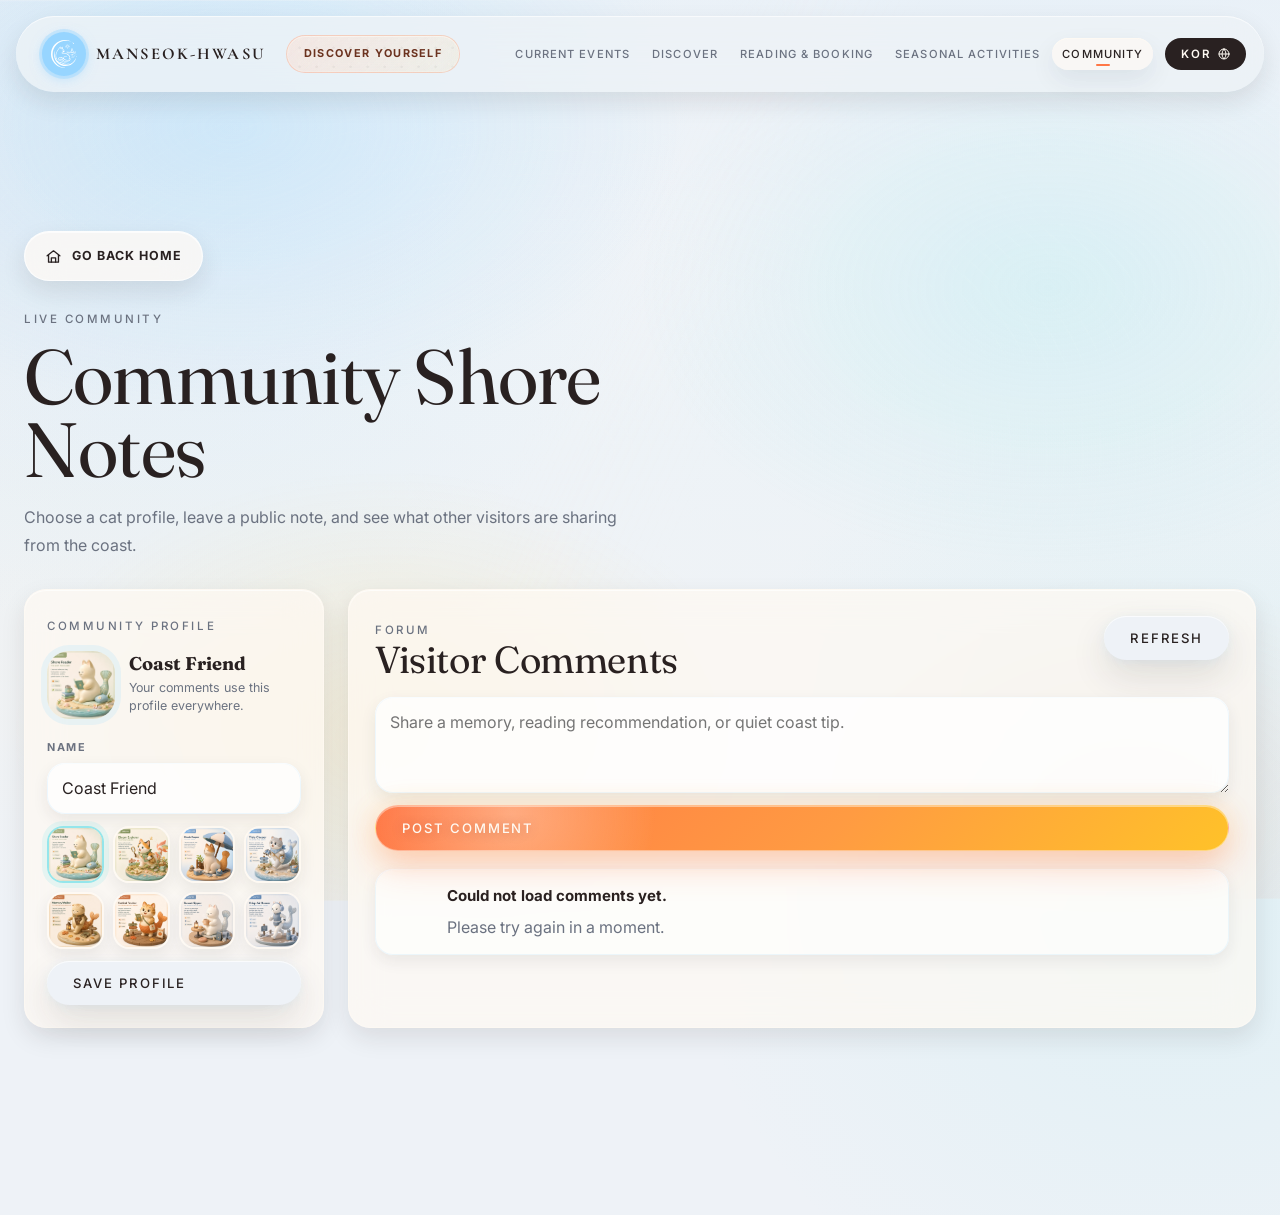
==== community.html @ 225db146 "Pre Gala Change 3" ====
<!DOCTYPE html>
<html lang="en">
<head>
  <meta charset="UTF-8" />
  <meta name="viewport" content="width=device-width, initial-scale=1.0" />
  <title>Community Forum | Manseok-Hwasu</title>
  <meta name="description" content="Live community shore notes, cat profiles, and anonymous engagement stats for Manseok-Hwasu." />

  <script>
    (function(){try{var t=localStorage.getItem('mh-theme')||'light';document.documentElement.setAttribute('data-theme',t);}catch(e){document.documentElement.setAttribute('data-theme','light');}})();
  </script>

  <link rel="preconnect" href="https://fonts.googleapis.com" />
  <link rel="preconnect" href="https://fonts.gstatic.com" crossorigin />
  <link rel="stylesheet" href="https://fonts.googleapis.com/css2?family=Fraunces:ital,wght@0,300;0,400;0,500;0,700;1,400&family=Cormorant+Garamond:wght@300;600;700&family=Inter:wght@400;500;600;700&family=Noto+Sans+KR:wght@400;500;600;700&family=Noto+Serif+KR:wght@400;500;700&display=swap" />
  <link rel="stylesheet" href="css/main.css" />
  <link rel="stylesheet" href="css/sections.css" />
  <link rel="icon" type="image/svg+xml" href="assets/logos/manseok-logo.svg" />
</head>
<body>
<nav class="nav" aria-label="Main navigation">
  <a href="index.html#hero" class="nav__brand">
    <span class="nav__logo">
      <img src="assets/logos/manseok-logo.svg" alt="" aria-hidden="true" />
    </span>
    <span class="nav__brand-text">
      <strong>MANSEOK-HWASU</strong>
    </span>
  </a>

  <a href="discover-you.html" class="nav__survey">
    <span>DISCOVER YOURSELF</span>
  </a>

  <ul class="nav__menu" role="menubar">
    <li class="nav__survey-mobile"><a href="discover-you.html" class="nav__link">DISCOVER YOURSELF</a></li>
    <li><a href="index.html#current" class="nav__link">CURRENT EVENTS</a></li>
    <li><a href="index.html#discover" class="nav__link">DISCOVER</a></li>
    <li><a href="index.html#reading" class="nav__link">READING &amp; BOOKING</a></li>
    <li><a href="index.html#seasonal" class="nav__link">SEASONAL ACTIVITIES</a></li>
    <li><a href="community.html" class="nav__link is-active">COMMUNITY</a></li>
  </ul>

  <button class="nav__lang" aria-label="Switch language">
    <span>KOR</span>
    <svg viewBox="0 0 24 24" fill="none" stroke="currentColor" stroke-width="2" stroke-linecap="round" stroke-linejoin="round" aria-hidden="true">
      <circle cx="12" cy="12" r="10"/><path d="M2 12h20"/><path d="M12 2a15.3 15.3 0 0 1 4 10 15.3 15.3 0 0 1-4 10 15.3 15.3 0 0 1-4-10 15.3 15.3 0 0 1 4-10z"/>
    </svg>
  </button>

  <button class="nav__toggle" aria-label="Toggle menu" aria-expanded="false">
    <svg viewBox="0 0 24 24" fill="none" stroke="currentColor" stroke-width="2" stroke-linecap="round" stroke-linejoin="round"><line x1="3" y1="6" x2="21" y2="6"/><line x1="3" y1="12" x2="21" y2="12"/><line x1="3" y1="18" x2="21" y2="18"/></svg>
  </button>
</nav>

<main class="community-page" data-community-page>
  <section class="community-page__shell">
    <div class="container">
      <div class="community-page__toolbar">
        <a class="survey-home" href="index.html#community" aria-label="Go back home">
          <svg viewBox="0 0 24 24" fill="none" stroke="currentColor" stroke-width="1.9" stroke-linecap="round" stroke-linejoin="round" aria-hidden="true"><path d="M3 11 12 4l9 7"/><path d="M5 10v10h14V10"/><path d="M9 20v-6h6v6"/></svg>
          <span>Go Back Home</span>
        </a>
      </div>

      <header class="community-page__head">
        <span class="eyebrow">Live Community</span>
        <h1>Community Shore Notes</h1>
        <p>Choose a cat profile, leave a public note, and see what other visitors are sharing from the coast.</p>
      </header>

      <div class="community-forum">
        <aside class="community-profile" aria-label="Community profile">
          <span class="eyebrow">Community Profile</span>
          <div class="community-profile__preview">
            <img data-community-profile-img src="assets/images/catresults/SpringQuiet.webp" alt="" />
            <div>
              <strong data-community-profile-name>Coast Friend</strong>
              <span>Your comments use this profile everywhere.</span>
            </div>
          </div>
          <form class="community-profile__form" data-community-profile-form>
            <label>
              <span>Name</span>
              <input type="text" name="name" maxlength="40" autocomplete="nickname" />
            </label>
            <div class="community-cats" data-community-cats aria-label="Choose a cat profile picture"></div>
            <button class="btn" type="submit">Save Profile</button>
          </form>

          <div class="community-admin" data-community-admin hidden>
            <span class="eyebrow">Admin</span>
            <form class="community-admin__login" data-community-admin-login>
              <input type="password" name="password" placeholder="Password" autocomplete="current-password" />
              <button class="btn btn--primary" type="submit">Unlock Stats</button>
            </form>
            <div class="community-admin__status" data-community-admin-status></div>
          </div>
        </aside>

        <section class="community-forum__main" aria-label="Community comments">
          <div class="community-forum__head">
            <div>
              <span class="eyebrow">Forum</span>
              <h2>Visitor Comments</h2>
            </div>
            <button class="btn" type="button" data-community-refresh>Refresh</button>
          </div>
          <form class="community-comment-form" data-community-comment-form>
            <textarea name="comment" maxlength="360" placeholder="Share a memory, reading recommendation, or quiet coast tip."></textarea>
            <button class="btn btn--primary" type="submit">Post Comment</button>
          </form>
          <div class="community-comment-list" data-community-comments></div>
        </section>

        <section class="community-stats" data-community-stats hidden aria-label="Community statistics">
          <div class="community-forum__head">
            <div>
              <span class="eyebrow">Admin Stats</span>
              <h2>Engagement Tracker</h2>
            </div>
            <button class="btn" type="button" data-community-stats-refresh>Update</button>
          </div>
          <div class="community-stat-grid" data-community-stat-grid></div>
          <div class="community-section-stats" data-community-section-stats></div>
        </section>
      </div>
    </div>
  </section>
</main>

<script src="js/i18n.js"></script>
<script src="js/app.js"></script>
</body>
</html>
---- css/main.css ----
/* ============================================================
   MANSEOK-HWASU — Design Tokens
   Color palette pulled directly from your brand color system.
   Modern glass: compact radii, crisp borders, and soft coastal glow.
   ============================================================ */

:root {
  /* ── Brand: Primary & Secondary ───────────── */
  --primary-sky: #97D5FF;
  --secondary-aqua: #84E3E9;
  --secondary-yellow: #FFC229;
  --secondary-orange: #FF7746;

  /* ── System ────────────────────────────────── */
  --system-white: #FFFAF3;
  --system-black: #292121;

  /* ── Grayscale ─────────────────────────────── */
  --gray-1: #FCFCFC;
  --gray-2: #F1F1F1;
  --gray-3: #E5E5E5;
  --gray-4: #CCCCCC;
  --gray-5: #B6B6B6;
  --gray-6: #A0A0A0;
  --gray-7: #808080;
  --gray-8: #4A4A4A;
  --gray-9: #292121;

  /* ── Semantic ──────────────────────────────── */
  --bg: #EEF2F7;             /* the canvas — slightly cool, neutral */
  --bg-elevated: #F4F7FA;
  --surface: #EEF2F7;
  --ink: #292121;
  --ink-muted: #6b7280;
  --ink-soft: #9aa3af;
  --accent: var(--secondary-orange);
  --accent-soft: var(--primary-sky);

  /* ── Glass shadows ─────────────────────────── */
  --neo-raised:
    0 16px 36px rgba(41, 33, 33, 0.12),
    0 2px 10px rgba(151, 213, 255, 0.14),
    0 1px 0 rgba(255, 255, 255, 0.72) inset;
  --neo-raised-sm:
    0 10px 24px rgba(41, 33, 33, 0.1),
    0 1px 0 rgba(255, 255, 255, 0.64) inset;
  --neo-raised-lg:
    0 24px 70px rgba(41, 33, 33, 0.16),
    0 0 40px rgba(151, 213, 255, 0.16),
    0 1px 0 rgba(255, 255, 255, 0.7) inset;
  --neo-pressed:
    inset 0 1px 0 rgba(255, 255, 255, 0.64),
    inset 0 0 0 1px rgba(151, 213, 255, 0.16),
    0 6px 16px rgba(41, 33, 33, 0.08);
  --neo-pressed-deep:
    inset 0 1px 0 rgba(255, 255, 255, 0.58),
    inset 0 0 0 1px rgba(151, 213, 255, 0.18),
    0 10px 28px rgba(41, 33, 33, 0.11);
  --neo-lift:
    0 20px 48px rgba(41, 33, 33, 0.15),
    0 0 28px rgba(132, 227, 233, 0.2),
    0 1px 0 rgba(255, 255, 255, 0.82) inset;

  /* ── Type ──────────────────────────────────── */
  --font-display: "Fraunces", "Noto Serif KR", Georgia, serif;
  --font-body: "Inter", "Noto Sans KR", system-ui, sans-serif;
  --font-logo-en: "Cormorant Garamond", "Noto Serif KR", Georgia, serif;

  /* ── Layout ────────────────────────────────── */
  --radius-sm: 10px;
  --radius: 16px;
  --radius-lg: 22px;
  --radius-xl: 28px;
  --radius-pill: 999px;

  --container: 1280px;
  --gutter: 24px;

  --transition: 220ms cubic-bezier(0.4, 0, 0.2, 1);
  --transition-slow: 480ms cubic-bezier(0.4, 0, 0.2, 1);

  color-scheme: light;
}

/* ============================================================
   Reset & Base
   ============================================================ */

* { box-sizing: border-box; margin: 0; padding: 0; }

html { scroll-behavior: smooth; -webkit-text-size-adjust: 100%; }

body {
  --ocean-x: 0px;
  --ocean-y: 0px;
  --ocean-drift: 0deg;
  --ocean-scroll: 0;
  isolation: isolate;
  font-family: var(--font-body);
  font-size: 16px;
  line-height: 1.6;
  color: var(--ink);
  background: var(--bg);
  background-image:
    radial-gradient(ellipse 1200px 620px at 82% -6%, rgba(151, 213, 255, 0.28), transparent 62%),
    radial-gradient(ellipse 960px 520px at -12% 24%, rgba(255, 119, 70, 0.11), transparent 64%),
    radial-gradient(ellipse 920px 520px at 92% 48%, rgba(132, 227, 233, 0.12), transparent 66%),
    radial-gradient(ellipse 860px 520px at 8% 76%, rgba(255, 194, 41, 0.1), transparent 64%),
    linear-gradient(180deg, #edf3f8 0%, #f6f8fa 22%, #eef7f7 50%, #f7f4ee 78%, #eef2f7 100%);
  background-attachment: fixed;
  min-height: 100vh;
  overflow-x: hidden;
}

.page-water,
.page-ripple-layer {
  position: fixed;
  inset: 0;
  pointer-events: none;
}

.page-water {
  z-index: 0;
  overflow: hidden;
  background:
    radial-gradient(ellipse 54vw 34vw at calc(18% + var(--ocean-x)) calc(14% + var(--ocean-y)), rgba(151, 213, 255, 0.24), transparent 66%),
    radial-gradient(ellipse 48vw 32vw at calc(82% - var(--ocean-x)) calc(32% + var(--ocean-y)), rgba(132, 227, 233, 0.18), transparent 68%),
    radial-gradient(ellipse 42vw 30vw at calc(30% + var(--ocean-x)) calc(82% - var(--ocean-y)), rgba(255, 194, 41, 0.13), transparent 70%),
    radial-gradient(ellipse 38vw 28vw at calc(88% - var(--ocean-x)) calc(92% - var(--ocean-y)), rgba(255, 119, 70, 0.11), transparent 70%);
  filter: saturate(1.08);
  transform: translate3d(calc(var(--ocean-x) * 0.08), calc(var(--ocean-y) * 0.08), 0) rotate(var(--ocean-drift));
  animation: oceanIdle 18s ease-in-out infinite alternate;
  will-change: transform;
}

.page-water::before {
  content: '';
  position: absolute;
  inset: -12%;
  opacity: 0.24;
  background-image:
    repeating-radial-gradient(ellipse at 45% 50%, rgba(255, 250, 243, 0.18) 0 1px, transparent 1px 18px),
    linear-gradient(115deg, transparent 0 44%, rgba(255, 250, 243, 0.2) 48%, transparent 54%);
  transform: translate3d(calc(var(--ocean-x) * -0.18), calc(var(--ocean-y) * 0.12), 0);
  animation: oceanCaustics 22s ease-in-out infinite alternate;
  will-change: transform;
}

.page-ripple-layer {
  z-index: 0;
  overflow: hidden;
}

.page-ripple {
  position: absolute;
  left: var(--ripple-x);
  top: var(--ripple-y);
  width: 22px;
  height: 22px;
  border-radius: 50%;
  transform: translate(-50%, -50%) scale(0);
  border: 1px solid rgba(151, 213, 255, 0.34);
  background: rgba(151, 213, 255, 0.03);
  backdrop-filter: blur(12px) saturate(1.16) brightness(1.06);
  -webkit-backdrop-filter: blur(12px) saturate(1.16) brightness(1.06);
  box-shadow:
    0 0 0 1px rgba(151, 213, 255, 0.1) inset,
    0 0 34px rgba(151, 213, 255, 0.18);
  animation: waterRipple 820ms cubic-bezier(0.18, 0.9, 0.2, 1) forwards;
}

body.is-discover-modal {
  overflow: hidden;
}

img, svg { display: block; max-width: 100%; height: auto; }
button { font-family: inherit; cursor: pointer; border: 0; background: none; color: inherit; }
a { color: inherit; text-decoration: none; }
ul { list-style: none; }

h1, h2, h3, h4 {
  font-family: var(--font-display);
  font-weight: 400;
  letter-spacing: -0.01em;
  line-height: 1.15;
  color: var(--ink);
}
h1 { font-size: clamp(2.4rem, 5vw, 4.2rem); }
h2 { font-size: clamp(1.8rem, 3.4vw, 2.8rem); }
h3 { font-size: clamp(1.2rem, 2vw, 1.5rem); }

.eyebrow {
  font-family: var(--font-body);
  font-size: 0.72rem;
  letter-spacing: 0.22em;
  text-transform: uppercase;
  color: var(--ink-muted);
  font-weight: 500;
}

.section-head .eyebrow {
  color: var(--secondary-orange);
  letter-spacing: 0.24em;
}

/* ============================================================
   Layout helpers
   ============================================================ */

.container {
  width: min(100% - calc(var(--gutter) * 2), var(--container));
  margin-inline: auto;
}

section {
  position: relative;
  z-index: 1;
  padding: clamp(64px, 9vw, 120px) 0;
}

.section-head {
  display: flex;
  flex-direction: column;
  gap: 12px;
  margin-bottom: 56px;
  max-width: 720px;
}

/* ============================================================
   Top Navigation
   ============================================================ */

.nav {
  position: fixed;
  top: 16px;
  left: 50%;
  transform: translateX(-50%);
  width: min(100% - 32px, 1320px);
  z-index: 100;
  padding: 12px 18px;
  background: rgba(238, 242, 247, 0.78);
  backdrop-filter: blur(18px);
  -webkit-backdrop-filter: blur(18px);
  border-radius: var(--radius-pill);
  box-shadow: var(--neo-raised-sm);
  display: flex;
  align-items: center;
  gap: 12px;
  transition: box-shadow var(--transition), background var(--transition);
  -webkit-tap-highlight-color: transparent;
}

.nav__brand {
  display: flex;
  align-items: center;
  gap: 10px;
  padding: 4px 8px;
  flex: 0 0 auto;
}

.footer {
  position: relative;
  z-index: 1;
}

.nav__logo {
  width: 44px;
  height: 44px;
  display: flex;
  align-items: center;
  justify-content: center;
  border-radius: 50%;
  background: var(--primary-sky);
  padding: 8px;
  box-shadow: 0 0 0 3px rgba(151, 213, 255, 0.4), 0 3px 12px rgba(151, 213, 255, 0.55);
  flex-shrink: 0;
}
.nav__logo img { width: 100%; height: 100%; object-fit: contain; }
.nav .nav__logo img { filter: brightness(0) invert(1); }

.nav__brand-text {
  display: flex;
  flex-direction: column;
  line-height: 1;
  min-width: 0;
}
.nav__brand-text strong {
  font-family: var(--font-logo-en);
  font-size: 1.03rem;
  letter-spacing: 0.13em;
  font-weight: 700;
}
.nav__brand-text span {
  font-size: 0.6rem;
  letter-spacing: 0.18em;
  color: var(--ink-muted);
  margin-top: 3px;
}

.nav__menu {
  display: flex;
  gap: 2px;
  margin-left: auto;
  flex: 1 1 auto;
  justify-content: flex-end;
  min-width: 0;
}
.nav__menu li { display: flex; }

.nav__survey {
  position: relative;
  isolation: isolate;
  flex: 0 0 auto;
  display: inline-flex;
  align-items: center;
  justify-content: center;
  min-height: 38px;
  padding: 9px 17px;
  border-radius: var(--radius-pill);
  color: #6b321f;
  background:
    linear-gradient(135deg, rgba(255, 250, 245, 0.34), rgba(255, 250, 245, 0.08)),
    linear-gradient(135deg, rgba(255, 119, 70, 0.16), rgba(255, 194, 41, 0.08));
  border: 1px solid rgba(255, 119, 70, 0.24);
  box-shadow:
    0 1px 0 rgba(255, 250, 243, 0.46) inset,
    0 0 0 1px rgba(255, 250, 243, 0.18) inset;
  backdrop-filter: blur(22px) saturate(1.34);
  -webkit-backdrop-filter: blur(22px) saturate(1.34);
  overflow: hidden;
  font-size: 0.68rem;
  line-height: 1.1;
  letter-spacing: 0.12em;
  font-weight: 700;
  text-transform: uppercase;
  white-space: nowrap;
  transition: color var(--transition), background var(--transition), box-shadow var(--transition), text-shadow var(--transition);
}

.nav__survey::before {
  content: '';
  position: absolute;
  z-index: -1;
  inset: 0;
  opacity: 0.12;
  background-image:
    radial-gradient(circle at 20% 30%, rgba(255, 250, 243, 0.95) 0 1px, transparent 1.5px),
    radial-gradient(circle at 74% 62%, rgba(41, 33, 33, 0.36) 0 1px, transparent 1.5px);
  background-size: 10px 12px, 17px 19px;
}

.nav__survey:hover {
  color: #ff6b35;
  background:
    linear-gradient(135deg, rgba(255, 250, 245, 0.46), rgba(255, 250, 245, 0.14)),
    linear-gradient(135deg, rgba(255, 119, 70, 0.2), rgba(255, 194, 41, 0.1));
  box-shadow:
    0 1px 0 rgba(255, 250, 243, 0.62) inset,
    0 0 0 1px rgba(255, 119, 70, 0.26) inset,
    0 0 22px rgba(255, 119, 70, 0.3);
  text-shadow: 0 0 16px rgba(255, 119, 70, 0.46);
}

.nav__survey:active {
  color: #ff6b35;
  box-shadow:
    0 0 0 1px rgba(255, 119, 70, 0.32) inset,
    0 0 28px rgba(255, 119, 70, 0.38);
}

.nav__menu .nav__survey-mobile {
  display: none;
}

.nav__link {
  position: relative;
  display: inline-flex;
  align-items: center;
  justify-content: center;
  padding: 10px 10px;
  font-size: 0.7rem;
  line-height: 1.15;
  letter-spacing: 0.1em;
  font-weight: 500;
  color: var(--ink-muted);
  border-radius: var(--radius-pill);
  text-align: center;
  white-space: nowrap;
  transition: color var(--transition), background var(--transition), box-shadow var(--transition);
}

.nav__link:hover { color: var(--ink); }

html[lang="ko"] .nav {
  width: min(100% - 24px, 1420px);
  gap: 8px;
}

html[lang="ko"] .nav__brand {
  gap: 8px;
  padding-inline: 6px;
}

html[lang="ko"] .nav__brand-text strong {
  font-size: 0.78rem;
  letter-spacing: 0.08em;
}

html[lang="ko"] .nav__brand-text span,
html[lang="ko"] .nav__partner {
  display: none;
}

html[lang="ko"] .nav__menu {
  gap: 2px;
  justify-content: center;
}

html[lang="ko"] .nav__link {
  padding-inline: 10px;
  font-size: 0.7rem;
  letter-spacing: 0.03em;
}

html[lang="ko"] .nav__survey {
  padding-inline: 14px;
  font-size: 0.66rem;
  letter-spacing: 0.05em;
}

html[lang="ko"] .nav__lang {
  padding-inline: 13px;
  letter-spacing: 0.08em;
}

@media (min-width: 981px) {
  html[lang="ko"] .nav {
    display: grid;
    grid-template-columns: minmax(300px, 1fr) auto minmax(300px, 1fr);
    align-items: center;
    column-gap: 10px;
  }

  html[lang="ko"] .nav__brand {
    grid-column: 1;
    grid-row: 1;
    justify-self: start;
  }

  html[lang="ko"] .nav__survey {
    grid-column: 1;
    grid-row: 1;
    justify-self: start;
    margin-left: 128px;
  }

  html[lang="ko"] .nav__menu {
    grid-column: 2;
    grid-row: 1;
    width: max-content;
    margin-left: 0;
    flex: 0 0 auto;
  }

  html[lang="ko"] .nav__lang {
    grid-column: 3;
    grid-row: 1;
    justify-self: end;
  }
}

.nav__link.is-active {
  color: var(--ink);
  background: rgba(255, 250, 243, 0.68);
  box-shadow:
    0 1px 0 rgba(255, 250, 243, 0.72) inset,
    0 10px 24px rgba(16, 43, 54, 0.08);
}

.nav__link.is-active::after {
  content: '';
  position: absolute;
  left: 50%;
  bottom: 4px;
  transform: translateX(-50%);
  width: 14px;
  height: 2px;
  border-radius: 2px;
  background: var(--accent);
}

.nav__lang {
  flex-shrink: 0;
  padding: 9px 16px;
  font-size: 0.72rem;
  letter-spacing: 0.16em;
  font-weight: 600;
  border-radius: var(--radius-pill);
  background: var(--ink);
  color: var(--system-white);
  display: flex;
  align-items: center;
  gap: 6px;
  transition: transform var(--transition), background var(--transition);
}
.nav__lang:hover { transform: translateY(-1px); background: var(--gray-8); }
.nav__lang svg { width: 12px; height: 12px; }

/* mobile nav toggle */
.nav__toggle { display: none; }

.nav__partner {
  flex: 0 0 auto;
  height: 30px;
  padding: 5px 10px;
  border-radius: var(--radius-pill);
  background: rgba(255, 250, 245, 0.76);
  box-shadow: var(--neo-pressed);
  display: flex;
  align-items: center;
  min-width: 0;
}

.nav__partner img {
  display: block;
  width: auto;
  height: 100%;
  max-width: 96px;
  object-fit: contain;
}

@media (max-width: 1240px) {
  .nav__partner { display: none; }
  .nav__survey {
    max-width: 184px;
    padding-inline: 14px;
    font-size: 0.62rem;
    letter-spacing: 0.1em;
  }
  .nav__link {
    padding-inline: 8px;
    font-size: 0.64rem;
    letter-spacing: 0.08em;
  }
  .nav__lang { padding-inline: 13px; }
}

@media (max-width: 1120px) and (min-width: 981px) {
  .nav {
    width: min(100% - 24px, 1120px);
    padding-inline: 14px;
    gap: 8px;
  }
  .nav__survey { display: none; }
  .nav__menu .nav__survey-mobile { display: flex; }
  .nav__brand-text strong {
    max-width: 170px;
    overflow: hidden;
    text-overflow: ellipsis;
    white-space: nowrap;
  }
  .nav__link {
    padding-inline: 7px;
    font-size: 0.62rem;
    letter-spacing: 0.06em;
  }
}

@media (max-width: 980px) {
  .nav {
    left: 12px;
    right: 12px;
    width: auto;
    transform: none;
    padding: 10px 12px;
    gap: 8px;
  }
  .nav__brand {
    min-width: 0;
    flex: 1 1 auto;
    padding-left: 4px;
  }
  .nav__survey {
    display: none;
  }
  .nav__logo { flex: 0 0 44px; }
  .nav__brand-text { min-width: 0; }
  .nav__brand-text strong {
    max-width: 42vw;
    overflow: hidden;
    text-overflow: ellipsis;
    white-space: nowrap;
  }
  .nav__brand-text span { display: none; }
  .nav__menu {
    position: absolute;
    top: calc(100% + 10px);
    left: 0;
    right: 0;
    flex-direction: column;
    background: rgba(238, 242, 247, 0.98);
    backdrop-filter: blur(18px);
    -webkit-backdrop-filter: blur(18px);
    border-radius: var(--radius-lg);
    padding: 12px;
    box-shadow: var(--neo-raised);
    min-width: 0;
    gap: 4px;
    opacity: 0;
    pointer-events: none;
    transform: translateY(-8px);
    transition: opacity var(--transition), transform var(--transition);
  }
  .nav.is-open .nav__menu {
    opacity: 1;
    pointer-events: auto;
    transform: translateY(0);
  }
  .nav__link { width: 100%; justify-content: flex-start; text-align: left; padding: 12px 16px; white-space: normal; }
  .nav__menu .nav__survey-mobile {
    display: flex;
  }
  .nav__survey-mobile .nav__link {
    color: #6b321f;
    background:
      linear-gradient(135deg, rgba(255, 250, 245, 0.42), rgba(255, 250, 245, 0.14)),
      linear-gradient(135deg, rgba(255, 119, 70, 0.18), rgba(255, 194, 41, 0.08));
    box-shadow:
      0 1px 0 rgba(255, 250, 243, 0.5) inset,
      0 0 0 1px rgba(255, 119, 70, 0.2) inset;
    text-transform: uppercase;
  }
  .nav__lang {
    margin-left: 0;
    flex: 0 0 auto;
    padding: 10px 12px;
  }
  .nav__lang span { font-size: 0.68rem; }
  .nav__toggle {
    display: flex;
    align-items: center;
    justify-content: center;
    width: 40px;
    height: 40px;
    margin-left: 0;
    border-radius: 50%;
    background: var(--bg);
    box-shadow: var(--neo-raised-sm);
    color: var(--ink);
  }
  .nav__toggle svg { width: 18px; height: 18px; }
  .nav__partner { display: none; }
}

@media (max-width: 420px) {
  .nav { left: 8px; right: 8px; padding: 8px; }
  .nav__logo { width: 38px; height: 38px; flex-basis: 38px; }
  .nav__brand-text strong { max-width: 38vw; font-size: 0.68rem; letter-spacing: 0.1em; }
  .nav__lang { padding: 9px 10px; letter-spacing: 0.08em; }
  .nav__lang svg { display: none; }
  .nav__toggle { width: 38px; height: 38px; }
}

/* ============================================================
   Buttons
   ============================================================ */

.btn {
  display: inline-flex;
  align-items: center;
  gap: 10px;
  padding: 14px 26px;
  font-family: var(--font-body);
  font-size: 0.82rem;
  letter-spacing: 0.14em;
  font-weight: 500;
  text-transform: uppercase;
  border-radius: var(--radius-pill);
  background: var(--bg);
  color: var(--ink);
  box-shadow: var(--neo-raised);
  transition: box-shadow var(--transition), transform var(--transition), color var(--transition), background var(--transition);
}
.btn:hover { box-shadow: var(--neo-lift); transform: translateY(-2px); }
.btn:active { box-shadow: var(--neo-pressed-deep); transform: translateY(2px); transition-duration: 80ms; }
.btn:disabled {
  opacity: 0.48;
  pointer-events: none;
  transform: none;
}
.btn svg { width: 14px; height: 14px; transition: transform var(--transition); }
.btn:hover svg { transform: translateX(3px); }

.btn--primary {
  position: relative;
  isolation: isolate;
  color: var(--system-white);
  background:
    radial-gradient(circle at 16% 18%, rgba(255, 250, 243, 0.34), transparent 20%),
    linear-gradient(135deg, var(--secondary-orange), #ff9b42 54%, var(--secondary-yellow));
  border: 1px solid rgba(255, 250, 243, 0.42);
  box-shadow:
    0 1px 0 rgba(255, 250, 243, 0.45) inset,
    0 14px 34px rgba(255, 119, 70, 0.32),
    0 0 28px rgba(255, 194, 41, 0.16);
  text-shadow: 0 1px 12px rgba(92, 38, 14, 0.28);
}
.btn--primary:hover {
  background:
    radial-gradient(circle at 16% 18%, rgba(255, 250, 243, 0.42), transparent 20%),
    linear-gradient(135deg, #ff6f3f, #ffaa48 54%, #ffd24f);
  box-shadow:
    0 1px 0 rgba(255, 250, 243, 0.5) inset,
    0 18px 42px rgba(255, 119, 70, 0.38),
    0 0 36px rgba(255, 194, 41, 0.22);
}
.btn--accent { background: var(--accent); color: white; }
.btn--accent:hover { background: #e5642f; }
.btn--info {
  color: #06465c;
  background:
    linear-gradient(135deg, rgba(255, 250, 243, 0.42), rgba(255, 250, 243, 0.12)),
    linear-gradient(135deg, rgba(151, 213, 255, 0.72), rgba(132, 227, 233, 0.42));
  border: 1px solid rgba(151, 213, 255, 0.72);
  box-shadow:
    0 1px 0 rgba(255, 250, 243, 0.62) inset,
    0 12px 26px rgba(0, 90, 117, 0.12);
}
.btn--info:hover {
  color: #032f3d;
  background:
    linear-gradient(135deg, rgba(255, 250, 243, 0.5), rgba(255, 250, 243, 0.16)),
    linear-gradient(135deg, rgba(151, 213, 255, 0.86), rgba(132, 227, 233, 0.5));
}
.btn--reserve-flat {
  color: var(--system-white);
  background: var(--secondary-orange);
  border: 1px solid rgba(255, 119, 70, 0.38);
  box-shadow:
    0 1px 0 rgba(255, 250, 243, 0.28) inset,
    0 10px 22px rgba(255, 119, 70, 0.18);
}
.btn--reserve-flat:hover {
  background: #e86837;
  box-shadow:
    0 1px 0 rgba(255, 250, 243, 0.32) inset,
    0 12px 26px rgba(255, 119, 70, 0.22);
}
.btn--survey {
  position: relative;
  isolation: isolate;
  color: #fffaf3;
  background:
    radial-gradient(circle at 12% 18%, rgba(255, 250, 243, 0.38), transparent 18%),
    linear-gradient(135deg, rgba(255, 119, 70, 0.78), rgba(255, 194, 41, 0.68)),
    rgba(255, 119, 70, 0.44);
  border: 1px solid rgba(255, 250, 243, 0.62);
  box-shadow:
    0 1px 0 rgba(255, 250, 243, 0.68) inset,
    0 12px 30px rgba(255, 119, 70, 0.28),
    var(--neo-raised-sm);
  backdrop-filter: blur(18px) saturate(1.16);
  -webkit-backdrop-filter: blur(18px) saturate(1.16);
  overflow: hidden;
}
.btn--survey::before {
  content: '';
  position: absolute;
  z-index: -1;
  inset: 0;
  opacity: 0.22;
  background-image:
    radial-gradient(circle at 20% 30%, rgba(255, 250, 243, 0.92) 0 1px, transparent 1.5px),
    radial-gradient(circle at 78% 62%, rgba(41, 33, 33, 0.42) 0 1px, transparent 1.5px),
    radial-gradient(circle at 42% 76%, rgba(255, 250, 243, 0.5) 0 1px, transparent 1.5px);
  background-size: 11px 13px, 17px 19px, 23px 21px;
}
.btn--survey::after {
  content: '';
  position: absolute;
  z-index: -1;
  inset: 1px;
  border-radius: inherit;
  background: linear-gradient(135deg, rgba(255, 119, 70, 0.5), rgba(255, 194, 41, 0.24));
}
.btn--survey:hover {
  color: #fffaf3;
  box-shadow:
    0 1px 0 rgba(255, 250, 243, 0.78) inset,
    0 16px 36px rgba(255, 119, 70, 0.36),
    var(--neo-lift);
}

/* ============================================================
   Card primitive (raised neomorphic surface)
   ============================================================ */

.card {
  background: var(--bg);
  border-radius: var(--radius-lg);
  padding: 28px;
  box-shadow: var(--neo-raised);
  transition: box-shadow var(--transition), transform var(--transition);
}
.card--lifted:hover { box-shadow: var(--neo-lift); transform: translateY(-3px); }
.card--inset { box-shadow: var(--neo-pressed); }

/* ============================================================
   Footer
   ============================================================ */

.footer {
  padding: 80px 0 40px;
  border-top: 3px solid transparent;
  border-image: linear-gradient(90deg, var(--primary-sky), var(--secondary-aqua), var(--secondary-yellow)) 1;
  margin-top: 80px;
  background-image: radial-gradient(ellipse 800px 300px at 50% 0%, rgba(151, 213, 255, 0.06), transparent 70%);
}
.footer__grid {
  display: grid;
  grid-template-columns: 2fr 1fr 1fr 1fr;
  gap: 40px;
  margin-bottom: 60px;
}
.footer__brand-block { max-width: 320px; }
.footer__brand-block .nav__brand-text strong { font-size: 0.95rem; }
.footer__brand-block p {
  font-size: 0.88rem;
  color: var(--ink-muted);
  margin-top: 16px;
  line-height: 1.7;
}
.footer__partner {
  display: inline-flex;
  align-items: center;
  margin-top: 18px;
  padding: 8px 12px;
  border-radius: var(--radius-pill);
  background: var(--bg);
  box-shadow: var(--neo-pressed);
}
.footer__partner img {
  display: block;
  width: auto;
  height: 28px;
  max-width: 150px;
  object-fit: contain;
}
.footer h4 {
  font-family: var(--font-body);
  font-size: 0.7rem;
  font-weight: 600;
  letter-spacing: 0.2em;
  text-transform: uppercase;
  color: var(--ink-muted);
  margin-bottom: 16px;
}
.footer ul li { margin-bottom: 8px; font-size: 0.88rem; color: var(--ink-muted); }
.footer__map-apps {
  display: grid;
  gap: 10px;
  justify-items: start;
}
.footer__bottom {
  text-align: center;
  font-size: 0.78rem;
  color: var(--ink-muted);
  padding-top: 32px;
  border-top: 1px solid rgba(0,0,0,0.07);
}

@media (max-width: 720px) {
  .footer__grid { grid-template-columns: 1fr 1fr; }
  .footer__brand-block { grid-column: 1 / -1; }
}

@media (max-width: 520px) {
  .footer__grid { grid-template-columns: 1fr; }
}

/* ============================================================
   Animations
   ============================================================ */

@keyframes fadeUp {
  from { opacity: 0; transform: translateY(24px); }
  to { opacity: 1; transform: translateY(0); }
}
@keyframes float {
  0%, 100% { transform: translateY(0); }
  50% { transform: translateY(-6px); }
}
@keyframes pulse-soft {
  0%, 100% { transform: scale(1); opacity: 1; }
  50% { transform: scale(1.05); opacity: 0.85; }
}
@keyframes ripple {
  0% { transform: scale(0.8); opacity: 0.6; }
  100% { transform: scale(2.4); opacity: 0; }
}
@keyframes shake {
  0%,100% { transform: translateX(0); }
  20%      { transform: translateX(-6px); }
  40%      { transform: translateX(6px); }
  60%      { transform: translateX(-4px); }
  80%      { transform: translateX(4px); }
}

.reveal {
  opacity: 0;
  transform: translateY(24px);
  transition: opacity 800ms ease, transform 800ms cubic-bezier(0.2, 0.8, 0.2, 1);
}
.reveal.is-visible { opacity: 1; transform: translateY(0); }

@keyframes oceanIdle {
  from { transform: translate3d(calc(var(--ocean-x) * 0.08), calc(var(--ocean-y) * 0.08), 0) rotate(calc(var(--ocean-drift) - 0.5deg)); }
  to { transform: translate3d(calc(var(--ocean-x) * -0.06), calc(var(--ocean-y) * 0.12), 0) rotate(calc(var(--ocean-drift) + 0.5deg)); }
}

@keyframes oceanCaustics {
  from { transform: translate3d(calc(var(--ocean-x) * -0.18), calc(var(--ocean-y) * 0.12), 0) scale(1); }
  to { transform: translate3d(calc(var(--ocean-x) * 0.12), calc(var(--ocean-y) * -0.1), 0) scale(1.04); }
}

@keyframes waterRipple {
  0% { opacity: 0; transform: translate(-50%, -50%) scale(0.2); }
  22% { opacity: 0.54; }
  100% { opacity: 0; transform: translate(-50%, -50%) scale(18); }
}

/* ============================================================
   Utility
   ============================================================ */

.sr-only {
  position: absolute;
  width: 1px; height: 1px;
  padding: 0; margin: -1px;
  overflow: hidden;
  clip: rect(0,0,0,0);
  white-space: nowrap;
  border: 0;
}

/* ============================================================
   Dark Mode — token overrides + structural fixes
   Triggered by JS writing data-theme="dark" on <html>.
   ============================================================ */

:root[data-theme="dark"] {
  color-scheme: dark;
  --bg: #15181f;
  --bg-elevated: #1b1f28;
  --surface: #15181f;
  --ink: #ede9e3;
  --ink-muted: #8b94a2;
  --ink-soft: #55606e;

  --neo-raised:
    0 18px 44px rgba(0, 0, 0, 0.44),
    0 0 32px rgba(151, 213, 255, 0.08),
    0 1px 0 rgba(255, 255, 255, 0.08) inset;
  --neo-raised-sm:
    0 12px 28px rgba(0, 0, 0, 0.38),
    0 1px 0 rgba(255, 255, 255, 0.07) inset;
  --neo-raised-lg:
    0 28px 76px rgba(0, 0, 0, 0.52),
    0 0 44px rgba(151, 213, 255, 0.1),
    0 1px 0 rgba(255, 255, 255, 0.08) inset;
  --neo-pressed:
    inset 0 1px 0 rgba(255, 255, 255, 0.07),
    inset 0 0 0 1px rgba(151, 213, 255, 0.08),
    0 8px 20px rgba(0, 0, 0, 0.28);
  --neo-pressed-deep:
    inset 0 1px 0 rgba(255, 255, 255, 0.06),
    inset 0 0 0 1px rgba(151, 213, 255, 0.1),
    0 12px 30px rgba(0, 0, 0, 0.34);
  --neo-lift:
    0 24px 60px rgba(0, 0, 0, 0.5),
    0 0 32px rgba(132, 227, 233, 0.12),
    0 1px 0 rgba(255, 255, 255, 0.09) inset;
}

[data-theme="dark"] body {
  background-image:
    radial-gradient(ellipse 1200px 620px at 82% -6%, rgba(151, 213, 255, 0.08), transparent 62%),
    radial-gradient(ellipse 960px 520px at -12% 24%, rgba(255, 119, 70, 0.05), transparent 64%),
    radial-gradient(ellipse 920px 520px at 92% 48%, rgba(132, 227, 233, 0.05), transparent 66%),
    radial-gradient(ellipse 860px 520px at 8% 76%, rgba(255, 194, 41, 0.04), transparent 64%),
    linear-gradient(180deg, #121820 0%, #171c24 24%, #121e24 52%, #1a1b21 78%, #15181f 100%);
}

[data-theme="dark"] .page-water {
  opacity: 0.72;
  background:
    radial-gradient(ellipse 54vw 34vw at calc(18% + var(--ocean-x)) calc(14% + var(--ocean-y)), rgba(151, 213, 255, 0.12), transparent 66%),
    radial-gradient(ellipse 48vw 32vw at calc(82% - var(--ocean-x)) calc(32% + var(--ocean-y)), rgba(132, 227, 233, 0.1), transparent 68%),
    radial-gradient(ellipse 42vw 30vw at calc(30% + var(--ocean-x)) calc(82% - var(--ocean-y)), rgba(255, 194, 41, 0.06), transparent 70%),
    radial-gradient(ellipse 38vw 28vw at calc(88% - var(--ocean-x)) calc(92% - var(--ocean-y)), rgba(255, 119, 70, 0.06), transparent 70%);
}

[data-theme="dark"] .page-water::before {
  opacity: 0;
}

/* Nav glass */
[data-theme="dark"] .nav {
  background: rgba(21, 24, 31, 0.88);
  box-shadow: var(--neo-raised-sm), 0 1px 0 rgba(255,255,255,0.04) inset;
}
[data-theme="dark"] .nav__menu {
  background: rgba(21, 24, 31, 0.98);
}
[data-theme="dark"] .nav__link.is-active {
  color: var(--gray-2);
  background: rgba(151, 213, 255, 0.14);
  box-shadow:
    0 1px 0 rgba(255, 255, 255, 0.08) inset,
    0 0 0 1px rgba(151, 213, 255, 0.16) inset;
}
[data-theme="dark"] .page-ripple {
  border-color: rgba(151, 213, 255, 0.28);
  background: rgba(151, 213, 255, 0.025);
  box-shadow:
    0 0 0 1px rgba(151, 213, 255, 0.08) inset,
    0 0 24px rgba(151, 213, 255, 0.12);
}
[data-theme="dark"] .nav__partner {
  background: rgba(21, 24, 31, 0.8);
}
[data-theme="dark"] .nav__survey {
  color: #fff7df;
  background:
    linear-gradient(135deg, rgba(255, 250, 245, 0.12), rgba(255, 250, 245, 0.03)),
    linear-gradient(135deg, rgba(255, 119, 70, 0.3), rgba(255, 194, 41, 0.16));
  border-color: rgba(255, 194, 41, 0.26);
  box-shadow:
    0 1px 0 rgba(255, 250, 243, 0.18) inset,
    0 0 20px rgba(255, 119, 70, 0.18);
}
[data-theme="dark"] .nav__survey:hover {
  color: #ffffff;
  background:
    linear-gradient(135deg, rgba(255, 250, 245, 0.16), rgba(255, 250, 245, 0.05)),
    linear-gradient(135deg, rgba(255, 119, 70, 0.38), rgba(255, 194, 41, 0.2));
  box-shadow:
    0 1px 0 rgba(255, 250, 243, 0.24) inset,
    0 0 26px rgba(255, 119, 70, 0.26);
}

[data-theme="dark"] .btn--primary {
  color: var(--system-white);
}

[data-theme="dark"] .btn--info {
  color: #d9f6ff;
  background:
    linear-gradient(135deg, rgba(151, 213, 255, 0.2), rgba(132, 227, 233, 0.1));
  border-color: rgba(151, 213, 255, 0.26);
  box-shadow:
    0 1px 0 rgba(255, 255, 255, 0.08) inset,
    0 10px 24px rgba(0, 0, 0, 0.22);
}

/* Language toggle: same fix */
[data-theme="dark"] .nav__lang {
  background: #252120;
  color: var(--system-white);
}
[data-theme="dark"] .nav__lang:hover {
  background: #1a1918;
}

/* Incheon SVG logos */
[data-theme="dark"] .nav__partner img,
[data-theme="dark"] .footer__partner img {
  filter: brightness(0) invert(0.82);
}

/* Footer */
[data-theme="dark"] .footer {
  border-image: linear-gradient(90deg,
    rgba(151, 213, 255, 0.28),
    rgba(132, 227, 233, 0.28),
    rgba(255, 194, 32, 0.28)) 1;
  background-image: radial-gradient(ellipse 800px 300px at 50% 0%, rgba(151, 213, 255, 0.03), transparent 70%);
}
[data-theme="dark"] .footer__bottom {
  border-top-color: rgba(255, 255, 255, 0.06);
}

/* Booking modal chrome */
[data-theme="dark"] .booking-modal__overlay {
  background: rgba(0, 0, 0, 0.72);
}
[data-theme="dark"] .booking-modal__device-bar {
  background: linear-gradient(180deg, #252a34 0%, #1e2229 100%);
}
[data-theme="dark"] .booking-modal__device-bar-url {
  background: rgba(255, 255, 255, 0.07);
  color: var(--ink-muted);
}

@media (prefers-reduced-motion: reduce) {
  .page-water,
  .page-water::before,
  .page-ripple {
    animation: none;
  }
}
---- css/sections.css ----
/* ============================================================
   MANSEOK-HWASU — Section Styles
   ============================================================ */

/* ─────────────────────────────────────────────
   HERO
   ───────────────────────────────────────────── */

.hero {
  position: relative;
  min-height: 100vh;
  padding: 140px 0 80px;
  display: flex;
  align-items: center;
  overflow: hidden;
  background: #0d2028;
}

.hero::after {
  content: '';
  position: absolute;
  inset: auto 0 -1px;
  z-index: 0;
  height: 48%;
  background:
    radial-gradient(ellipse 92% 56% at 50% 82%, rgba(151, 213, 255, 0.16), transparent 72%),
    linear-gradient(180deg, transparent 0%, rgba(238, 242, 247, 0.18) 48%, rgba(238, 242, 247, 0.74) 78%, var(--bg) 100%);
  pointer-events: none;
}

.hero__bg {
  position: absolute;
  inset: 0;
  z-index: 0;
  background-image: url('../assets/images/hero/hero-coast.png');
  background-size: cover;
  background-position: center top;
  opacity: 1;
  filter: saturate(1.08) contrast(1.02);
  overflow: hidden;
}

.hero__bg::before,
.hero__bg::after {
  content: '';
  position: absolute;
  inset: 0;
  pointer-events: none;
}

.hero__bg::before {
  opacity: 0.22;
  background:
    radial-gradient(ellipse 52% 40% at calc(0% + var(--ocean-x)) calc(8% + var(--ocean-y)), rgba(151, 213, 255, 0.34), transparent 74%),
    radial-gradient(ellipse 42% 34% at calc(100% - var(--ocean-x)) calc(88% + var(--ocean-y)), rgba(132, 227, 233, 0.18), transparent 76%),
    linear-gradient(115deg, rgba(132, 227, 233, 0.08), transparent 52%, rgba(151, 213, 255, 0.06));
  mix-blend-mode: soft-light;
  transform: translate3d(calc(var(--ocean-x) * 0.08), calc(var(--ocean-y) * 0.08), 0);
  animation: heroWaterWash 16s ease-in-out infinite alternate;
  will-change: transform;
}

.hero__bg::after {
  opacity: 0.28;
  background:
    linear-gradient(90deg, rgba(255, 250, 243, 0.28), transparent 34%, rgba(13, 32, 40, 0.16)),
    linear-gradient(180deg, rgba(255, 250, 243, 0.08), rgba(13, 32, 40, 0.22));
}

.hero__inner {
  position: relative;
  z-index: 1;
  display: grid;
  grid-template-columns: 1.2fr 1fr;
  gap: 80px;
  align-items: center;
}

.hero__copy {
  position: relative;
  width: 100%;
  container-type: inline-size;
  isolation: isolate;
  animation: heroCopyIn 520ms cubic-bezier(0.2, 0.8, 0.2, 1) both;
  color: var(--ink);
  background:
    radial-gradient(ellipse 420px 220px at 0% 0%, rgba(151, 213, 255, 0.18), transparent 72%),
    radial-gradient(ellipse 360px 220px at 100% 2%, rgba(132, 227, 233, 0.13), transparent 74%),
    radial-gradient(ellipse 380px 240px at 100% 100%, rgba(151, 213, 255, 0.08), transparent 76%),
    linear-gradient(145deg, rgba(255, 250, 243, 0.9), rgba(238, 249, 252, 0.64)),
    rgba(255, 250, 243, 0.42);
  backdrop-filter: blur(24px) saturate(1.28);
  -webkit-backdrop-filter: blur(24px) saturate(1.28);
  border-radius: var(--radius-xl);
  padding: 44px 48px;
  border: 1px solid rgba(255, 250, 243, 0.7);
  box-shadow:
    0 1px 0 rgba(255, 250, 243, 0.86) inset,
    0 28px 76px rgba(16, 43, 54, 0.2),
    0 0 42px rgba(151, 213, 255, 0.22);
  overflow: hidden;
}

.hero__copy::before {
  content: '';
  position: absolute;
  z-index: 0;
  inset: 0;
  background:
    radial-gradient(ellipse 340px 170px at 4% 100%, rgba(151, 213, 255, 0.12), transparent 76%),
    linear-gradient(110deg, transparent 0 56%, rgba(255, 250, 243, 0.24) 62%, transparent 72%);
  opacity: 0.72;
  filter: saturate(0.92);
  pointer-events: none;
  border-radius: inherit;
  animation: heroCornerBreathA 9.6s ease-in-out infinite alternate;
}

.hero__copy::after {
  content: '';
  position: absolute;
  z-index: 0;
  inset: 0;
  background:
    radial-gradient(ellipse 360px 180px at 96% 2%, rgba(132, 227, 233, 0.12), transparent 78%),
    radial-gradient(ellipse 220px 120px at 94% 96%, rgba(151, 213, 255, 0.07), transparent 74%);
  opacity: 0.58;
  filter: saturate(0.88);
  pointer-events: none;
  border-radius: inherit;
  animation: heroCornerBreathB 12.4s ease-in-out infinite alternate;
}

.hero__paint-drop-layer {
  position: absolute;
  z-index: 0;
  inset: 0;
  border-radius: inherit;
  pointer-events: none;
  overflow: hidden;
}

.hero__paint-drop {
  position: absolute;
  left: var(--drop-x);
  top: var(--drop-y);
  width: var(--drop-size);
  height: calc(var(--drop-size) * 0.7);
  border-radius: 50%;
  transform: translate(-50%, -50%) rotate(var(--drop-rotate)) scale(0.36);
  opacity: 0;
  background:
    radial-gradient(ellipse at 42% 38%, rgba(143, 210, 251, 0.4) 0 10%, rgba(143, 210, 251, 0.2) 31%, rgba(143, 210, 251, 0.07) 58%, transparent 78%),
    radial-gradient(ellipse at 66% 58%, rgba(132, 227, 233, 0.22) 0 12%, rgba(132, 227, 233, 0.09) 42%, transparent 74%);
  filter: blur(14px) saturate(0.9);
  mix-blend-mode: multiply;
  will-change: transform, opacity, filter;
  animation: heroPaintDrop var(--drop-duration) ease-out forwards;
}

.hero__paint-drop::before,
.hero__paint-drop::after {
  content: '';
  position: absolute;
  inset: 12%;
  border-radius: inherit;
  pointer-events: none;
}

.hero__paint-drop::before {
  border: 1px solid rgba(143, 210, 251, 0.2);
  box-shadow:
    0 0 26px rgba(143, 210, 251, 0.12),
    inset 0 0 20px rgba(255, 250, 243, 0.2);
  animation: heroPaintRipple var(--drop-duration) ease-out forwards;
}

.hero__paint-drop::after {
  inset: 6%;
  background:
    radial-gradient(ellipse at 30% 44%, rgba(255, 250, 243, 0.2) 0 8%, transparent 20%),
    radial-gradient(ellipse at 58% 36%, rgba(143, 210, 251, 0.14) 0 10%, transparent 34%),
    radial-gradient(ellipse at 68% 62%, rgba(132, 227, 233, 0.1) 0 9%, transparent 32%);
  filter: blur(8px);
  opacity: 0;
  animation: heroPaintFiber var(--drop-duration) ease-out forwards;
}

.hero__copy .eyebrow,
.hero__title,
.hero__desc,
.hero__ctas {
  position: relative;
  z-index: 1;
  opacity: 0;
  transform: translateY(14px);
  animation: heroItemIn 520ms cubic-bezier(0.2, 0.8, 0.2, 1) both;
}
.hero__copy .eyebrow { animation-delay: 80ms; }
.hero__title { animation-delay: 165ms; }
.hero__desc { animation-delay: 235ms; }
.hero__ctas { animation-delay: 305ms; }

.hero__title {
  --hero-logo-ink: #8fd2fb;
  --hero-logo-text: #081b45;
  --hero-logo-rule: rgba(143, 210, 251, 0.9);
  --hero-logo-size: clamp(78px, 7.4vw, 102px);
  --hero-logo-gap: clamp(12px, 1.5vw, 18px);
  --hero-wordmark-size: clamp(300px, 30vw, 372px);
  position: relative;
  display: flex;
  align-items: center;
  justify-content: center;
  gap: var(--hero-logo-gap);
  left: -32px;
  max-width: min(100%, 458px);
  width: min(100%, 458px);
  min-width: 0;
  margin-inline: auto;
  letter-spacing: 0;
  margin-bottom: 26px;
  color: var(--hero-logo-text);
  text-shadow: 0 1px 0 rgba(255, 250, 243, 0.58);
  animation: heroItemIn 520ms cubic-bezier(0.2, 0.8, 0.2, 1) 150ms both;
}

@supports (width: 1cqw) {
  .hero__title {
    --hero-logo-size: clamp(78px, 16.5cqw, 102px);
    --hero-logo-gap: clamp(12px, 3cqw, 18px);
    --hero-wordmark-size: clamp(300px, 66cqw, 372px);
  }
}

.hero__logo-mark {
  position: relative;
  flex: 0 0 var(--hero-logo-size);
  width: var(--hero-logo-size);
  aspect-ratio: 259.09 / 281.11;
  background: var(--hero-logo-ink);
  filter: drop-shadow(0 18px 28px rgba(0, 120, 180, 0.16));
  -webkit-mask: url('../assets/logos/manseok-logo.svg') center / contain no-repeat;
  mask: url('../assets/logos/manseok-logo.svg') center / contain no-repeat;
}

.hero__wordmark {
  position: relative;
  display: grid;
  justify-items: center;
  gap: clamp(10px, 1.35vw, 16px);
  min-width: 0;
  flex: 1 1 auto;
  width: min(var(--hero-wordmark-size), calc(100% - var(--hero-logo-size) - var(--hero-logo-gap)));
  max-width: min(var(--hero-wordmark-size), calc(100% - var(--hero-logo-size) - var(--hero-logo-gap)));
}

.hero__title-ko {
  position: relative;
  display: block;
  width: 100%;
  aspect-ratio: 2122.86 / 285.45;
  background: var(--hero-logo-text);
  filter: drop-shadow(0 10px 20px rgba(8, 27, 69, 0.1));
  -webkit-mask: url('../assets/MySecretCoastKorean.svg') center / contain no-repeat;
  mask: url('../assets/MySecretCoastKorean.svg') center / contain no-repeat;
}

.hero__subtitle-line {
  display: grid;
  grid-template-columns: minmax(42px, 1fr) auto minmax(42px, 1fr);
  align-items: center;
  gap: clamp(12px, 1.7vw, 20px);
  width: 86%;
  color: var(--hero-logo-ink);
}

.hero__subtitle-line span[aria-hidden="true"] {
  height: 2px;
  border-radius: var(--radius-pill);
  background:
    radial-gradient(circle at left center, var(--hero-logo-rule) 0 3px, transparent 4px),
    linear-gradient(90deg, var(--hero-logo-rule), rgba(143, 210, 251, 0.42));
}

.hero__subtitle-line span[aria-hidden="true"]:last-child {
  background:
    radial-gradient(circle at right center, var(--hero-logo-rule) 0 3px, transparent 4px),
    linear-gradient(90deg, rgba(143, 210, 251, 0.42), var(--hero-logo-rule));
}

.hero__subtitle-line span:not([aria-hidden]) {
  font-family: var(--font-logo-en);
  font-size: clamp(1.08rem, 1.72vw, 1.38rem);
  font-weight: 300;
  line-height: 1;
  letter-spacing: 0.34em;
  white-space: nowrap;
  color: var(--hero-logo-ink);
  -webkit-text-fill-color: currentColor;
}

.hero__title em {
  font-style: italic;
  background: linear-gradient(135deg, var(--accent) 0%, var(--secondary-yellow) 100%);
  -webkit-background-clip: text;
  background-clip: text;
  color: transparent;
}

.hero__desc {
  font-size: 1.02rem;
  line-height: 1.72;
  color: rgba(21, 45, 53, 0.78);
  opacity: 1;
  width: min(100%, 500px);
  max-width: 100%;
  margin-bottom: 30px;
  text-wrap: pretty;
  overflow-wrap: break-word;
}

.hero__tide {
  position: relative;
  z-index: 2;
  display: flex;
  gap: 8px 12px;
  align-items: center;
  width: auto;
  max-width: none;
  min-height: 42px;
  margin: 0;
  padding: 8px 12px 8px 8px;
  border-radius: var(--radius-pill);
  background: rgba(255, 250, 243, 0.76);
  backdrop-filter: blur(18px);
  -webkit-backdrop-filter: blur(18px);
  border: 1px solid rgba(255, 250, 243, 0.58);
  box-shadow: 0 14px 34px rgba(0, 0, 0, 0.18), 0 0 22px rgba(151, 213, 255, 0.14);
}

.hero__tide-kicker {
  flex: 0 0 auto;
  display: grid;
  place-items: center;
  padding: 0 12px;
  min-height: 28px;
  border-radius: var(--radius-pill);
  color: #005a75;
  background: rgba(132, 227, 233, 0.24);
  font-size: 0.68rem;
  letter-spacing: 0.14em;
  text-transform: uppercase;
  font-weight: 700;
}

.hero__tide strong {
  flex: 0 0 auto;
  color: var(--ink);
  font-size: 0.9rem;
  white-space: nowrap;
}

.hero__tide-ticker {
  min-width: 0;
  flex: 1 1 auto;
  overflow: hidden;
  -webkit-mask-image: linear-gradient(90deg, transparent 0, black 7%, black 93%, transparent 100%);
  mask-image: linear-gradient(90deg, transparent 0, black 7%, black 93%, transparent 100%);
}

.hero__tide-marquee {
  display: inline-flex;
  align-items: center;
  gap: 18px;
  min-width: max-content;
  padding-left: 100%;
  animation: heroTideTicker 22s linear infinite;
  will-change: transform;
}

.hero__tide:hover .hero__tide-marquee {
  animation-play-state: paused;
}

.hero__tide span:last-child {
  min-width: 0;
  white-space: nowrap;
  color: var(--ink-muted);
  font-size: 0.82rem;
  line-height: 1.2;
}

.hero__ctas {
  display: grid;
  grid-template-columns: repeat(2, minmax(0, 1fr));
  gap: 14px;
  width: min(100%, 500px);
}

.hero__ctas .btn {
  width: 100%;
  justify-content: center;
  padding-inline: 18px;
  box-shadow:
    0 1px 0 rgba(255, 250, 243, 0.36) inset,
    0 6px 14px rgba(16, 43, 54, 0.045);
}

.hero__ctas .btn:hover {
  box-shadow:
    0 1px 0 rgba(255, 250, 243, 0.42) inset,
    0 8px 18px rgba(16, 43, 54, 0.055);
}

.hero__ctas .btn--primary {
  box-shadow:
    0 1px 0 rgba(255, 250, 243, 0.34) inset,
    0 7px 16px rgba(255, 119, 70, 0.12),
    0 0 18px rgba(255, 194, 41, 0.06);
}

.hero__ctas .btn--primary:hover {
  box-shadow:
    0 1px 0 rgba(255, 250, 243, 0.4) inset,
    0 9px 20px rgba(255, 119, 70, 0.14),
    0 0 20px rgba(255, 194, 41, 0.08);
}

.hero__ctas .btn--info {
  box-shadow:
    0 1px 0 rgba(255, 250, 243, 0.42) inset,
    0 6px 14px rgba(0, 90, 117, 0.04);
}

.hero__ctas .btn--info:hover {
  box-shadow:
    0 1px 0 rgba(255, 250, 243, 0.48) inset,
    0 8px 18px rgba(0, 90, 117, 0.055);
}

.hero__visual {
  position: relative;
  height: 530px;
  display: grid;
  grid-template-rows: auto minmax(0, 1fr);
  gap: 14px;
  animation: heroItemIn 620ms cubic-bezier(0.2, 0.8, 0.2, 1) 260ms both;
}

.hero__carousel {
  position: relative;
  min-height: 0;
  border-radius: var(--radius-xl);
  overflow: hidden;
  box-shadow: 0 28px 74px rgba(0, 0, 0, 0.3), 0 0 30px rgba(151, 213, 255, 0.16);
  background: rgba(255, 250, 243, 0.12);
  border: 1px solid rgba(255, 250, 243, 0.2);
}

.hero__carousel::after {
  content: '';
  position: absolute;
  inset: 0;
  background: linear-gradient(180deg, transparent 58%, rgba(13, 32, 40, 0.26) 100%);
  pointer-events: none;
}

.hero__photo {
  position: absolute;
  inset: 0;
  width: 100%;
  height: 100%;
  object-fit: cover;
  opacity: 0;
  transition: opacity 720ms ease;
}

.hero__photo.is-active {
  opacity: 1;
}

.hero__carousel-dots {
  position: absolute;
  z-index: 2;
  left: 22px;
  bottom: 20px;
  display: flex;
  gap: 8px;
}

.hero__carousel-dots span {
  width: 7px;
  height: 7px;
  border-radius: 50%;
  background: rgba(255, 250, 245, 0.48);
  transition: width var(--transition), background var(--transition);
}

.hero__carousel-dots span.is-active {
  width: 22px;
  border-radius: var(--radius-pill);
  background: var(--system-white);
}

@keyframes heroCopyIn {
  from { opacity: 0; transform: translateY(8px); }
  to   { opacity: 1; transform: translateY(0); }
}

@keyframes heroItemIn {
  from { opacity: 0; transform: translateY(14px); }
  to   { opacity: 1; transform: translateY(0); }
}

@keyframes heroTextCurrent {
  from { background-position: 0% 50%; }
  to   { background-position: 100% 50%; }
}

@keyframes heroWaterWash {
  from { transform: translate3d(calc(var(--ocean-x) * 0.08), calc(var(--ocean-y) * 0.08), 0) scale(1); }
  to { transform: translate3d(calc(var(--ocean-x) * -0.08), calc(var(--ocean-y) * 0.12), 0) scale(1.04); }
}

@keyframes heroTideTicker {
  from { transform: translateX(0); }
  to { transform: translateX(-100%); }
}

@keyframes heroCornerBreathA {
  0%, 100% {
    opacity: 0.46;
    filter: saturate(0.72) blur(1px);
    transform: scale(0.98);
  }
  46% {
    opacity: 0.16;
    filter: saturate(0.34) blur(3px);
    transform: scale(1.06);
  }
  72% {
    opacity: 0.62;
    filter: saturate(0.95) blur(1.5px);
    transform: scale(1.02);
  }
}

@keyframes heroCornerBreathB {
  0%, 100% {
    opacity: 0.54;
    filter: saturate(0.82) blur(1px);
    transform: scale(1);
  }
  38% {
    opacity: 0.18;
    filter: saturate(0.36) blur(3px);
    transform: scale(1.07);
  }
  78% {
    opacity: 0.64;
    filter: saturate(0.94) blur(1.4px);
    transform: scale(1.03);
  }
}

@keyframes heroPaintDrop {
  0% {
    opacity: 0;
    transform: translate(-50%, -60%) rotate(var(--drop-rotate)) scale(0.22);
    filter: blur(6px) saturate(1.26);
  }
  12% {
    opacity: 0.6;
    transform: translate(-50%, -50%) rotate(var(--drop-rotate)) scale(0.66);
    filter: blur(9px) saturate(0.92);
  }
  42% {
    opacity: 0.48;
    transform: translate(-50%, -45%) rotate(var(--drop-rotate)) scale(1.16);
    filter: blur(15px) saturate(0.88);
  }
  72% {
    opacity: 0.24;
    transform: translate(-50%, -41%) rotate(var(--drop-rotate)) scale(1.58);
    filter: blur(24px) saturate(0.84);
  }
  100% {
    opacity: 0;
    transform: translate(-50%, -40%) rotate(var(--drop-rotate)) scale(2.18);
    filter: blur(34px) saturate(0.78);
  }
}

@keyframes heroPaintRipple {
  0%, 12% {
    opacity: 0;
    transform: scale(0.28);
  }
  24% {
    opacity: 0.34;
    transform: scale(0.72);
  }
  58% {
    opacity: 0.16;
    transform: scale(1.28);
  }
  100% {
    opacity: 0;
    transform: scale(2.08);
  }
}

@keyframes heroPaintFiber {
  0%, 14% {
    opacity: 0;
    transform: scale(0.72) rotate(0deg);
  }
  32% {
    opacity: 0.34;
  }
  100% {
    opacity: 0;
    transform: scale(1.54) rotate(7deg);
  }
}

/* ── Tablet: two-column hero starts collapsing ── */
@media (max-width: 1024px) {
  .hero__inner { gap: 48px; }
  .hero__visual { height: 490px; }
}

/* ── Tablet portrait: stack hero ── */
@media (max-width: 860px) {
  .hero__inner { grid-template-columns: minmax(0, 1fr); gap: 40px; }
  .hero__wordmark {
    flex-basis: min(66%, 470px);
    max-width: min(66%, 470px);
  }
  .hero__visual {
    height: 374px;
    max-width: 420px;
    margin: 0 auto;
    -webkit-mask-image: none;
    mask-image: none;
  }
}

/* ── Mobile: compact glass hero ── */
@media (max-width: 640px) {
  .hero {
    min-height: auto;
    padding: 96px 0 78px;
    overflow: clip;
  }
  .hero__inner {
    width: min(100% - 28px, var(--container));
    gap: 18px;
    min-width: 0;
  }

  .hero__copy {
    width: min(100%, calc(100vw - 28px));
    max-width: calc(100vw - 28px);
    justify-self: center;
    min-width: 0;
    background:
      radial-gradient(ellipse 240px 160px at 0% 0%, rgba(151, 213, 255, 0.16), transparent 74%),
      radial-gradient(ellipse 220px 150px at 100% 0%, rgba(132, 227, 233, 0.11), transparent 76%),
      radial-gradient(ellipse 230px 150px at 100% 100%, rgba(151, 213, 255, 0.07), transparent 78%),
      linear-gradient(145deg, rgba(255, 250, 243, 0.9), rgba(238, 249, 252, 0.68)),
      rgba(238, 242, 247, 0.52);
    backdrop-filter: blur(16px) saturate(1.2);
    -webkit-backdrop-filter: blur(16px) saturate(1.2);
    border-radius: var(--radius-lg);
    padding: 24px 22px;
    overflow: hidden;
  }
  .hero__copy .hero__desc {
    inline-size: min(100%, 330px);
    width: min(100%, 330px);
    max-width: min(100%, 330px);
    margin-inline: auto;
    color: rgba(21, 45, 53, 0.78);
    text-shadow: none;
    font-size: 0.92rem;
    line-height: 1.58;
    margin-bottom: 22px;
    overflow-wrap: break-word;
    word-break: normal;
    left: 4px;
  }

  .hero__tide {
    width: 100%;
    min-width: 0;
    padding-right: 9px;
  }

  .hero__tide-kicker {
    min-height: 28px;
    padding-inline: 10px;
    font-size: 0.62rem;
    letter-spacing: 0.1em;
  }

  .hero__tide strong {
    display: none;
  }

  .hero__tide-marquee {
    animation-duration: 19s;
  }

  .hero__visual {
    order: 2;
    width: 100%;
    height: 266px;
    max-width: none;
    margin: 0;
    min-width: 0;
    -webkit-mask-image: none;
    mask-image: none;
  }
  .hero__title {
    width: min(100%, calc(100vw - 72px));
    flex-direction: column;
    align-items: center;
    gap: 18px;
    margin-bottom: 20px;
    left: -4px;
  }
  .hero__logo-mark {
    flex-basis: 84px;
    width: 84px;
  }
  .hero__wordmark {
    width: min(calc(100vw - 92px), 306px);
    max-width: 100%;
    flex-basis: auto;
    transform: scale(0.8);
    transform-origin: center;
    margin-block: -6px -2px;
  }
  .hero__title-ko {
    width: 100%;
  }
  .hero__subtitle-line {
    width: 88%;
    gap: 10px;
  }
  .hero__subtitle-line span:not([aria-hidden]) {
    font-size: clamp(0.96rem, 4.7vw, 1.16rem);
    letter-spacing: 0.22em;
  }
  .hero__ctas {
    display: grid;
    grid-template-columns: repeat(2, minmax(0, 1fr));
    gap: 10px;
    width: min(100%, 330px);
    margin-inline: auto;
    left: 4px;
  }
  .hero__ctas .btn {
    width: 100%;
    min-width: 0;
    justify-content: center;
    gap: 6px;
    padding: 12px 9px;
    font-size: 0.66rem;
    line-height: 1.15;
    letter-spacing: 0.06em;
    white-space: normal;
    text-align: center;
  }
  .hero__ctas .btn svg {
    width: 12px;
    height: 12px;
  }
  .hero__carousel { border-radius: var(--radius-lg); }
  .hero__photo {
    opacity: 0;
    transform: translateX(14%);
    transition: opacity 520ms ease, transform 520ms cubic-bezier(0.2, 0.8, 0.2, 1);
  }
  .hero__photo.is-active {
    opacity: 1;
    transform: translateX(0);
  }
  .hero__photo.is-prev {
    opacity: 0;
    transform: translateX(-14%);
  }

  .nav__toggle { width: 44px; height: 44px; }
  .stories { grid-template-columns: 1fr; }

  .visit {
    margin-top: -22px;
    padding-top: 88px;
  }
}

/* ─────────────────────────────────────────────
   SECTION ATMOSPHERE
   ───────────────────────────────────────────── */

.visit,
.discover,
.current,
.reading,
.zones,
.seasonal,
.community {
  isolation: isolate;
}

.visit {
  margin-top: -58px;
  padding-top: clamp(112px, 11vw, 154px);
  background:
    linear-gradient(180deg, rgba(238, 242, 247, 0) 0, rgba(238, 242, 247, 0.68) 46px, var(--bg) 118px),
    var(--bg);
}

.current,
.discover {
  background:
    linear-gradient(180deg, rgba(238, 242, 247, 0.72) 0, rgba(238, 242, 247, 0.28) 88px, transparent 190px);
}

.visit::after,
.current::after,
.discover::after {
  content: '';
  position: absolute;
  z-index: -1;
  inset: -104px 0 auto;
  height: 230px;
  pointer-events: none;
  background:
    radial-gradient(ellipse 78% 62% at 50% 16%, rgba(151, 213, 255, 0.12), transparent 72%),
    linear-gradient(180deg, transparent 0, rgba(238, 242, 247, 0.66) 42%, rgba(238, 242, 247, 0) 100%);
  -webkit-mask-image: linear-gradient(180deg, transparent 0, black 28%, black 72%, transparent 100%);
  mask-image: linear-gradient(180deg, transparent 0, black 28%, black 72%, transparent 100%);
}

.visit::before,
.discover::before,
.current::before,
.reading::before,
.zones::before,
.seasonal::before,
.community::before {
  content: '';
  position: absolute;
  inset: -72px 0;
  z-index: -1;
  pointer-events: none;
  opacity: 0.9;
  -webkit-mask-image: linear-gradient(180deg, transparent 0%, black 16%, black 84%, transparent 100%);
  mask-image: linear-gradient(180deg, transparent 0%, black 16%, black 84%, transparent 100%);
  transform: translate3d(calc(var(--ocean-x) * 0.06), calc(var(--ocean-y) * 0.08), 0);
  animation: sectionWaterDrift 24s ease-in-out infinite alternate;
  will-change: transform;
}

.visit::before {
  background:
    radial-gradient(ellipse 760px 360px at 14% 18%, rgba(151, 213, 255, 0.08), transparent 68%),
    radial-gradient(ellipse 920px 420px at 86% 56%, rgba(132, 227, 233, 0.08), transparent 70%);
}

.discover::before {
  background:
    radial-gradient(ellipse 900px 420px at 78% 28%, rgba(151, 213, 255, 0.14), transparent 70%),
    radial-gradient(ellipse 780px 380px at 18% 74%, rgba(132, 227, 233, 0.1), transparent 70%);
}

.current::before {
  background:
    radial-gradient(ellipse 860px 420px at 12% 22%, rgba(255, 194, 41, 0.09), transparent 70%),
    radial-gradient(ellipse 900px 440px at 90% 70%, rgba(151, 213, 255, 0.1), transparent 70%);
}

.reading::before,
.zones::before {
  background:
    radial-gradient(ellipse 820px 420px at 18% 36%, rgba(255, 119, 70, 0.07), transparent 70%),
    radial-gradient(ellipse 920px 420px at 82% 66%, rgba(132, 227, 233, 0.09), transparent 70%);
}

.seasonal::before,
.community::before {
  background:
    radial-gradient(ellipse 860px 420px at 18% 24%, rgba(132, 227, 233, 0.09), transparent 70%),
    radial-gradient(ellipse 860px 420px at 82% 72%, rgba(255, 194, 41, 0.08), transparent 70%);
}

@keyframes sectionWaterDrift {
  from { transform: translate3d(calc(var(--ocean-x) * 0.06), calc(var(--ocean-y) * 0.08), 0); }
  to { transform: translate3d(calc(var(--ocean-x) * -0.05), calc(var(--ocean-y) * 0.12), 0); }
}

/* ─────────────────────────────────────────────
   VISIT
   ───────────────────────────────────────────── */

.survey-page {
  min-height: 100vh;
  background:
    radial-gradient(circle at 22% 14%, rgba(255, 194, 41, 0.22), transparent 28%),
    radial-gradient(circle at 82% 18%, rgba(151, 213, 255, 0.32), transparent 30%),
    linear-gradient(180deg, rgba(255, 250, 245, 0.68), rgba(238, 242, 247, 0.96));
}

.survey-shell {
  position: relative;
  min-height: 100vh;
  padding: 118px 0 72px;
  display: grid;
  align-items: center;
}

.survey-toolbar {
  width: 100%;
  max-width: 820px;
  display: flex;
  justify-content: space-between;
  gap: 16px;
  margin-bottom: 18px;
}

.survey-home {
  display: inline-flex;
  align-items: center;
  gap: 10px;
  padding: 14px 20px;
  border-radius: var(--radius-pill);
  color: var(--ink);
  background: rgba(255, 250, 245, 0.76);
  border: 1px solid rgba(255, 255, 255, 0.68);
  box-shadow: var(--neo-raised-sm);
  backdrop-filter: blur(18px);
  -webkit-backdrop-filter: blur(18px);
  font-size: 0.78rem;
  font-weight: 700;
  letter-spacing: 0.08em;
  text-transform: uppercase;
}

.survey-retake-top {
  display: inline-flex;
  align-items: center;
  justify-content: center;
  min-height: 47px;
  padding: 0 20px;
  border-radius: var(--radius-pill);
  color: var(--ink);
  background: rgba(255, 250, 245, 0.76);
  border: 1px solid rgba(255, 255, 255, 0.68);
  box-shadow: var(--neo-raised-sm);
  backdrop-filter: blur(18px);
  -webkit-backdrop-filter: blur(18px);
  font-size: 0.78rem;
  font-weight: 700;
  letter-spacing: 0.08em;
  text-transform: uppercase;
}

.survey-home svg {
  width: 17px;
  height: 17px;
}

.survey-shell__inner {
  display: grid;
  grid-template-columns: minmax(0, 820px);
  justify-content: center;
  align-items: center;
}

.survey-panel {
  min-width: 0;
  width: 100%;
  border-radius: var(--radius-xl);
  padding: clamp(34px, 5vw, 64px);
  background: rgba(238, 242, 247, 0.78);
  box-shadow:
    0 1px 0 rgba(255,255,255,0.9) inset,
    var(--neo-raised-sm);
  backdrop-filter: blur(20px);
  -webkit-backdrop-filter: blur(20px);
}

.survey-panel--question {
  display: flex;
  flex-direction: column;
  justify-content: flex-start;
  overflow: hidden;
  transition: opacity 180ms ease, transform 180ms ease, height 240ms ease, padding var(--transition);
}

.survey-panel--question.is-switching {
  opacity: 0;
  transform: translateY(10px) scale(0.99);
}

.survey-panel h1 {
  max-width: 720px;
  font-size: clamp(2rem, 4.4vw, 3.85rem);
  letter-spacing: 0;
  margin: 14px 0 18px;
}

.survey-panel h2 {
  margin: 12px 0 10px;
  letter-spacing: 0;
}

.survey-panel p {
  max-width: 620px;
  color: var(--ink-muted);
  line-height: 1.75;
}

.survey-progress {
  height: 12px;
  margin: 28px 0;
  border-radius: var(--radius-pill);
  background: rgba(255, 250, 245, 0.78);
  box-shadow: var(--neo-pressed);
  overflow: hidden;
}

.survey-progress span {
  display: block;
  height: 100%;
  border-radius: inherit;
  background: linear-gradient(90deg, var(--secondary-orange), var(--secondary-yellow), var(--secondary-aqua));
}

.survey-options {
  display: grid;
  gap: 12px;
  border: 0;
  margin: 0;
  padding: 0;
  align-content: start;
}

.survey-options legend {
  margin-bottom: 12px;
  color: var(--ink-muted);
  font-size: 0.78rem;
  font-weight: 700;
  letter-spacing: 0.1em;
  text-transform: uppercase;
}

.survey-options label {
  display: flex;
  gap: 12px;
  align-items: center;
  min-height: 54px;
  padding: 12px 16px;
  border-radius: var(--radius);
  background: rgba(255, 250, 245, 0.7);
  box-shadow: var(--neo-raised-sm);
  color: var(--ink);
  cursor: pointer;
  transition: transform var(--transition), box-shadow var(--transition), background var(--transition);
}

.survey-options label:hover,
.survey-options label.is-selected {
  background: rgba(255, 250, 245, 0.92);
  box-shadow:
    0 0 0 1px rgba(255, 119, 70, 0.28) inset,
    var(--neo-lift);
  transform: translateY(-1px);
}

.survey-options input {
  appearance: none;
  -webkit-appearance: none;
  flex: 0 0 auto;
  width: 18px;
  height: 18px;
  border: 2px solid rgba(255, 119, 70, 0.42);
  border-radius: 50%;
  background: rgba(255, 250, 245, 0.92);
  box-shadow: none;
  outline: 0;
  transition: background var(--transition), border-color var(--transition);
}

.survey-options input:checked {
  border-color: var(--secondary-orange);
  background: var(--secondary-orange);
}

.survey-options input:focus-visible {
  box-shadow: 0 0 0 3px rgba(255, 119, 70, 0.22);
}

.survey-actions {
  display: flex;
  gap: 14px;
  flex-wrap: wrap;
  margin-top: clamp(16px, 2.5vw, 26px);
  justify-content: center;
}

.survey-panel--preview {
  display: flex;
  flex-direction: column;
  justify-content: center;
  align-items: center;
  text-align: center;
  opacity: 0;
  transform: translateY(12px) scale(0.985);
  transition: opacity var(--transition-slow), transform var(--transition-slow);
}

.survey-panel--preview h2 {
  max-width: 760px;
  font-size: clamp(2.15rem, 5.4vw, 4.5rem);
  line-height: 1.04;
  margin-bottom: 12px;
}

.survey-panel--preview > p {
  max-width: 760px;
  margin-bottom: 26px;
  font-size: 1rem;
  line-height: 1.65;
}

.survey-panel[hidden] {
  display: none;
}

.survey-panel--preview.is-visible {
  opacity: 1;
  transform: translateY(0) scale(1);
}

.survey-result-visual {
  width: 100%;
  max-width: 760px;
  margin: 0 auto 24px;
}

.survey-result-visual img {
  display: block;
  width: 100%;
  aspect-ratio: 1;
  object-fit: cover;
  border-radius: 32px;
  box-shadow:
    0 1px 0 rgba(255,255,255,0.78) inset,
    0 18px 42px rgba(41, 33, 33, 0.18);
}

.survey-result-visual figcaption {
  margin-top: 14px;
  color: #6b321f;
  font-size: clamp(0.9rem, 2vw, 1.05rem);
  letter-spacing: 0.08em;
  text-transform: uppercase;
  font-weight: 700;
}

.survey-character {
  width: min(230px, 50vw);
  aspect-ratio: 1;
  margin: 0 auto 26px;
  border-radius: 38% 46% 42% 44%;
  background:
    radial-gradient(circle at 38% 38%, #fffaf3 0 5%, transparent 6%),
    radial-gradient(circle at 62% 38%, #fffaf3 0 5%, transparent 6%),
    radial-gradient(circle at 50% 58%, rgba(41, 33, 33, 0.28) 0 8%, transparent 9%),
    linear-gradient(135deg, #97d5ff, #84e3e9 42%, #ffc229 78%, #ff7746);
  box-shadow:
    0 16px 40px rgba(151, 213, 255, 0.42),
    0 0 50px rgba(255, 119, 70, 0.28),
    var(--neo-raised-sm);
}

.survey-panel--preview[data-season="spring"] .survey-character {
  background:
    radial-gradient(circle at 38% 38%, #fffaf3 0 5%, transparent 6%),
    radial-gradient(circle at 62% 38%, #fffaf3 0 5%, transparent 6%),
    radial-gradient(circle at 50% 58%, rgba(41, 33, 33, 0.28) 0 8%, transparent 9%),
    linear-gradient(135deg, #b7efbf, #84e3e9 46%, #ffc229);
}

.survey-panel--preview[data-season="summer"] .survey-character {
  background:
    radial-gradient(circle at 38% 38%, #fffaf3 0 5%, transparent 6%),
    radial-gradient(circle at 62% 38%, #fffaf3 0 5%, transparent 6%),
    radial-gradient(circle at 50% 58%, rgba(41, 33, 33, 0.28) 0 8%, transparent 9%),
    linear-gradient(135deg, #97d5ff, #00a7c2 46%, #ffbf00);
}

.survey-panel--preview[data-season="autumn"] .survey-character {
  background:
    radial-gradient(circle at 38% 38%, #fffaf3 0 5%, transparent 6%),
    radial-gradient(circle at 62% 38%, #fffaf3 0 5%, transparent 6%),
    radial-gradient(circle at 50% 58%, rgba(41, 33, 33, 0.28) 0 8%, transparent 9%),
    linear-gradient(135deg, #ffbf00, #ff7746 48%, #9b5134);
}

.survey-panel--preview[data-season="winter"] .survey-character {
  background:
    radial-gradient(circle at 38% 38%, #fffaf3 0 5%, transparent 6%),
    radial-gradient(circle at 62% 38%, #fffaf3 0 5%, transparent 6%),
    radial-gradient(circle at 50% 58%, rgba(41, 33, 33, 0.28) 0 8%, transparent 9%),
    linear-gradient(135deg, #eef7ff, #97d5ff 46%, #4f7ea2);
}

.survey-reward {
  width: 100%;
  max-width: 760px;
  margin: 28px auto 0;
  padding: 20px 22px;
  border-radius: var(--radius);
  background: rgba(255, 250, 245, 0.62);
  border: 1px solid rgba(255, 255, 255, 0.72);
  box-shadow:
    0 1px 0 rgba(255, 255, 255, 0.72) inset,
    0 14px 34px rgba(41, 33, 33, 0.08);
  backdrop-filter: blur(14px);
  -webkit-backdrop-filter: blur(14px);
}

.survey-reward strong,
.survey-reward span {
  display: block;
}

.survey-reward span {
  margin-top: 6px;
  color: var(--ink-muted);
  font-size: 0.9rem;
  line-height: 1.55;
}

.survey-name {
  display: grid;
  gap: 8px;
  width: 100%;
  max-width: 760px;
  margin: 22px auto 0;
  text-align: left;
}

.survey-name span {
  color: var(--ink-muted);
  font-size: 0.72rem;
  letter-spacing: 0.12em;
  text-transform: uppercase;
  font-weight: 700;
}

.survey-name input {
  width: 100%;
  min-height: 52px;
  padding: 0 18px;
  border: 1px solid rgba(255, 255, 255, 0.78);
  border-radius: 18px;
  color: var(--ink);
  background: rgba(255, 250, 245, 0.72);
  box-shadow:
    0 1px 0 rgba(255, 255, 255, 0.72) inset,
    0 12px 30px rgba(41, 33, 33, 0.08);
  font: inherit;
}

.survey-name input:focus {
  outline: 0;
  box-shadow:
    0 0 0 1px rgba(255, 119, 70, 0.24) inset,
    0 0 0 4px rgba(255, 119, 70, 0.14);
}

.survey-export-status {
  min-height: 1.3em;
  margin: 14px auto 0;
  color: var(--ink-muted);
  font-size: 0.82rem;
}

.survey-panel--preview .survey-actions {
  width: 100%;
  max-width: 760px;
  display: grid;
  grid-template-columns: repeat(3, minmax(0, 1fr));
  gap: 12px;
}

.survey-panel--preview .survey-actions .btn {
  width: 100%;
  justify-content: center;
  min-height: 50px;
  padding-inline: 18px;
}

@media (max-width: 860px) {
  .survey-shell__inner {
    grid-template-columns: 1fr;
  }
  .survey-panel {
    min-height: auto;
  }
}

@media (max-width: 640px) {
  .survey-shell {
    padding: 98px 0 22px;
    align-items: start;
  }
  .survey-toolbar {
    gap: 10px;
    margin-bottom: 12px;
  }
  .survey-home {
    padding: 10px 14px;
    font-size: 0.66rem;
  }
  .survey-retake-top {
    min-height: 39px;
    padding: 0 14px;
    font-size: 0.66rem;
  }
  .survey-panel {
    border-radius: var(--radius-lg);
    padding: 20px;
  }
  .survey-panel h1 {
    font-size: clamp(1.35rem, 6.2vw, 1.85rem);
    line-height: 1.14;
    margin: 8px 0 8px;
  }
  .survey-panel p {
    font-size: 0.82rem;
    line-height: 1.45;
  }
  .survey-progress {
    height: 9px;
    margin: 14px 0;
  }
  .survey-options {
    gap: 8px;
    min-height: 0;
    align-content: start;
  }
  .survey-options legend {
    margin-bottom: 8px;
    font-size: 0.66rem;
  }
  .survey-options label {
    min-height: 42px;
    padding: 9px 12px;
    gap: 9px;
    font-size: 0.84rem;
    line-height: 1.32;
  }
  .survey-actions {
    margin-top: 14px;
  }
  .survey-actions .btn {
    width: 100%;
    justify-content: center;
    padding: 12px 18px;
  }
  .survey-result-visual {
    width: 100%;
    margin-bottom: 14px;
  }
  .survey-panel--preview h2 {
    font-size: clamp(1.8rem, 9vw, 2.5rem);
  }
  .survey-panel--preview > p {
    margin-bottom: 18px;
    font-size: 0.9rem;
  }
  .survey-result-visual img {
    border-radius: 24px;
  }
  .survey-name {
    margin-top: 14px;
  }
  .survey-reward {
    margin-top: 16px;
  }
  .survey-panel--preview .survey-actions {
    grid-template-columns: 1fr;
  }
}

.visit__grid {
  display: grid;
  grid-template-columns: repeat(3, 1fr);
  gap: 24px;
}

.visit-card {
  position: relative;
  display: flex;
  flex-direction: column;
  gap: 16px;
  text-align: left;
  padding: 32px;
  border-radius: var(--radius-lg);
  background: var(--bg);
  box-shadow: var(--neo-raised);
  transition: box-shadow var(--transition), transform var(--transition);
  cursor: pointer;
}
.visit-card:hover { box-shadow: var(--neo-lift); transform: translateY(-3px); }
.visit-card:active { box-shadow: var(--neo-pressed-deep); transform: translateY(2px); }

.visit-card__icon {
  width: 56px;
  height: 56px;
  border-radius: 18px;
  background: linear-gradient(135deg, rgba(151, 213, 255, 0.22), rgba(132, 227, 233, 0.12));
  box-shadow: var(--neo-pressed);
  display: grid;
  place-items: center;
  color: #4cacd6;
  margin-bottom: 8px;
  border: 1px solid rgba(151, 213, 255, 0.2);
}
.visit-card__icon svg { width: 24px; height: 24px; }

.visit-card h3 { font-size: 1.4rem; }
.visit-card p { font-size: 0.92rem; color: var(--ink-muted); line-height: 1.65; }

.visit-card__arrow {
  margin-top: auto;
  display: inline-flex;
  align-items: center;
  gap: 8px;
  font-size: 0.78rem;
  letter-spacing: 0.14em;
  text-transform: uppercase;
  color: var(--ink-muted);
  font-weight: 500;
}
.visit-card:hover .visit-card__arrow { color: var(--accent); }
.visit-card__arrow svg { width: 14px; height: 14px; transition: transform var(--transition); }
.visit-card:hover .visit-card__arrow svg { transform: translateX(4px); }

@media (max-width: 860px) {
  .visit__grid { grid-template-columns: 1fr 1fr; }
}
@media (max-width: 580px) {
  .visit__grid { grid-template-columns: 1fr; }
}

/* ─────────────────────────────────────────────
   DISCOVER — interactive map
   ───────────────────────────────────────────── */

.discover {
  background: transparent;
}

.discover__map {
  position: relative;
  height: 600px;
  border-radius: var(--radius-xl);
  overflow: hidden;
  background:
    radial-gradient(circle at 24% 16%, rgba(255, 194, 32, 0.18), transparent 28%),
    linear-gradient(155deg, rgba(151, 213, 255, 0.55), rgba(132, 233, 224, 0.38) 52%, rgba(255, 250, 245, 0.88));
  box-shadow: var(--neo-pressed-deep);
  touch-action: none;
  cursor: grab;
  transform-origin: center bottom;
  transition:
    height 560ms cubic-bezier(0.22, 1, 0.36, 1),
    transform 560ms cubic-bezier(0.22, 1, 0.36, 1),
    border-radius var(--transition-slow),
    box-shadow var(--transition-slow);
}

.discover__map.is-dragging {
  cursor: grabbing;
}

.discover__map.is-locked {
  cursor: default;
  touch-action: auto;
}

.discover__map.is-expanded {
  height: min(82vh, 840px);
  transform: translateY(-18px);
  box-shadow:
    0 28px 80px rgba(41, 33, 33, 0.22),
    var(--neo-pressed-deep);
}

.discover__map-img {
  position: absolute;
  inset: 12px;
  border-radius: var(--radius-lg);
  background-image: url('../assets/images/discover/discover-bg.webp');
  background-size: cover;
  background-position: center;
  opacity: 1;
  transition: opacity 500ms ease;
}

.discover__map.is-locked .discover__map-img {
  filter: blur(12px);
  transform: scale(1.03);
}

.discover__map-img::after {
  content: '';
  position: absolute;
  inset: 0;
  background: linear-gradient(135deg, rgba(0,0,0,0.15) 0%, transparent 40%, rgba(0,0,0,0.3) 100%);
  border-radius: inherit;
}

.discover__map.is-3d-ready .discover__map-img {
  opacity: 0;
}

.discover__canvas {
  position: absolute;
  inset: 12px;
  width: calc(100% - 24px);
  height: calc(100% - 24px);
  border-radius: var(--radius-lg);
  opacity: 0;
  transition: opacity 500ms ease;
}

.discover__map.is-3d-ready .discover__canvas {
  opacity: 1;
}

.discover__map.is-locked.is-3d-ready .discover__canvas {
  filter: blur(12px);
  transform: scale(1.03);
}

.discover__enter {
  position: absolute;
  z-index: 7;
  inset: 12px;
  border-radius: var(--radius-lg);
  display: grid;
  place-items: center;
  gap: 8px;
  align-content: center;
  padding: 28px;
  color: #fffaf3;
  text-align: center;
  background:
    linear-gradient(135deg, rgba(41, 33, 33, 0.18), rgba(41, 33, 33, 0.5)),
    radial-gradient(circle at 50% 44%, rgba(255, 119, 70, 0.42), transparent 28%);
  transition: opacity var(--transition-slow), transform var(--transition-slow);
}

.discover__map.is-locked .discover__enter {
  z-index: 1005;
  opacity: 1;
  pointer-events: auto;
  visibility: visible;
}

.discover__map.is-locked .discover__canvas,
.discover__map.is-locked .discover__map-img {
  pointer-events: none;
}

.discover__enter-cue {
  pointer-events: none;
  display: block;
  position: relative;
  width: 138px;
  height: 120px;
  margin-bottom: 2px;
  color: rgba(255, 250, 243, 0.92);
}

.discover__enter-cue-svg {
  width: 100%;
  height: 100%;
  overflow: visible;
  filter:
    drop-shadow(0 0 10px rgba(151, 213, 255, 0.62))
    drop-shadow(0 0 18px rgba(255, 194, 32, 0.3));
}

.discover__enter-cue-cube {
  transform-origin: 82px 62px;
  animation: discoverCubeFloat 4.8s ease-in-out infinite;
}

.discover__enter-cue-arrows {
  opacity: 0.78;
  transform-origin: 75px 65px;
  animation: discoverCueOrbit 4.8s ease-in-out infinite;
}

.discover__enter-cue-hand {
  opacity: 0.86;
  transform-origin: 112px 84px;
  animation: discoverCueTap 2.8s ease-in-out infinite;
}

.discover__enter-cue::after {
  content: '';
  position: absolute;
  left: 50%;
  bottom: 8px;
  width: 70px;
  height: 10px;
  border-radius: 50%;
  background: rgba(0, 0, 0, 0.24);
  filter: blur(8px);
  transform: translateX(-50%);
  animation: discoverCubeShadow 4.8s ease-in-out infinite;
}

@keyframes discoverCubeFloat {
  0%, 100% { transform: translateY(0) rotate(-2deg); }
  48% { transform: translateY(-8px) rotate(3deg); }
  72% { transform: translateY(2px) rotate(-1deg); }
}

@keyframes discoverCueOrbit {
  0%, 100% { transform: rotate(0deg) scale(1); opacity: 0.68; }
  48% { transform: rotate(10deg) scale(1.04); opacity: 1; }
  72% { transform: rotate(-4deg) scale(0.98); opacity: 0.76; }
}

@keyframes discoverCueTap {
  0%, 100% { transform: translate(0, 0) rotate(0deg); }
  42% { transform: translate(-7px, -8px) rotate(-5deg); }
  52% { transform: translate(-10px, -11px) rotate(-7deg) scale(0.96); }
  66% { transform: translate(-2px, -2px) rotate(1deg); }
}

@keyframes discoverCubeShadow {
  0%, 100% { opacity: 0.46; transform: translateX(-50%) scale(1); }
  45% { opacity: 0.24; transform: translateX(-50%) scale(0.78); }
  70% { opacity: 0.5; transform: translateX(-50%) scale(1.08); }
}

.discover__enter-label {
  display: block;
  font-family: var(--font-display);
  font-size: clamp(1.6rem, 4vw, 3rem);
  line-height: 1.08;
}

.discover__enter small {
  max-width: 420px;
  font-size: 0.9rem;
  line-height: 1.5;
  color: rgba(255, 250, 243, 0.84);
}

.discover__enter:hover {
  transform: scale(1.01);
}

.discover__map:not(.is-locked) .discover__enter {
  opacity: 0;
  pointer-events: none;
  transform: scale(1.02);
}

@media (prefers-reduced-motion: reduce) {
  .discover__enter-cue-cube,
  .discover__enter-cue-arrows,
  .discover__enter-cue-hand,
  .discover__enter-cue::after {
    animation: none;
  }
}

.discover__pins {
  position: absolute;
  inset: 12px;
  pointer-events: none;
  z-index: 4;
  overflow: hidden;
  border-radius: 18px;
}

.discover__map.is-locked .discover__pins,
.discover__map.is-locked .discover__controls,
.discover__map.is-locked .discover__zoom,
.discover__map.is-locked .discover__pan,
.discover__map.is-locked .discover__tour-badge {
  opacity: 0;
  pointer-events: none;
}

.discover__map.is-viewer-open .discover__pins,
.discover__map.is-viewer-open .discover__controls,
.discover__map.is-viewer-open .discover__zoom,
.discover__map.is-viewer-open .discover__pan,
.discover__map.is-viewer-open .discover__panel,
.discover__map.is-viewer-open .discover__tour-badge,
.discover__map.is-viewer-open .discover__stage-actions {
  opacity: 0;
  pointer-events: none;
  visibility: hidden;
}

.discover-pin {
  position: absolute;
  pointer-events: auto;
  top: var(--pin-y, 50%);
  left: var(--pin-x, 50%);
  width: 70px;
  height: 70px;
  border-radius: 50% 50% 50% 0;
  transform: translate(-50%, -100%) rotate(-45deg) scale(var(--pin-scale, 1));
  background: rgba(255, 255, 255, 0.95);
  backdrop-filter: blur(6px);
  display: grid;
  place-items: center;
  cursor: pointer;
  box-shadow: 0 8px 24px rgba(0, 0, 0, 0.25);
  transition: transform var(--transition), background var(--transition);
}
.discover-pin:hover {
  background: var(--accent);
  --pin-scale: 1.1;
}
.discover-pin:hover .discover-pin__icon { color: white; }
.discover-pin.is-active {
  background: var(--accent);
}
.discover-pin.is-active .discover-pin__icon { color: white; }
.discover-pin.is-hidden {
  opacity: 0;
  pointer-events: none;
}

.discover-pin[data-cluster="house"] {
  visibility: hidden;
  opacity: 0;
  pointer-events: none;
}

.discover__map.is-house-expanded .discover-pin[data-cluster="house"] {
  visibility: visible;
  opacity: 1;
  pointer-events: auto;
}

.discover__map.is-house-expanded .discover-pin--cluster {
  opacity: 0;
  visibility: hidden;
  pointer-events: none;
}

.discover-pin__icon {
  transform: rotate(45deg);
  color: #292121;
  display: grid;
  place-items: center;
  transition: color var(--transition);
}
.discover-pin__icon svg { width: 26px; height: 26px; }

.discover-pin::before {
  content: '';
  position: absolute;
  inset: 0;
  border-radius: inherit;
  border: 2px solid rgba(255, 255, 255, 0.6);
  animation: pulse-soft 3s ease-in-out infinite;
}

.discover-pin::after {
  content: '';
  position: absolute;
  inset: -10px;
  border-radius: inherit;
  background: rgba(255, 255, 255, 0.001);
}

/* Pin positions — coordinates relative to the map */
.discover-pin[data-id="house"]        { --pin-y: 42%; --pin-x: 50%; }
.discover-pin[data-id="lounge"]       { --pin-y: 48%; --pin-x: 38%; }
.discover-pin[data-id="terrace"]      { --pin-y: 36%; --pin-x: 44%; }
.discover-pin[data-id="parking"]      { --pin-y: 65%; --pin-x: 22%; }
.discover-pin[data-id="cafe"]         { --pin-y: 33%; --pin-x: 58%; }
.discover-pin[data-id="gallery"]      { --pin-y: 42%; --pin-x: 67%; }
.discover-pin[data-id="beachfront"]   { --pin-y: 56%; --pin-x: 76%; }
.discover-pin[data-id="tidalstage"]   { --pin-y: 27%; --pin-x: 78%; }
.discover-pin[data-id="readingshore"] { --pin-y: 53%; --pin-x: 53%; }
.discover-pin[data-id="neighborpath"] { --pin-y: 70%; --pin-x: 43%; }
.discover-pin[data-id="catisland"]    { --pin-y: 25%; --pin-x: 30%; }

.discover__stage-actions {
  position: absolute;
  z-index: 1004;
  top: 24px;
  left: 24px;
  display: flex;
  gap: 8px;
  opacity: 0;
  pointer-events: none;
  transform: translateY(-8px);
  transition: opacity var(--transition), transform var(--transition);
}

.discover__map.is-expanded .discover__stage-actions,
.discover__map.is-mobile-expanded .discover__stage-actions {
  opacity: 1;
  pointer-events: auto;
  transform: translateY(0);
}

.discover__stage-action,
.discover__viewer-action {
  width: 40px;
  height: 40px;
  border-radius: 50%;
  display: grid;
  place-items: center;
  color: var(--ink);
  background: rgba(255, 250, 245, 0.92);
  box-shadow: 0 5px 18px rgba(0, 0, 0, 0.16);
  backdrop-filter: blur(16px);
  -webkit-backdrop-filter: blur(16px);
  transition: color var(--transition), transform var(--transition), background var(--transition);
}

.discover__stage-action:hover,
.discover__viewer-action:hover {
  color: var(--accent);
  transform: translateY(-1px);
}

.discover__stage-action svg,
.discover__viewer-action svg {
  width: 18px;
  height: 18px;
}

/* Detail panel that slides in */
.discover__panel {
  position: absolute;
  z-index: 1006;
  top: 24px;
  right: 24px;
  width: min(360px, calc(100% - 48px));
  max-height: calc(100% - 48px);
  overflow-y: auto;
  background: rgba(255, 250, 245, 0.92);
  backdrop-filter: blur(20px);
  -webkit-backdrop-filter: blur(20px);
  border-radius: var(--radius-lg);
  padding: 24px;
  box-shadow: 0 20px 60px rgba(0, 0, 0, 0.25), var(--neo-raised-sm);
  opacity: 0;
  transform: translateX(18px);
  pointer-events: none;
  transition: opacity var(--transition-slow), transform var(--transition-slow);
}
.discover__panel.is-visible {
  opacity: 1;
  transform: translateX(0);
  pointer-events: auto;
}

.discover__panel-img {
  width: 100%;
  height: clamp(150px, 26vw, 220px);
  border-radius: var(--radius);
  background-size: cover;
  background-position: center;
  margin-bottom: 16px;
  box-shadow: var(--neo-pressed);
}
.discover__panel-kicker {
  display: inline-block;
  margin-bottom: 8px;
  color: var(--accent);
  font-size: 0.68rem;
  letter-spacing: 0.14em;
  text-transform: uppercase;
  font-weight: 700;
}
.discover__panel h3 { font-size: 1.4rem; margin-bottom: 10px; }
.discover__panel p { font-size: 0.88rem; color: var(--ink-muted); line-height: 1.6; }
.discover__panel-close {
  position: sticky;
  top: 0;
  float: right;
  margin: -8px -8px 8px 12px;
  width: 32px;
  height: 32px;
  border-radius: 50%;
  background: var(--bg);
  box-shadow: var(--neo-raised-sm);
  display: grid;
  place-items: center;
  color: var(--ink-muted);
  transition: color var(--transition), box-shadow var(--transition);
}
.discover__panel-close:hover { color: var(--accent); box-shadow: var(--neo-lift); }
.discover__panel-close svg { width: 14px; height: 14px; }

.discover__panel-cta {
  display: inline-flex;
  align-items: center;
  gap: 9px;
  margin-top: 18px;
  padding: 12px 16px;
  border-radius: var(--radius-pill);
  color: var(--system-white);
  background: var(--system-black);
  font-size: 0.78rem;
  letter-spacing: 0.08em;
  text-transform: uppercase;
  font-weight: 700;
  box-shadow: var(--neo-raised-sm);
  transition: transform var(--transition), color var(--transition), background var(--transition);
}

.discover__panel-cta:hover {
  color: var(--system-black);
  background: var(--secondary-yellow);
  transform: translateY(-1px);
}

.discover__panel-cta:disabled {
  cursor: default;
  color: var(--ink-muted);
  background: rgba(255, 250, 245, 0.72);
  transform: none;
}

.discover__panel-cta svg {
  width: 16px;
  height: 16px;
}

/* Tour label badge */
.discover__tour-badge {
  position: absolute;
  z-index: 3;
  top: 24px;
  right: 24px;
  padding: 9px 16px;
  background: rgba(255, 250, 245, 0.92);
  backdrop-filter: blur(16px);
  border-radius: var(--radius-pill);
  font-size: 0.72rem;
  letter-spacing: 0.18em;
  text-transform: uppercase;
  font-weight: 500;
  color: var(--ink);
  box-shadow: 0 4px 16px rgba(0,0,0,0.15);
  display: flex;
  align-items: center;
  gap: 8px;
  border: 1px solid rgba(255, 255, 255, 0.64);
}
.discover__tour-badge::before {
  content: '';
  width: 8px; height: 8px;
  border-radius: 50%;
  background: var(--accent);
  box-shadow: 0 0 8px var(--accent);
  animation: pulse-soft 2s ease-in-out infinite;
}

.discover__tour-badge[data-tide-visual-stage="high"],
.discover__tour-badge[data-tide-visual-stage="rising"] {
  color: #005a75;
  background: rgba(234, 252, 255, 0.9);
}

.discover__tour-badge[data-tide-visual-stage="high"]::before,
.discover__tour-badge[data-tide-visual-stage="rising"]::before {
  background: #41bfd3;
  box-shadow: 0 0 8px rgba(65, 191, 211, 0.86);
}

.discover__tour-badge[data-tide-visual-stage="low"],
.discover__tour-badge[data-tide-visual-stage="falling"] {
  color: #725c34;
  background: rgba(255, 246, 226, 0.9);
}

.discover__tour-badge[data-tide-visual-stage="low"]::before,
.discover__tour-badge[data-tide-visual-stage="falling"]::before {
  background: #d7aa55;
  box-shadow: 0 0 8px rgba(215, 170, 85, 0.84);
}

.discover__controls {
  position: absolute;
  z-index: 1004;
  left: 24px;
  top: 76px;
  display: flex;
  gap: 8px;
  padding: 6px;
  border-radius: var(--radius-pill);
  background: rgba(255, 250, 245, 0.9);
  box-shadow: 0 4px 16px rgba(0,0,0,0.15);
  backdrop-filter: blur(16px);
}

.discover__control {
  width: 38px;
  height: 38px;
  border-radius: 50%;
  display: grid;
  place-items: center;
  color: var(--ink);
  background: var(--bg);
  box-shadow: var(--neo-raised-sm);
  transition: color var(--transition), transform var(--transition), box-shadow var(--transition);
}

.discover__control:hover {
  color: var(--accent);
  transform: translateY(-1px);
  box-shadow: var(--neo-lift);
}

.discover__control svg {
  width: 18px;
  height: 18px;
}

.discover__zoom {
  position: absolute;
  z-index: 1005;
  right: 24px;
  top: 50%;
  transform: translateY(-50%);
  height: 178px;
  width: 54px;
  padding: 18px 9px;
  border-radius: var(--radius-pill);
  background: rgba(255, 250, 245, 0.9);
  box-shadow: 0 4px 16px rgba(0,0,0,0.15);
  backdrop-filter: blur(16px);
  display: grid;
  justify-items: center;
  gap: 0;
  color: var(--ink-muted);
  font-size: 0.62rem;
  font-weight: 600;
  text-transform: uppercase;
  letter-spacing: 0.08em;
}

.discover__pan {
  position: absolute;
  z-index: 1005;
  left: 50%;
  bottom: 24px;
  width: min(360px, calc(100% - 190px));
  height: 42px;
  transform: translateX(-50%);
  display: grid;
  place-items: center;
  padding: 0 18px;
  border-radius: var(--radius-pill);
  background: rgba(255, 250, 245, 0.9);
  box-shadow: 0 4px 16px rgba(0,0,0,0.15);
  backdrop-filter: blur(16px);
  -webkit-backdrop-filter: blur(16px);
}

.discover__pan input {
  width: 100%;
  height: 22px;
  appearance: none;
  -webkit-appearance: none;
  background: transparent;
  cursor: pointer;
}

.discover__pan input::-webkit-slider-runnable-track {
  height: 8px;
  border-radius: var(--radius-pill);
  background: rgba(255, 255, 255, 0.92);
  box-shadow: var(--neo-pressed);
}

.discover__pan input::-moz-range-track {
  height: 8px;
  border-radius: var(--radius-pill);
  background: rgba(255, 255, 255, 0.92);
  box-shadow: var(--neo-pressed);
}

.discover__pan input::-webkit-slider-thumb {
  appearance: none;
  -webkit-appearance: none;
  width: 42px;
  height: 42px;
  margin-top: -17px;
  border: 3px solid rgba(255, 250, 245, 0.95);
  border-radius: 50%;
  background: var(--accent);
  box-shadow: 0 4px 10px rgba(41, 33, 33, 0.26);
}

.discover__pan input::-moz-range-thumb {
  width: 38px;
  height: 38px;
  border: 3px solid rgba(255, 250, 245, 0.95);
  border-radius: 50%;
  background: var(--accent);
  box-shadow: 0 4px 10px rgba(41, 33, 33, 0.26);
}

.discover__zoom input {
  width: 22px;
  height: 136px;
  writing-mode: vertical-lr;
  direction: rtl;
  appearance: none;
  -webkit-appearance: none;
  background: transparent;
  cursor: pointer;
}

.discover__zoom input::-webkit-slider-runnable-track {
  width: 8px;
  border-radius: var(--radius-pill);
  background: rgba(255, 255, 255, 0.92);
  box-shadow: var(--neo-pressed);
}

.discover__zoom input::-moz-range-track {
  width: 8px;
  border-radius: var(--radius-pill);
  background: rgba(255, 255, 255, 0.92);
  box-shadow: var(--neo-pressed);
}

.discover__zoom input::-webkit-slider-thumb {
  appearance: none;
  -webkit-appearance: none;
  width: 36px;
  height: 36px;
  margin-left: -14px;
  border: 3px solid rgba(255, 250, 245, 0.95);
  border-radius: 50%;
  background: var(--accent);
  box-shadow: 0 4px 10px rgba(41, 33, 33, 0.26);
}

.discover__zoom input::-moz-range-thumb {
  width: 34px;
  height: 34px;
  border: 3px solid rgba(255, 250, 245, 0.95);
  border-radius: 50%;
  background: var(--accent);
  box-shadow: 0 4px 10px rgba(41, 33, 33, 0.26);
}

/* Panel content fade when switching pins */
.discover__panel.is-refreshing { opacity: 0.4; transform: translateX(10px); }

@media (max-width: 640px) {
  .discover__panel.is-refreshing { transform: translateY(-6px); }
}

.discover__viewer {
  position: absolute;
  z-index: 8;
  inset: 12px;
  border-radius: var(--radius-lg);
  overflow: hidden;
  isolation: isolate;
  background: #10151b;
  box-shadow: 0 24px 70px rgba(0, 0, 0, 0.36);
  opacity: 0;
  pointer-events: none;
  transform: translateY(26px) scale(0.985);
  transition: opacity var(--transition-slow), transform var(--transition-slow);
}

.discover__viewer.is-visible {
  opacity: 1;
  pointer-events: auto;
  transform: translateY(0) scale(1);
}

.discover__viewer-bar {
  position: absolute;
  z-index: 1002;
  top: 16px;
  left: 16px;
  right: 16px;
  min-height: 64px;
  padding: 12px 12px 12px 18px;
  display: flex;
  justify-content: space-between;
  align-items: flex-start;
  gap: 16px;
  border-radius: var(--radius);
  color: #fffaf3;
  background: rgba(16, 21, 27, 0.62);
  backdrop-filter: blur(18px);
  -webkit-backdrop-filter: blur(18px);
  pointer-events: none;
}

.discover__viewer-bar h3 {
  color: #fffaf3;
  font-size: clamp(1.1rem, 2.2vw, 1.55rem);
  margin-bottom: 5px;
  letter-spacing: 0;
}

.discover__viewer-bar p {
  max-width: 760px;
  color: rgba(255, 250, 243, 0.78);
  font-size: 0.82rem;
  line-height: 1.45;
}

.discover__viewer-actions {
  display: flex;
  gap: 8px;
  flex: 0 0 auto;
  pointer-events: auto;
}

.discover__viewer-frame,
.discover__marzipano,
.discover__fallback {
  position: absolute;
  inset: 0;
}

.discover__viewer-frame {
  z-index: 0;
}

.discover__marzipano {
  z-index: 1;
  background: #10151b;
}

.discover__fallback {
  z-index: 0;
  background-size: cover;
  background-position: center;
  opacity: 0;
  transform: scale(1.02);
  transition: opacity var(--transition-slow);
}

.discover__viewer.is-fallback .discover__fallback {
  z-index: 1;
  opacity: 1;
}

.discover__viewer-status,
.discover__viewer-note {
  position: absolute;
  z-index: 1001;
  left: 50%;
  transform: translateX(-50%);
  border-radius: var(--radius-pill);
  color: #fffaf3;
  background: rgba(16, 21, 27, 0.64);
  backdrop-filter: blur(16px);
  -webkit-backdrop-filter: blur(16px);
  box-shadow: 0 8px 24px rgba(0, 0, 0, 0.22);
}

.discover-hotspot {
  position: relative;
  width: 0;
  height: 0;
  transform: translate(-50%, -50%);
  pointer-events: auto;
}

.discover-hotspot__trigger {
  position: absolute;
  left: 0;
  top: 0;
  min-width: 74px;
  min-height: 38px;
  padding: 9px 14px;
  border-radius: var(--radius-pill);
  color: #fffaf3;
  background:
    linear-gradient(135deg, rgba(255, 119, 70, 0.9), rgba(255, 194, 32, 0.84));
  box-shadow: 0 10px 28px rgba(0, 0, 0, 0.34);
  font-size: 0.72rem;
  font-weight: 700;
  letter-spacing: 0.08em;
  text-transform: uppercase;
  transform: translate(-50%, -50%);
  transition: transform var(--transition), opacity var(--transition), filter var(--transition);
}

.discover-hotspot__trigger::after {
  content: '';
  position: absolute;
  inset: -7px;
  border-radius: inherit;
  border: 1px solid rgba(255, 250, 243, 0.38);
  animation: pulse-soft 2.6s ease-in-out infinite;
}

.discover-hotspot__trigger:hover {
  transform: translate(-50%, -50%) scale(1.06);
}

.discover-hotspot__card {
  position: absolute;
  left: 50%;
  top: auto;
  bottom: 18px;
  width: min(310px, 78vw);
  padding: 12px;
  border-radius: var(--radius);
  color: #fffaf3;
  background: rgba(16, 21, 27, 0.72);
  backdrop-filter: blur(20px);
  -webkit-backdrop-filter: blur(20px);
  box-shadow: 0 18px 52px rgba(0, 0, 0, 0.36);
  opacity: 0;
  pointer-events: none;
  transform: translateX(-50%) translateY(10px) scale(0.96);
  transform-origin: 50% 100%;
  transition: opacity var(--transition), transform var(--transition);
}

.discover-hotspot.is-open {
  z-index: 40;
}

.discover-hotspot.is-open .discover-hotspot__card {
  position: fixed;
  left: var(--hotspot-card-screen-x, 50vw);
  top: var(--hotspot-card-screen-y, 52vh);
  bottom: auto;
  display: none;
  opacity: 1;
  pointer-events: auto;
  transform: translate(-50%, -50%) scale(1);
  transform-origin: 50% 50%;
}

.discover-hotspot.is-open .discover-hotspot__trigger {
  opacity: 0;
  pointer-events: none;
  filter: saturate(1.08);
}

.discover-hotspot__close {
  position: absolute;
  z-index: 2;
  top: 10px;
  right: 10px;
  width: 32px;
  height: 32px;
  border-radius: 50%;
  display: grid;
  place-items: center;
  color: #fffaf3;
  background: rgba(16, 21, 27, 0.72);
  box-shadow: 0 8px 22px rgba(0, 0, 0, 0.28);
}

.discover-hotspot__close svg {
  width: 15px;
  height: 15px;
}

.discover-hotspot__image {
  display: block;
  width: 100%;
  aspect-ratio: 16 / 9;
  border-radius: 14px;
  margin-bottom: 11px;
  background-size: cover;
  background-position: center;
}

.discover-hotspot__card strong {
  display: block;
  margin-bottom: 5px;
  color: #fffaf3;
  font-family: var(--font-display);
  font-size: 1.08rem;
  line-height: 1.15;
  letter-spacing: 0;
}

.discover-hotspot__card span:not(.discover-hotspot__image) {
  display: block;
  color: rgba(255, 250, 243, 0.78);
  font-size: 0.78rem;
  line-height: 1.48;
}

.discover-hotspot-overlay {
  position: absolute;
  z-index: 1004;
  left: 50%;
  top: 52%;
  width: min(360px, calc(100% - 40px));
  padding: 12px;
  border-radius: var(--radius);
  color: #fffaf3;
  background: rgba(16, 21, 27, 0.76);
  backdrop-filter: blur(22px);
  -webkit-backdrop-filter: blur(22px);
  box-shadow: 0 22px 60px rgba(0, 0, 0, 0.42);
  opacity: 0;
  pointer-events: none;
  transform: translate(-50%, -44%) scale(0.96);
  transform-origin: 50% 50%;
  transition: opacity var(--transition), transform var(--transition);
}

.discover-hotspot-overlay[hidden] {
  display: none;
}

.discover-hotspot-overlay.is-visible {
  opacity: 1;
  pointer-events: auto;
  transform: translate(-50%, -50%) scale(1);
}

.discover-hotspot-overlay strong {
  display: block;
  margin-bottom: 6px;
  color: #fffaf3;
  font-family: var(--font-display);
  font-size: 1.2rem;
  line-height: 1.14;
  letter-spacing: 0;
}

.discover-hotspot-overlay span:not(.discover-hotspot__image) {
  display: block;
  color: rgba(255, 250, 243, 0.8);
  font-size: 0.84rem;
  line-height: 1.5;
}

.discover__space-jump {
  position: absolute;
  z-index: 1003;
  top: 50%;
  left: 16px;
  right: auto;
  display: flex;
  align-items: center;
  gap: 10px;
  transform: translateY(-50%);
  opacity: 0.72;
  transition: opacity var(--transition), transform var(--transition);
  pointer-events: none;
}

.discover__space-jump:hover,
.discover__space-jump.is-open {
  opacity: 1;
}

.discover__space-jump.is-open {
  pointer-events: auto;
}

.discover__space-jump-toggle {
  pointer-events: auto;
  min-width: 42px;
  min-height: 112px;
  padding: 12px 7px;
  border-radius: var(--radius-pill);
  color: #fffaf3;
  background:
    linear-gradient(160deg, rgba(255, 250, 243, 0.16), rgba(151, 213, 255, 0.08)),
    rgba(16, 21, 27, 0.58);
  backdrop-filter: blur(16px);
  -webkit-backdrop-filter: blur(16px);
  border: 1px solid rgba(255, 250, 243, 0.28);
  box-shadow:
    0 10px 30px rgba(0, 0, 0, 0.28),
    0 0 22px rgba(132, 227, 233, 0.22) inset;
  display: grid;
  place-items: center;
}

.discover__space-jump-toggle span {
  writing-mode: vertical-rl;
  text-orientation: mixed;
  font-size: 0.68rem;
  font-weight: 700;
  letter-spacing: 0.16em;
  text-transform: uppercase;
}

.discover__space-jump-panel {
  pointer-events: none;
  width: min(260px, calc(100vw - 98px));
  max-height: min(420px, calc(100vh - 120px));
  padding: 10px;
  border-radius: var(--radius);
  overflow-y: auto;
  background:
    linear-gradient(160deg, rgba(255, 250, 243, 0.12), rgba(151, 213, 255, 0.06)),
    rgba(16, 21, 27, 0.66);
  backdrop-filter: blur(20px);
  -webkit-backdrop-filter: blur(20px);
  border: 1px solid rgba(255, 250, 243, 0.2);
  box-shadow:
    0 18px 52px rgba(0, 0, 0, 0.34),
    0 0 30px rgba(151, 213, 255, 0.12) inset;
  opacity: 0;
  pointer-events: none;
  transform: translateX(-14px) scale(0.97);
  transition: opacity var(--transition), transform var(--transition);
}

.discover__space-jump.is-open .discover__space-jump-panel {
  opacity: 1;
  pointer-events: auto;
  transform: translateX(0) scale(1);
}

.discover__space-jump-item {
  width: 100%;
  min-height: 64px;
  padding: 7px;
  border-radius: 16px;
  display: grid;
  grid-template-columns: 54px minmax(0, 1fr);
  align-items: center;
  gap: 10px;
  color: rgba(255, 250, 243, 0.82);
  text-align: left;
  transition: background var(--transition), color var(--transition), transform var(--transition);
}

.discover__space-jump-item:hover,
.discover__space-jump-item.is-active {
  color: #fffaf3;
  background: rgba(255, 250, 243, 0.1);
}

.discover__space-jump-item:hover {
  transform: translateX(-2px);
}

.discover__space-jump-thumb {
  width: 54px;
  height: 48px;
  border-radius: 12px;
  background-size: cover;
  background-position: center;
  box-shadow: 0 8px 20px rgba(0, 0, 0, 0.24);
}

.discover__space-jump-label {
  min-width: 0;
  font-size: 0.78rem;
  font-weight: 700;
  line-height: 1.2;
}

.discover__viewer-status {
  top: 50%;
  padding: 10px 16px;
  font-size: 0.8rem;
  opacity: 0;
  pointer-events: none;
  transition: opacity var(--transition);
}

.discover__viewer.is-loading .discover__viewer-status {
  opacity: 1;
}

.discover__viewer-note {
  bottom: 18px;
  max-width: min(520px, calc(100% - 36px));
  padding: 9px 14px;
  font-size: 0.78rem;
  line-height: 1.4;
  text-align: center;
}

.map-app-links {
  margin-top: 24px;
  display: flex;
  justify-content: flex-end;
  gap: 14px;
  flex-wrap: wrap;
}

.map-app-link {
  display: inline-flex;
  align-items: center;
  gap: 10px;
  min-height: 58px;
  padding: 10px 16px 10px 10px;
  border-radius: var(--radius-pill);
  background: var(--bg);
  color: var(--ink);
  box-shadow: var(--neo-raised-sm);
  font-size: 0.82rem;
  font-weight: 600;
  transition: box-shadow var(--transition), transform var(--transition);
}

.map-app-link:hover {
  box-shadow: var(--neo-lift);
  transform: translateY(-2px);
}

.map-app-link img {
  width: 38px;
  height: 38px;
  border-radius: 12px;
  object-fit: cover;
  box-shadow: 0 4px 12px rgba(0,0,0,0.14);
}

.map-app-link--compact {
  min-height: 48px;
  padding: 7px 12px 7px 7px;
  font-size: 0.78rem;
}

.map-app-link--compact img {
  width: 32px;
  height: 32px;
  border-radius: 10px;
}

@media (max-width: 860px) {
  .discover__map { height: 520px; }
}
@media (max-width: 640px) {
  .discover__map { height: 460px; }
  .discover__map.is-mobile-expanded {
    position: fixed;
    inset: 0;
    padding: 8px;
    z-index: 1000;
    width: 100vw;
    height: 100dvh;
    border-radius: 0;
    transform: none;
    box-shadow: none;
    background: #62c6d9;
  }
  .discover__map.is-mobile-expanded .discover__map-img,
  .discover__map.is-mobile-expanded .discover__canvas,
  .discover__map.is-mobile-expanded .discover__viewer,
  .discover__map.is-mobile-expanded .discover__enter {
    inset: 8px;
    width: calc(100% - 16px);
    height: calc(100% - 16px);
    border-radius: 18px;
  }
  .discover__map.is-mobile-expanded .discover__pins {
    inset: 8px;
    border-radius: 18px;
  }
  .discover__panel {
    z-index: 1006;
    top: 16px;
    left: 16px;
    right: 16px;
    width: calc(100% - 32px);
    max-height: min(46dvh, calc(100% - 32px), 280px);
    padding: 12px 14px 14px;
    overflow: hidden;
    border-radius: 18px 18px 16px 16px;
    transform: translateY(-10px);
    display: flex;
    flex-direction: column;
  }
  .discover__panel.is-visible { transform: translateY(0); }
  .discover__panel-img {
    height: 82px;
    margin-bottom: 9px;
  }
  .discover__panel-kicker {
    margin-bottom: 4px;
    font-size: 0.58rem;
  }
  .discover__panel h3 {
    font-size: 0.98rem;
    margin-bottom: 5px;
  }
  .discover__panel p {
    min-height: 0;
    max-height: none;
    overflow-y: auto;
    padding-right: 4px;
    font-size: 0.74rem;
    line-height: 1.42;
  }
  .discover__panel-cta {
    flex: 0 0 auto;
    width: 100%;
    justify-content: center;
    margin-top: 9px;
    padding: 10px 12px;
    font-size: 0.68rem;
  }
  .discover__panel-close {
    margin: -2px -4px 6px 10px;
  }
  .discover-pin { width: 48px; height: 48px; }
  .discover-pin::after { inset: -16px; }
  .discover-pin__icon svg { width: 16px; height: 16px; }
  .discover__map.is-house-expanded .discover-pin[data-cluster="house"] {
    width: 40px;
    height: 40px;
  }
  .discover__map.is-house-expanded .discover-pin[data-cluster="house"]::after {
    inset: -18px;
  }
  .discover__map.is-house-expanded .discover-pin[data-cluster="house"] .discover-pin__icon svg {
    width: 14px;
    height: 14px;
  }
  /* Tour badge smaller on mobile */
  .discover__tour-badge {
    top: max(16px, calc(env(safe-area-inset-top, 0px) + 12px));
    right: 16px;
    padding: 8px 12px;
    font-size: 0.6rem;
  }
  .discover__stage-actions {
    top: max(16px, calc(env(safe-area-inset-top, 0px) + 12px));
    left: 16px;
  }
  .discover__controls {
    left: 16px;
    top: max(66px, calc(env(safe-area-inset-top, 0px) + 62px));
    bottom: auto;
  }
  .discover__control { width: 34px; height: 34px; }
  .discover__zoom {
    display: grid;
    right: 16px;
    top: 50%;
    height: min(190px, calc(100% - 190px));
    width: 48px;
    padding: 14px 7px;
  }
  .discover__zoom input {
    height: 128px;
  }
  .discover__zoom input::-webkit-slider-thumb {
    width: 34px;
    height: 34px;
    margin-left: -13px;
  }
  .discover__zoom input::-moz-range-thumb {
    width: 32px;
    height: 32px;
  }
  .discover__pan {
    bottom: max(20px, calc(env(safe-area-inset-bottom, 0px) + 18px));
    width: min(230px, calc(100% - 158px));
    height: 38px;
    padding: 0 16px;
  }
  .discover__pan input::-webkit-slider-thumb {
    width: 38px;
    height: 38px;
    margin-top: -15px;
  }
  .discover__pan input::-moz-range-thumb {
    width: 34px;
    height: 34px;
  }
  .discover__viewer-bar {
    top: max(18px, calc(env(safe-area-inset-top, 0px) + 14px));
    left: 18px;
    right: 18px;
    min-height: 54px;
    padding: 11px 12px;
    border-radius: 16px;
  }
  .discover__viewer-bar p {
    display: none;
  }
  .discover__viewer-bar h3 {
    font-size: 1.05rem;
    margin: 0;
  }
  .discover__stage-action,
  .discover__viewer-action {
    width: 36px;
    height: 36px;
  }
  .discover__viewer-note {
    bottom: max(18px, calc(env(safe-area-inset-bottom, 0px) + 14px));
    font-size: 0.72rem;
  }
  .discover-hotspot__trigger {
    min-width: 62px;
    min-height: 34px;
    padding: 8px 11px;
    font-size: 0.64rem;
  }
  .discover-hotspot__trigger::after {
    inset: -18px;
  }
  .discover-hotspot__card {
    left: 50%;
    top: auto;
    bottom: 18px;
    width: min(340px, calc(100vw - 32px));
    max-height: min(62dvh, 430px);
    padding: 14px;
    overflow-y: auto;
    border-radius: 18px;
    transform: translateX(-50%) scale(0.96);
    transform-origin: 50% 100%;
  }
  .discover-hotspot.is-open .discover-hotspot__card {
    transform: translate(-50%, -50%) scale(1);
  }
  .discover-hotspot__image {
    border-radius: 14px;
  }
  .discover-hotspot-overlay {
    top: 56%;
    width: min(340px, calc(100% - 28px));
    max-height: min(58dvh, 430px);
    overflow-y: auto;
    border-radius: 18px;
    padding: 14px;
  }
  .discover__space-jump {
    left: 18px;
    top: auto;
    bottom: max(18px, calc(env(safe-area-inset-bottom, 0px) + 14px));
    right: auto;
    transform: none;
  }
  .discover__space-jump-toggle {
    min-height: 74px;
    min-width: 38px;
  }
  .discover__space-jump-panel {
    width: min(230px, calc(100vw - 76px));
    max-height: calc(100dvh - 128px);
    padding: 8px;
  }
  .discover__space-jump-item {
    min-height: 56px;
    grid-template-columns: 48px minmax(0, 1fr);
  }
  .discover__space-jump-thumb {
    width: 48px;
    height: 42px;
  }
  .map-app-links { justify-content: stretch; }
  .map-app-link { flex: 1 1 140px; justify-content: center; }
}

/* ─────────────────────────────────────────────
   CURRENT — reading themes and event calendar
   ───────────────────────────────────────────── */

.current {
  background: transparent;
}

.current__layout {
  display: grid;
  grid-template-columns: minmax(0, 1.25fr) minmax(340px, 0.75fr);
  gap: 28px;
  align-items: start;
}

.current__feed,
.current__calendar {
  min-width: 0;
}

.current__feed-head {
  display: flex;
  justify-content: space-between;
  align-items: center;
  gap: 16px;
  margin-bottom: 14px;
}

.current__theme-actions {
  display: flex;
  gap: 10px;
  flex-wrap: wrap;
  justify-content: flex-end;
}

.current__mini-action {
  min-height: 38px;
  padding: 8px 14px;
  border-radius: var(--radius-pill);
  color: var(--ink);
  background: var(--bg);
  box-shadow: var(--neo-raised-sm);
  font-size: 0.74rem;
  font-weight: 700;
  letter-spacing: 0.12em;
  text-transform: uppercase;
  transition: box-shadow var(--transition), transform var(--transition);
}

.current__mini-action:hover {
  box-shadow: var(--neo-lift);
  transform: translateY(-1px);
}

.current__feature {
  min-height: 420px;
  border-radius: var(--radius-xl);
  overflow: hidden;
  background: var(--bg);
  box-shadow: var(--neo-raised);
  display: grid;
  grid-template-columns: minmax(260px, 0.9fr) minmax(0, 1fr);
}

.current__feature-image {
  min-height: 100%;
  background-size: cover;
  background-position: center;
}

.current__feature-body {
  padding: clamp(28px, 4vw, 46px);
  display: flex;
  flex-direction: column;
  justify-content: center;
  gap: 16px;
  border-left: 5px solid var(--event-accent, var(--accent));
}

.current__status {
  align-self: flex-start;
  padding: 6px 12px;
  border-radius: var(--radius-pill);
  color: var(--ink);
  background: color-mix(in srgb, var(--event-accent, var(--accent)) 32%, white);
  font-size: 0.72rem;
  font-weight: 800;
  letter-spacing: 0.12em;
  text-transform: uppercase;
}

.current__feature-body h3 {
  font-size: clamp(1.8rem, 3vw, 2.65rem);
  letter-spacing: 0;
}

.current__feature-body p {
  color: var(--ink-muted);
  line-height: 1.72;
  font-size: 0.98rem;
}

.current__meta {
  color: var(--ink-muted);
  font-size: 0.82rem;
  font-weight: 700;
  letter-spacing: 0.08em;
  text-transform: uppercase;
}

.current__actions {
  display: flex;
  gap: 12px;
  flex-wrap: wrap;
  margin-top: 8px;
}

.current__list {
  margin-top: 18px;
  display: grid;
  grid-template-columns: repeat(3, minmax(0, 1fr));
  gap: 12px;
}

.current__list-item {
  min-height: 92px;
  padding: 14px;
  border-radius: var(--radius);
  background: var(--bg);
  box-shadow: var(--neo-raised-sm);
  display: flex;
  gap: 12px;
  text-align: left;
  align-items: center;
  transition: box-shadow var(--transition), transform var(--transition);
}

.current__list-item:hover,
.current__list-item.is-active {
  box-shadow: var(--neo-lift);
  transform: translateY(-2px);
}

.current__list-date {
  flex: 0 0 60px;
  color: var(--ink);
  font-weight: 800;
  font-size: 0.74rem;
  line-height: 1.2;
  border-left: 4px solid var(--event-accent, var(--accent));
  padding-left: 9px;
}

.current__list-text {
  display: grid;
  gap: 4px;
  min-width: 0;
}

.current__list-text strong {
  color: var(--ink);
  font-family: var(--font-display);
  font-size: 1rem;
  line-height: 1.12;
}

.current__list-text small {
  color: var(--ink-muted);
  font-size: 0.72rem;
  font-weight: 700;
  letter-spacing: 0.08em;
  text-transform: uppercase;
}

.current__calendar {
  padding: 24px;
  border-radius: var(--radius-xl);
  background: var(--bg);
  box-shadow: var(--neo-raised);
}

.current__calendar-head {
  display: grid;
  grid-template-columns: 42px minmax(0, 1fr) 42px;
  align-items: center;
  gap: 12px;
  margin-bottom: 18px;
}

.current__calendar-head h3 {
  font-size: 1.25rem;
  letter-spacing: 0;
}

.current__calendar-nav {
  width: 42px;
  height: 42px;
  border-radius: 50%;
  display: grid;
  place-items: center;
  background: var(--bg);
  box-shadow: var(--neo-raised-sm);
  transition: box-shadow var(--transition), color var(--transition);
}

.current__calendar-nav:hover {
  color: var(--accent);
  box-shadow: var(--neo-lift);
}

.current__calendar-nav svg {
  width: 16px;
  height: 16px;
}

.current__calendar-grid {
  display: grid;
  grid-template-columns: repeat(7, minmax(0, 1fr));
  gap: 5px;
}

.current__cal-dow {
  padding: 5px 0;
  color: var(--ink-muted);
  font-size: 0.64rem;
  font-weight: 800;
  letter-spacing: 0.12em;
  text-align: center;
  text-transform: uppercase;
}

.current__cal-day {
  position: relative;
  min-height: 42px;
  border-radius: 14px;
  display: grid;
  place-items: center;
  color: var(--ink-muted);
  background: rgba(255, 255, 255, 0.28);
  font-weight: 700;
  transition: background var(--transition), color var(--transition), transform var(--transition);
}

.current__cal-day.has-event {
  color: var(--ink);
  background: color-mix(in srgb, var(--event-accent, var(--accent)) 24%, white);
}

.current__cal-day.has-event::after {
  content: '';
  position: absolute;
  bottom: 6px;
  width: 5px;
  height: 5px;
  border-radius: 50%;
  background: var(--event-accent, var(--accent));
}

.current__cal-day.has-event:hover {
  transform: translateY(-1px);
}

.current__cal-day.is-today {
  outline: 2px solid rgba(255, 119, 70, 0.5);
  outline-offset: 2px;
}

.current__cal-day.is-other {
  opacity: 0.28;
  pointer-events: none;
}

.current__agenda {
  margin-top: 18px;
  display: grid;
  gap: 10px;
}

.current__agenda-item {
  min-height: 62px;
  padding: 10px 12px;
  border-radius: var(--radius);
  background: rgba(255, 255, 255, 0.24);
  display: grid;
  grid-template-columns: 60px minmax(0, 1fr);
  gap: 10px;
  text-align: left;
  align-items: center;
  border-left: 4px solid var(--event-accent, var(--accent));
}

.current__agenda-item span {
  grid-row: span 2;
  color: var(--ink);
  font-size: 0.72rem;
  font-weight: 800;
  line-height: 1.2;
}

.current__agenda-item strong {
  color: var(--ink);
  font-family: var(--font-display);
  font-size: 0.98rem;
  line-height: 1.15;
}

.current__agenda-item small {
  color: var(--ink-muted);
  font-size: 0.68rem;
  font-weight: 700;
  letter-spacing: 0.08em;
  text-transform: uppercase;
}

@media (max-width: 980px) {
  .current__layout { grid-template-columns: 1fr; }
  .current__feature { grid-template-columns: 1fr; }
  .current__feature-image { min-height: 260px; }
}

@media (max-width: 640px) {
  .current__feed-head { align-items: flex-start; flex-direction: column; }
  .current__theme-actions { width: 100%; justify-content: stretch; }
  .current__theme-actions .current__mini-action { flex: 1; }
  .current__list { grid-template-columns: 1fr; }
  .current__calendar { padding: 18px; }
  .current__cal-day { min-height: 38px; border-radius: 12px; }
  .current__feature-body { padding: 26px 22px; }
  .current__actions .btn { width: 100%; justify-content: center; }
}

/* ─── Reading event modal ─────────────────────────── */

.event-modal {
  position: fixed;
  inset: 0;
  z-index: 1200;
  display: grid;
  place-items: center;
  padding: 0;
  opacity: 0;
  pointer-events: none;
  transition: opacity var(--transition-slow);
}

.event-modal.is-open {
  opacity: 1;
  pointer-events: auto;
}

.event-modal__overlay {
  position: absolute;
  inset: 0;
  background: rgba(20, 25, 32, 0.62);
  backdrop-filter: blur(10px);
  -webkit-backdrop-filter: blur(10px);
}

.event-modal__content {
  position: relative;
  width: 100vw;
  height: 100dvh;
  max-height: 100dvh;
  border-radius: 0;
  overflow: hidden;
  background: var(--bg);
  box-shadow: 0 28px 90px rgba(0, 0, 0, 0.32), var(--neo-raised-sm);
  transform: translateY(18px) scale(0.98);
  transition: transform var(--transition-slow);
}

.event-modal.is-open .event-modal__content {
  transform: translateY(0) scale(1);
}

.event-modal__close {
  position: absolute;
  z-index: 3;
  top: 18px;
  right: 18px;
  width: 42px;
  height: 42px;
  border-radius: 50%;
  display: grid;
  place-items: center;
  color: var(--ink);
  background: rgba(255, 250, 245, 0.9);
  box-shadow: 0 8px 22px rgba(0, 0, 0, 0.18);
}

.event-modal__close svg {
  width: 16px;
  height: 16px;
}

.event-post {
  height: 100dvh;
  max-height: inherit;
  overflow-y: auto;
  display: grid;
  grid-template-columns: minmax(300px, 0.82fr) minmax(0, 1fr);
}

.event-post__hero {
  min-height: 100%;
  background-size: cover;
  background-position: center;
}

.event-post__body {
  padding: clamp(28px, 4vw, 48px);
}

.event-post__body h2 {
  margin-top: 8px;
  font-size: clamp(1.9rem, 3.4vw, 3rem);
  letter-spacing: 0;
}

.event-post__meta {
  margin-top: 10px;
  color: var(--ink-muted);
  font-size: 0.82rem;
  font-weight: 700;
  letter-spacing: 0.08em;
  text-transform: uppercase;
}

.event-post__copy {
  margin-top: 24px;
  display: grid;
  gap: 14px;
}

.event-post__copy p {
  color: var(--ink-muted);
  line-height: 1.78;
}

.event-post__schedule,
.event-post__comments,
.event-reserve {
  margin-top: 30px;
  padding-top: 24px;
  border-top: 1px solid rgba(41, 33, 33, 0.09);
}

.event-post__schedule h3,
.event-post__comments h3 {
  margin-bottom: 14px;
  font-size: 1.18rem;
  letter-spacing: 0;
}

.event-post__schedule-row {
  width: 100%;
  min-height: 58px;
  padding: 10px 12px;
  border-radius: var(--radius);
  display: grid;
  grid-template-columns: 96px minmax(0, 1fr) 58px;
  gap: 12px;
  align-items: center;
  text-align: left;
  color: var(--ink);
  background: rgba(255, 255, 255, 0.26);
  margin-bottom: 8px;
}

.event-post__schedule-row span,
.event-post__schedule-row small {
  color: var(--ink-muted);
  font-size: 0.75rem;
  font-weight: 800;
}

.event-post__comment-list {
  display: grid;
  gap: 10px;
}

.event-post__comment {
  padding: 12px 14px;
  border-radius: var(--radius);
  background: rgba(255, 255, 255, 0.26);
}

.event-post__comment strong {
  color: var(--ink);
  font-size: 0.86rem;
}

.event-post__comment p {
  color: var(--ink-muted);
  font-size: 0.86rem;
  line-height: 1.55;
}

.event-post__comment-form {
  margin-top: 14px;
  display: grid;
  grid-template-columns: 0.6fr 1fr auto;
  gap: 10px;
}

.event-post__comment-form input,
.event-post__comment-form textarea,
.event-reserve input,
.event-reserve select {
  width: 100%;
  border: 1px solid rgba(41, 33, 33, 0.11);
  border-radius: 16px;
  background: rgba(255, 255, 255, 0.44);
  color: var(--ink);
  font: inherit;
  padding: 11px 12px;
  outline: none;
}

.event-post__comment-form textarea {
  min-height: 46px;
  resize: vertical;
}

.event-reserve {
  display: grid;
  gap: 16px;
}

.event-reserve p {
  color: var(--ink-muted);
  font-size: 0.86rem;
}

.event-reserve__grid {
  display: grid;
  grid-template-columns: repeat(2, minmax(0, 1fr));
  gap: 12px;
}

.event-reserve label {
  display: grid;
  gap: 6px;
  color: var(--ink-muted);
  font-size: 0.76rem;
  font-weight: 800;
  letter-spacing: 0.08em;
  text-transform: uppercase;
}

.event-reserve__status {
  min-height: 20px;
  color: var(--accent) !important;
  font-weight: 700;
}

@media (max-width: 860px) {
  .event-post { grid-template-columns: 1fr; }
  .event-post__hero { min-height: 260px; }
  .event-post__comment-form { grid-template-columns: 1fr; }
}

@media (max-width: 580px) {
  .event-modal { padding: 12px; }
  .event-modal__content { height: auto; max-height: 90vh; border-radius: var(--radius-lg); }
  .event-post { height: auto; }
  .event-post__body { padding: 26px 20px; }
  .event-reserve__grid { grid-template-columns: 1fr; }
  .event-post__schedule-row { grid-template-columns: 1fr; gap: 3px; }
}

/* ─────────────────────────────────────────────
   READING & BOOKING
   ───────────────────────────────────────────── */

.reading__layout {
  display: grid;
  grid-template-columns: minmax(0, 1fr) minmax(0, 1.4fr);
  gap: 32px;
  align-items: start;
}

/* Left: date + time picker */
.booking-pane { padding: 32px; min-width: 0; }
.booking-pane,
.seatmap-pane {
  border: 1px solid rgba(255, 250, 243, 0.62);
  background:
    linear-gradient(145deg, rgba(255, 250, 243, 0.72), rgba(235, 247, 250, 0.52));
  box-shadow:
    0 1px 0 rgba(255, 250, 243, 0.72) inset,
    0 18px 44px rgba(16, 43, 54, 0.1);
}
.booking-pane h3 {
  font-family: var(--font-body);
  font-size: 0.78rem;
  font-weight: 600;
  letter-spacing: 0.18em;
  text-transform: uppercase;
  color: var(--ink-muted);
  margin-bottom: 24px;
}

.booking-date-native {
  display: none;
}

.booking-date-input {
  width: 100%;
  min-height: 52px;
  border: 1.5px solid rgba(41, 33, 33, 0.1);
  border-radius: 16px;
  background: rgba(255, 250, 243, 0.8);
  color: var(--ink);
  font: inherit;
  padding: 0 14px;
  outline: none;
}

.calendar__head {
  display: flex;
  align-items: center;
  justify-content: space-between;
  margin-bottom: 18px;
}
.calendar__nav {
  width: 36px;
  height: 36px;
  border-radius: 50%;
  background: var(--bg);
  box-shadow: var(--neo-raised-sm);
  display: grid;
  place-items: center;
  color: var(--ink);
  transition: transform 220ms ease, box-shadow var(--transition), background var(--transition), color var(--transition);
}
.calendar__nav:hover { transform: translateY(-1px); box-shadow: var(--neo-lift); }
.calendar__nav:active { box-shadow: var(--neo-pressed); }
.calendar__nav svg { width: 14px; height: 14px; }
.calendar__title { font-family: var(--font-display); font-size: 1.15rem; }

.calendar__grid {
  display: grid;
  grid-template-columns: repeat(7, 1fr);
  gap: 4px;
}
.calendar__dow {
  text-align: center;
  font-size: 0.72rem;
  letter-spacing: 0.06em;
  color: var(--ink-muted);
  padding: 8px 0;
  font-weight: 600;
}
.calendar__day {
  aspect-ratio: 1;
  display: grid;
  place-items: center;
  border-radius: 12px;
  font-size: 0.85rem;
  color: var(--ink);
  background: transparent;
  transition: transform 220ms ease, background var(--transition), color var(--transition), box-shadow var(--transition);
}
.calendar__day:hover:not(:disabled):not(.is-other) {
  background: var(--bg);
  box-shadow: var(--neo-raised-sm);
  transform: translateY(-1px);
}
.calendar__day.is-other { color: var(--ink-soft); opacity: 0.4; pointer-events: none; }
.calendar__day:disabled { opacity: 0.3; pointer-events: none; }
.calendar__day.is-selected {
  background: var(--primary-sky);
  color: var(--ink);
  box-shadow: var(--neo-pressed), 0 0 0 1px rgba(151, 213, 255, 0.5);
  font-weight: 600;
}
.calendar__day.is-today {
  position: relative;
}
.calendar__day.is-today::after {
  content: '';
  position: absolute;
  bottom: 4px;
  left: 50%;
  transform: translateX(-50%);
  width: 4px; height: 4px;
  border-radius: 50%;
  background: var(--accent);
}

.timeslots {
  display: grid;
  grid-template-columns: repeat(3, minmax(0, 1fr));
  gap: 10px;
  margin-top: 24px;
}
.timeslot {
  min-height: 44px;
  padding: 10px 12px;
  border-radius: 14px;
  background: rgba(255, 250, 243, 0.72);
  border: 1px solid rgba(255, 250, 243, 0.68);
  box-shadow: 0 8px 18px rgba(16, 43, 54, 0.07);
  font-size: 0.85rem;
  font-weight: 500;
  color: var(--ink);
  transition: transform 220ms ease, box-shadow var(--transition), color var(--transition), background var(--transition), border-color var(--transition);
}
.timeslot:hover { box-shadow: var(--neo-lift); transform: translateY(-1px); }
.timeslot:active { box-shadow: var(--neo-pressed-deep); transform: translateY(1px); transition-duration: 80ms; }
.timeslot.is-active {
  background: rgba(255, 119, 70, 0.14);
  box-shadow:
    0 1px 0 rgba(255, 250, 243, 0.48) inset,
    0 0 0 1px rgba(255, 119, 70, 0.28);
  color: #9b3f1e;
  font-weight: 800;
  border-color: rgba(255, 119, 70, 0.32);
}

/* Right: seat map */
.seatmap-pane { padding: 32px; min-width: 0; }
.seatmap-pane__head {
  display: flex;
  align-items: baseline;
  justify-content: space-between;
  margin-bottom: 24px;
  gap: 20px;
}
.seatmap-pane__head h3 {
  font-family: var(--font-body);
  font-size: 0.78rem;
  font-weight: 600;
  letter-spacing: 0.18em;
  text-transform: uppercase;
  color: var(--ink-muted);
}
.seatmap-legend {
  display: flex;
  gap: 10px;
  flex-wrap: wrap;
  font-size: 0.72rem;
  color: var(--ink-muted);
}
.seatmap-legend span {
  display: inline-flex;
  align-items: center;
  gap: 7px;
  min-height: 28px;
  padding: 4px 9px;
  border-radius: var(--radius-pill);
  background: rgba(255, 250, 243, 0.58);
  border: 1px solid rgba(255, 250, 243, 0.64);
  font-weight: 700;
}
.seatmap-legend i {
  width: 10px; height: 10px;
  border-radius: 50%;
  display: inline-block;
}
.seatmap-legend .l-avail { background: #58c98b; }
.seatmap-legend .l-sel   { background: var(--accent); }
.seatmap-legend .l-occ   { background: var(--gray-4); }

.seatmap {
  position: relative;
  aspect-ratio: 16 / 10;
  width: 100%;
  min-width: 0;
  border-radius: var(--radius-lg);
  background:
    radial-gradient(ellipse 58% 42% at 78% 18%, rgba(151, 213, 255, 0.24), transparent 68%),
    rgba(255, 250, 243, 0.74);
  border: 1px solid rgba(255, 250, 243, 0.76);
  box-shadow:
    0 1px 0 rgba(255, 250, 243, 0.72) inset,
    0 18px 44px rgba(16, 43, 54, 0.1);
  padding: 30px;
  transition: opacity 180ms ease, transform 220ms ease, box-shadow var(--transition);
}
.seatmap.is-switching { opacity: 0.38; transform: translateY(8px) scale(0.99); }
.seatmap svg { width: 100%; height: 100%; display: block; }
.seatmap text { fill: var(--ink) !important; }
.seatmap .map-table text:last-child {
  fill: var(--ink-muted) !important;
  font-weight: 700;
}

/* Area selector tabs */
.area-tabs {
  display: flex;
  gap: 10px;
  margin-bottom: 20px;
}
.area-tab {
  flex: 1;
  display: flex;
  flex-direction: column;
  align-items: center;
  gap: 5px;
  min-height: 74px;
  padding: 12px 10px;
  border-radius: 14px;
  background: rgba(255, 250, 243, 0.68);
  border: 1px solid rgba(255, 250, 243, 0.7);
  box-shadow: 0 10px 26px rgba(16, 43, 54, 0.08);
  color: var(--ink-muted);
  font-size: 0.72rem;
  font-weight: 600;
  letter-spacing: 0.08em;
  text-transform: uppercase;
  transition: transform 240ms ease, box-shadow var(--transition), color var(--transition), background var(--transition), border-color var(--transition);
  cursor: pointer;
}
.area-tab__icon { font-size: 1.25rem; line-height: 1; }
.area-tab__label { white-space: nowrap; }
.area-tab:hover { transform: translateY(-2px); box-shadow: var(--neo-lift); color: var(--ink); }
.area-tab.is-active {
  background:
    linear-gradient(135deg, rgba(255, 119, 70, 0.96), rgba(255, 155, 66, 0.92) 54%, rgba(255, 194, 41, 0.86));
  border-color: rgba(255, 119, 70, 0.42);
  box-shadow:
    0 1px 0 rgba(255, 250, 243, 0.52) inset,
    0 16px 36px rgba(255, 119, 70, 0.22);
  color: var(--system-white);
  transform: translateY(0);
}

/* SVG map table interactions */
.map-table { cursor: pointer; outline: none; }
.map-table > rect,
.map-table > ellipse {
  fill: rgba(255,250,243,0.76);
  stroke: rgba(0, 90, 117, 0.28);
  stroke-width: 1.8px;
  filter: drop-shadow(0 6px 10px rgba(16, 43, 54, 0.12));
  transition: fill 240ms ease, stroke 240ms ease, stroke-width 240ms ease, filter 240ms ease, transform 240ms ease;
}
.map-table--open > rect,
.map-table--open > ellipse {
  fill: rgba(88, 201, 139, 0.34);
  stroke: rgba(27, 139, 83, 0.82);
}
.map-table--partial > rect,
.map-table--partial > ellipse {
  fill: rgba(255, 194, 41, 0.34);
  stroke: rgba(201, 132, 20, 0.86);
}
.map-table--full > rect,
.map-table--full > ellipse {
  fill: rgba(154, 163, 175, 0.24);
  stroke: rgba(107, 114, 128, 0.76);
}
.map-table:hover > rect,
.map-table:hover > ellipse {
  filter: drop-shadow(0 12px 18px rgba(16, 43, 54, 0.18));
  stroke: rgba(0, 142, 168, 0.9);
  stroke-width: 2.4px;
}
.map-table.is-active > rect,
.map-table.is-active > ellipse {
  fill: rgba(255, 119, 70, 0.42);
  stroke: var(--secondary-orange);
  stroke-width: 3px;
  filter: drop-shadow(0 14px 24px rgba(255, 119, 70, 0.24));
}
[data-theme="dark"] .map-table > rect,
[data-theme="dark"] .map-table > ellipse { stroke: rgba(255,255,255,0.22); }
[data-theme="dark"] .seatmap {
  background:
    radial-gradient(ellipse 58% 42% at 78% 18%, rgba(151, 213, 255, 0.12), transparent 68%),
    rgba(8, 25, 33, 0.86);
  border-color: rgba(151, 213, 255, 0.16);
}
[data-theme="dark"] .booking-pane,
[data-theme="dark"] .seatmap-pane {
  background:
    linear-gradient(145deg, rgba(12, 28, 36, 0.84), rgba(21, 24, 31, 0.72));
  border-color: rgba(151, 213, 255, 0.14);
  box-shadow:
    0 1px 0 rgba(255, 255, 255, 0.06) inset,
    0 18px 44px rgba(0, 0, 0, 0.28);
}
[data-theme="dark"] .timeslot {
  color: var(--gray-2);
  background: rgba(255, 255, 255, 0.06);
  border-color: rgba(255, 255, 255, 0.08);
}
[data-theme="dark"] .timeslot.is-active {
  color: #ffbd90;
  background: rgba(255, 119, 70, 0.16);
  border-color: rgba(255, 119, 70, 0.32);
}
[data-theme="dark"] .seatmap-legend span {
  background: rgba(255, 255, 255, 0.06);
  border-color: rgba(255, 255, 255, 0.08);
}
[data-theme="dark"] .map-table--open > rect,
[data-theme="dark"] .map-table--open > ellipse {
  fill: rgba(88, 201, 139, 0.28);
  stroke: rgba(116, 230, 166, 0.82);
}
[data-theme="dark"] .map-table--partial > rect,
[data-theme="dark"] .map-table--partial > ellipse {
  fill: rgba(255, 194, 41, 0.28);
  stroke: rgba(255, 214, 92, 0.86);
}
[data-theme="dark"] .map-table--full > rect,
[data-theme="dark"] .map-table--full > ellipse {
  fill: rgba(75, 85, 99, 0.62);
  stroke: rgba(156, 163, 175, 0.72);
}

/* Seat picker panel */
.seat-picker {
  display: block;
  max-height: 0;
  opacity: 0;
  pointer-events: none;
  margin-top: 14px;
  padding: 0 18px;
  background:
    linear-gradient(135deg, rgba(255, 250, 243, 0.84), rgba(235, 247, 250, 0.68));
  border: 1px solid rgba(255, 250, 243, 0.78);
  border-radius: var(--radius-lg);
  box-shadow: 0 18px 44px rgba(16, 43, 54, 0.1);
  overflow: hidden;
  transform: translateY(-6px);
  transition: max-height 340ms cubic-bezier(0.2, 0.8, 0.2, 1), opacity 240ms ease, transform 320ms cubic-bezier(0.2, 0.8, 0.2, 1), padding 240ms ease;
}
.seat-picker.is-open {
  max-height: 260px;
  opacity: 1;
  pointer-events: auto;
  padding: 16px 18px;
  transform: translateY(0);
}
.seat-picker__head {
  display: flex;
  align-items: center;
  justify-content: space-between;
  margin-bottom: 14px;
  gap: 8px;
}
.seat-picker__table-label {
  font-size: 0.8rem;
  font-weight: 600;
  letter-spacing: 0.08em;
  text-transform: uppercase;
  color: var(--ink);
  display: flex;
  align-items: center;
  gap: 8px;
  flex-wrap: wrap;
}
.seat-picker__sep { color: var(--ink-soft); font-weight: 400; }
.seat-picker__close {
  flex-shrink: 0;
  width: 28px; height: 28px;
  border-radius: 50%;
  background: var(--bg);
  box-shadow: var(--neo-raised-sm);
  display: grid;
  place-items: center;
  color: var(--ink-muted);
  transition: box-shadow var(--transition), color var(--transition);
}
.seat-picker__close:hover { box-shadow: var(--neo-lift); color: var(--ink); }
.seat-picker__close svg { width: 13px; height: 13px; }
.seat-picker__grid {
  display: flex;
  gap: 10px;
  flex-wrap: wrap;
}

/* Seat buttons */
.seat-btn {
  display: flex;
  flex-direction: column;
  align-items: center;
  padding: 14px 18px;
  border-radius: var(--radius);
  border: 1.5px solid rgba(0, 90, 117, 0.18);
  background: rgba(255, 250, 243, 0.86);
  box-shadow: 0 12px 26px rgba(16, 43, 54, 0.08);
  cursor: pointer;
  transition: border-color 180ms, box-shadow 180ms, transform 180ms, background 180ms;
  min-width: 112px;
  min-height: 92px;
  gap: 6px;
  text-align: center;
}
.seat-btn__code {
  font-family: var(--font-display);
  font-size: 1.08rem;
  font-weight: 700;
  color: var(--ink);
  letter-spacing: 0.03em;
}
.seat-btn__sub {
  font-size: 0.68rem;
  color: var(--ink-muted);
  letter-spacing: 0.08em;
  text-transform: uppercase;
}
.seat-btn__status {
  display: inline-flex;
  align-items: center;
  justify-content: center;
  min-height: 22px;
  padding: 3px 9px;
  border-radius: var(--radius-pill);
  font-size: 0.66rem;
  font-weight: 800;
  letter-spacing: 0.1em;
  text-transform: uppercase;
}
.seat-btn--available .seat-btn__status {
  color: #0b6b3d;
  background: rgba(88, 201, 139, 0.2);
}
.seat-btn--available:hover {
  border-color: rgba(27, 139, 83, 0.72);
  box-shadow: 0 16px 34px rgba(27, 139, 83, 0.18);
  transform: translateY(-2px);
}
.seat-btn--available.is-selected {
  color: var(--system-white);
  background:
    linear-gradient(135deg, rgba(255, 119, 70, 0.98), rgba(255, 155, 66, 0.94) 56%, rgba(255, 194, 41, 0.9));
  border-color: rgba(255, 119, 70, 0.82);
  box-shadow:
    0 1px 0 rgba(255, 250, 243, 0.5) inset,
    0 18px 34px rgba(255, 119, 70, 0.26);
  transform: translateY(0);
}
.seat-btn--available.is-selected .seat-btn__code,
.seat-btn--available.is-selected .seat-btn__sub,
.seat-btn--available.is-selected .seat-btn__status {
  color: var(--system-white);
}
.seat-btn--available.is-selected .seat-btn__status {
  background: rgba(255, 250, 243, 0.22);
}
.seat-btn--occupied {
  opacity: 1;
  cursor: not-allowed;
  border-color: rgba(107, 114, 128, 0.42);
  background: rgba(229, 231, 235, 0.76);
  box-shadow: none;
}
.seat-btn--occupied .seat-btn__status {
  color: #4b5563;
  background: rgba(107, 114, 128, 0.16);
}
[data-theme="dark"] .seat-picker {
  background:
    linear-gradient(135deg, rgba(8, 25, 33, 0.92), rgba(16, 43, 54, 0.78));
  border-color: rgba(151, 213, 255, 0.16);
}
[data-theme="dark"] .seat-btn {
  background: rgba(16, 43, 54, 0.88);
  border-color: rgba(151, 213, 255, 0.22);
}
[data-theme="dark"] .seat-btn--available .seat-btn__status {
  color: #a6f4c5;
  background: rgba(88, 201, 139, 0.18);
}
[data-theme="dark"] .seat-btn--occupied {
  background: rgba(55, 65, 81, 0.8);
  border-color: rgba(156, 163, 175, 0.38);
}
[data-theme="dark"] .seat-btn--occupied .seat-btn__status {
  color: #d1d5db;
  background: rgba(156, 163, 175, 0.16);
}
.seat-btn__initials {
  width: 30px; height: 30px;
  border-radius: 50%;
  background: var(--gray-4);
  color: white;
  font-size: 0.62rem;
  font-weight: 700;
  display: grid;
  place-items: center;
  letter-spacing: 0.04em;
}
.seat-btn__name {
  font-size: 0.68rem;
  color: var(--ink-muted);
  white-space: nowrap;
}

/* Name input */
.booking-name-row { margin-top: 20px; }
.booking-label {
  display: block;
  font-family: var(--font-body);
  font-size: 0.72rem;
  font-weight: 600;
  letter-spacing: 0.18em;
  text-transform: uppercase;
  color: var(--ink-muted);
  margin-bottom: 8px;
}
.booking-name-input {
  width: 100%;
  padding: 10px 14px;
  border-radius: var(--radius);
  border: 1.5px solid var(--gray-3);
  background: var(--bg);
  box-shadow: var(--neo-pressed);
  font-family: var(--font-body);
  font-size: 0.95rem;
  color: var(--ink);
  outline: none;
  box-sizing: border-box;
  transition: border-color 200ms, box-shadow 200ms;
}
.booking-name-input:focus {
  border-color: var(--primary-sky);
  box-shadow: var(--neo-pressed), 0 0 0 3px rgba(151,213,255,0.22);
}
.booking-name-input::placeholder { color: var(--ink-muted); opacity: 0.55; }

.booking-confirm {
  margin-top: 24px;
  display: flex;
  align-items: center;
  justify-content: space-between;
  gap: 16px;
  padding: 18px 24px;
  background: var(--bg);
  border-radius: var(--radius);
  box-shadow: var(--neo-raised-sm);
}
.booking-confirm__summary { font-size: 0.88rem; color: var(--ink-muted); }
.booking-confirm__summary strong { color: var(--ink); }
.booking-confirm .btn--accent,
.event-reserve .btn--accent {
  color: var(--system-white);
  background: var(--secondary-orange);
  border: 1px solid rgba(255, 119, 70, 0.36);
  box-shadow:
    0 1px 0 rgba(255, 250, 243, 0.22) inset,
    0 8px 18px rgba(255, 119, 70, 0.16);
}
.booking-confirm .btn--accent:hover,
.event-reserve .btn--accent:hover {
  background: #e86837;
  box-shadow:
    0 1px 0 rgba(255, 250, 243, 0.26) inset,
    0 10px 22px rgba(255, 119, 70, 0.2);
}

@media (max-width: 860px) {
  .reading__layout { grid-template-columns: minmax(0, 1fr); gap: 20px; }
}

/* Mobile booking overhaul */
@media (max-width: 640px) {
  .reading {
    padding-top: 58px;
  }

  .reading__layout {
    gap: 12px;
  }

  .booking-pane,
  .seatmap-pane {
    padding: 14px;
    border-radius: 22px;
    max-width: 100%;
    overflow: hidden;
  }

  .booking-pane,
  .seatmap-pane {
    display: grid;
    gap: 12px;
  }

  .booking-pane h3,
  .seatmap-pane__head h3 {
    margin-bottom: 0;
    font-size: 0.76rem;
    letter-spacing: 0.14em;
  }

  .calendar {
    display: grid;
    gap: 10px;
  }

  .booking-date-native {
    display: grid;
    gap: 7px;
  }

  .booking-date-native span {
    color: var(--ink);
    font-size: 0.82rem;
    font-weight: 800;
    letter-spacing: 0.08em;
    text-transform: uppercase;
  }

  .booking-date-input {
    min-height: 50px;
    background: rgba(255, 250, 243, 0.92);
    box-shadow: none;
    font-size: 1rem;
  }

  .calendar__head,
  .calendar__grid {
    display: none;
  }

  /* Larger calendar day touch targets */
  .calendar__day {
    font-size: 0.82rem;
    border-radius: 9px;
    min-height: 0;
  }
  .calendar__dow { padding: 6px 0; font-size: 0.66rem; }
  .calendar__grid { gap: 2px; }
  .calendar__nav { width: 40px; height: 40px; }
  .calendar__title { font-size: 1rem; }

  /* Timeslots — full-width grid */
  .timeslots {
    display: grid;
    grid-template-columns: repeat(3, 1fr);
    gap: 8px;
    margin-top: 12px;
  }
  .timeslot {
    padding: 12px 8px;
    text-align: center;
    font-size: 0.95rem;
    border-radius: 15px;
    min-height: 46px;
    display: flex;
    align-items: center;
    justify-content: center;
    box-shadow: none;
    background: rgba(255, 250, 243, 0.72);
    border: 1px solid rgba(255, 255, 255, 0.7);
  }

  /* Mobile maps use compact SVG layouts instead of shrinking the desktop floorplan. */
  .seatmap {
    display: grid;
    place-items: center;
    overflow: hidden;
    padding: 10px;
    aspect-ratio: auto;
    height: auto;
    min-height: 0;
    border-radius: 20px;
  }
  .seatmap svg {
    display: block;
    width: 100%;
    max-width: 390px;
    height: auto;
    min-width: 0;
  }

  /* Booking confirm: stack vertically */
  .booking-confirm {
    flex-direction: column;
    align-items: stretch;
    gap: 10px;
    padding: 12px;
    margin-top: 0;
    position: sticky;
    bottom: 10px;
    z-index: 5;
    border: 1px solid rgba(255, 255, 255, 0.72);
    background: rgba(255, 250, 243, 0.9);
    backdrop-filter: blur(16px);
    -webkit-backdrop-filter: blur(16px);
  }
  .booking-confirm .btn {
    width: 100%;
    justify-content: center;
    min-height: 52px;
    padding: 14px 16px;
    font-size: 0.88rem;
  }

  .booking-confirm__summary {
    text-align: center;
    font-size: 0.82rem;
  }

  /* Seatmap head: stack */
  .seatmap-pane__head {
    flex-direction: column;
    align-items: flex-start;
    gap: 8px;
    margin-bottom: 0;
  }
  .seatmap-legend { gap: 10px; flex-wrap: wrap; font-size: 0.68rem; }

  /* Area tabs stay large enough to read and tap on mobile. */
  .area-tabs {
    display: flex;
    gap: 10px;
    margin-bottom: 0;
    overflow-x: auto;
    padding: 2px 2px 8px;
    -webkit-overflow-scrolling: touch;
    scroll-snap-type: x proximity;
  }
  .area-tab {
    flex: 0 0 150px;
    min-width: 150px;
    min-height: 82px;
    padding: 13px 12px;
    font-size: 0.82rem;
    line-height: 1.18;
    background: rgba(255, 250, 243, 0.76);
    border: 1px solid rgba(255, 255, 255, 0.76);
    box-shadow: none;
    scroll-snap-align: start;
  }
  .area-tab__icon { font-size: 1.55rem; }
  .area-tab__label {
    white-space: normal;
    overflow-wrap: anywhere;
  }

  /* Seat picker on mobile */
  .seat-picker {
    margin-top: 0;
    padding: 12px;
    border: 1px solid rgba(255, 255, 255, 0.72);
    background: rgba(255, 250, 243, 0.82);
    box-shadow: none;
  }
  .seat-picker.is-open {
    max-height: 420px;
    padding: 14px;
  }
  .seat-picker__head {
    margin-bottom: 10px;
  }
  .seat-picker__table-label {
    font-size: 0.76rem;
    letter-spacing: 0.05em;
  }
  .seat-picker__grid {
    display: grid;
    grid-template-columns: repeat(2, minmax(0, 1fr));
    gap: 10px;
  }
  .seat-btn {
    min-width: 0;
    min-height: 78px;
    padding: 12px 10px;
    border-radius: 16px;
    box-shadow: none;
    background: rgba(255, 250, 243, 0.84);
  }
  .seat-btn__code { font-size: 1rem; }
  .seat-btn__status { min-height: 24px; font-size: 0.62rem; }
  .seat-btn__name {
    max-width: 100%;
    overflow: hidden;
    text-overflow: ellipsis;
  }

  .booking-name-row {
    margin-top: 12px;
    padding: 12px;
    border-radius: 18px;
    background: rgba(255, 250, 243, 0.7);
    border: 1px solid rgba(255, 255, 255, 0.72);
  }

  .booking-label {
    color: var(--ink);
    font-size: 0.8rem;
    font-weight: 800;
  }

  .booking-name-input {
    min-height: 50px;
    padding: 0 14px;
    border-radius: 15px;
    background: rgba(255, 250, 243, 0.94);
    box-shadow: none;
    font-size: 1rem;
  }

  /* Zones grid single column on mobile */
  .zones-grid { grid-template-columns: 1fr; margin-top: 40px; }

  /* Donate stacked */
  .donate { padding: 24px; gap: 20px; }
}

/* Reading zones grid (free zones) */
.zones-grid {
  display: grid;
  grid-template-columns: repeat(3, 1fr);
  gap: 24px;
  margin-top: 60px;
}
.zone-card {
  border-radius: var(--radius-lg);
  overflow: hidden;
  background: var(--bg);
  box-shadow: var(--neo-raised);
  transition: box-shadow var(--transition), transform var(--transition);
}
.zone-card:hover { box-shadow: var(--neo-lift); transform: translateY(-3px); }
.zone-card__img {
  height: 200px;
  background-size: cover;
  background-position: center;
}
.zone-card__body { padding: 24px; }
.zone-card__body h4 {
  font-family: var(--font-display);
  font-size: 1.2rem;
  margin-bottom: 6px;
}
.zone-card__body p {
  font-size: 0.85rem;
  color: var(--ink-muted);
}
.zone-card__tag {
  display: inline-block;
  margin-top: 12px;
  padding: 4px 12px;
  font-size: 0.7rem;
  letter-spacing: 0.12em;
  text-transform: uppercase;
  color: var(--accent);
  background: rgba(255, 119, 64, 0.1);
  border-radius: var(--radius-pill);
  font-weight: 600;
}

.zones-intro {
  color: var(--ink-muted);
  line-height: 1.75;
  margin-top: 14px;
  max-width: 760px;
}

.heritage-thread {
  margin-top: 32px;
  padding: 34px;
  border-radius: var(--radius-xl);
  background:
    linear-gradient(135deg, rgba(255, 250, 245, 0.86), rgba(238, 242, 247, 0.9)),
    radial-gradient(circle at 12% 18%, rgba(255, 194, 32, 0.16), transparent 34%);
  box-shadow: var(--neo-raised-sm);
  display: grid;
  grid-template-columns: 0.9fr 1.4fr;
  gap: 26px 34px;
  align-items: start;
}

.heritage-thread h3 {
  font-family: var(--font-display);
  font-size: clamp(1.7rem, 3vw, 2.35rem);
  line-height: 1.12;
  margin-top: 12px;
}

.heritage-thread p {
  color: var(--ink-muted);
  line-height: 1.75;
}

.heritage-thread blockquote {
  grid-column: 1 / -1;
  font-family: var(--font-display);
  font-size: clamp(1.6rem, 3vw, 2.3rem);
  line-height: 1.15;
  color: var(--ink);
  padding: 24px 0 8px;
  border-top: 1px solid rgba(0,0,0,0.06);
}

.heritage-thread > p:last-child {
  grid-column: 1 / -1;
  max-width: 920px;
}

@media (max-width: 860px) { .zones-grid { grid-template-columns: 1fr 1fr; } }
@media (max-width: 860px) { .heritage-thread { grid-template-columns: 1fr; } }
@media (max-width: 580px) {
  .zones-grid { grid-template-columns: 1fr; }
  .heritage-thread { padding: 24px 20px; }
}

/* Donate book section */
.donate {
  margin-top: 60px;
  padding: 48px;
  border-radius: var(--radius-xl);
  display: grid;
  grid-template-columns: auto 1fr auto;
  gap: 32px;
  align-items: center;
  background: linear-gradient(135deg, var(--bg) 0%, rgba(255, 194, 41, 0.06) 100%);
  border: 1px solid rgba(255, 194, 41, 0.15);
}
.donate__icon {
  width: 80px; height: 80px;
  border-radius: 24px;
  background: var(--bg);
  box-shadow: var(--neo-pressed);
  display: grid;
  place-items: center;
  color: var(--accent);
}
.donate__icon svg { width: 32px; height: 32px; }
.donate__copy h4 { font-size: 1.5rem; margin-bottom: 6px; }
.donate__copy p { color: var(--ink-muted); font-size: 0.92rem; }

@media (max-width: 860px) {
  .donate { grid-template-columns: auto 1fr; }
}
@media (max-width: 580px) {
  .donate { grid-template-columns: 1fr; text-align: center; padding: 28px; gap: 20px; }
  .donate__icon { margin: 0 auto; }
}

/* ─────────────────────────────────────────────
   SEASONAL ACTIVITIES
   ───────────────────────────────────────────── */

.seasonal__tabs {
  display: flex;
  gap: 12px;
  margin-bottom: 40px;
  flex-wrap: wrap;
}
.seasonal__tab {
  padding: 12px 24px;
  border-radius: var(--radius-pill);
  background: var(--bg);
  box-shadow: var(--neo-raised-sm);
  font-size: 0.82rem;
  font-weight: 500;
  letter-spacing: 0.1em;
  color: var(--ink-muted);
  display: inline-flex;
  align-items: center;
  justify-content: center;
  gap: 8px;
  min-height: 48px;
  transition: transform 220ms ease, box-shadow var(--transition), color var(--transition), background var(--transition), border-color var(--transition);
}
.seasonal__tab:hover { color: var(--ink); transform: translateY(-1px); }
.seasonal__tab:active:not(.is-active) { box-shadow: var(--neo-pressed-deep); transform: translateY(1px); transition-duration: 80ms; }
.seasonal__tab.is-active {
  box-shadow: var(--neo-pressed);
  color: var(--secondary-orange);
  font-weight: 600;
  border: 1px solid rgba(255, 119, 70, 0.2);
}
.seasonal__tab span { font-size: 1.1rem; }

.seasonal__panel {
  display: grid;
  grid-template-columns: 1.2fr 1fr;
  gap: 0;
  border-radius: var(--radius-xl);
  overflow: hidden;
  background: var(--bg);
  box-shadow: var(--neo-raised-lg);
  min-height: 460px;
  transition: opacity 260ms ease, filter 300ms ease, box-shadow var(--transition);
}
.seasonal__panel.is-changing {
  opacity: 0.46;
  filter: blur(5px);
}
.seasonal__panel-img {
  background-size: cover;
  background-position: center;
  position: relative;
  transition: opacity 260ms ease, filter 300ms ease, transform 300ms ease;
}
.seasonal__panel-body {
  transition: opacity 240ms ease, filter 280ms ease, transform 280ms ease;
}
.seasonal__panel.is-changing .seasonal__panel-img {
  filter: blur(8px);
  transform: scale(1.018);
}
.seasonal__panel.is-changing .seasonal__panel-body {
  opacity: 0;
  filter: blur(4px);
  transform: translateY(4px);
}
.seasonal__panel-img::after {
  content: '';
  position: absolute;
  inset: 0;
  background: linear-gradient(135deg, transparent 60%, rgba(0,0,0,0.2));
}
.seasonal__panel-body {
  padding: 56px;
  display: flex;
  flex-direction: column;
  justify-content: center;
}
.seasonal__panel-body .eyebrow { margin-bottom: 16px; }
.seasonal__panel-body h3 {
  font-family: var(--font-display);
  font-size: clamp(1.6rem, 3vw, 2.2rem);
  margin-bottom: 16px;
  line-height: 1.2;
}
.seasonal__panel-body p { color: var(--ink-muted); line-height: 1.75; font-size: 1rem; }

@media (max-width: 860px) {
  .seasonal__panel { grid-template-columns: 1fr; }
  .seasonal__panel-img { height: 260px; }
  .seasonal__panel-body { padding: 32px; }
}
@media (max-width: 640px) {
  .seasonal__panel-body { padding: 24px 20px; }
  .seasonal__panel-body h3 { font-size: 1.4rem; }
  .seasonal__tabs {
    display: grid;
    grid-template-columns: repeat(2, minmax(0, 1fr));
    max-width: none;
    gap: 10px;
  }
  .seasonal__tab {
    padding: 12px 10px;
    font-size: 0.76rem;
    letter-spacing: 0.06em;
  }
}

/* Promenade zone map */
.promenade-map {
  margin-top: 56px;
  padding: clamp(24px, 4vw, 44px);
  border-radius: 32px;
  background: rgba(244, 247, 250, 0.76);
  box-shadow: var(--neo-raised-lg);
  overflow: hidden;
}

.promenade-map__head {
  display: grid;
  grid-template-columns: minmax(0, 1fr) minmax(280px, 0.64fr);
  gap: 24px;
  align-items: end;
  margin-bottom: 28px;
}

.promenade-map__head h3 {
  margin-top: 8px;
  font-size: clamp(1.6rem, 3vw, 2.35rem);
}

.promenade-map__head p {
  color: var(--ink-muted);
  line-height: 1.7;
}

.promenade-map__grid {
  display: grid;
  grid-template-columns: minmax(0, 1.52fr) minmax(320px, 0.58fr);
  gap: 24px;
  align-items: start;
}

.promenade-map__stage {
  grid-column: 1;
  grid-row: 1;
  min-width: 0;
  overflow-x: auto;
  padding: 10px;
  border-radius: 24px;
  box-shadow: var(--neo-pressed);
}

.promenade-map__paper {
  position: relative;
  min-width: 760px;
  aspect-ratio: 2480 / 1748;
  overflow: hidden;
  border-radius: 20px;
  background: var(--system-white);
}

.promenade-map__svg {
  position: absolute;
  inset: 0;
  width: 100%;
  height: 100%;
  object-fit: cover;
  z-index: 1;
  user-select: none;
  pointer-events: none;
}

.promenade-map__beams {
  position: absolute;
  inset: 0;
  width: 100%;
  height: 100%;
  z-index: 4;
  pointer-events: none;
}

.promenade-beam {
  stroke: var(--zone-color);
  stroke-width: 0.55;
  stroke-linecap: round;
  stroke-dasharray: 1.1 1.2;
  opacity: 0.72;
  filter: drop-shadow(0 2px 3px rgba(41, 33, 33, 0.2));
}

.promenade-map__hit-areas,
.promenade-map__photo-pins {
  position: absolute;
  inset: 0;
  pointer-events: none;
}

.promenade-map__hit-areas {
  z-index: 3;
  display: none;
}

.promenade-map__photo-pins {
  z-index: 7;
  overflow: visible;
}

.promenade-hit {
  appearance: none;
  border: 0;
  background: transparent;
  box-shadow: none;
  outline: none;
  position: absolute;
  left: var(--hit-x);
  top: var(--hit-y);
  width: var(--hit-w);
  height: var(--hit-h);
  border-radius: 34px;
  pointer-events: none;
  cursor: default;
}
.promenade-hit:focus { outline: none; }

.promenade-hit--reading { --zone-color: #9DDDFF; }
.promenade-hit--social { --zone-color: #FDC374; }
.promenade-hit--heritage { --zone-color: #84E3E9; }
.promenade-hit--event { --zone-color: #FF7746; }

.promenade-camera {
  appearance: none;
  padding: 0;
  outline: none;
  position: absolute;
  left: var(--spot-x);
  top: var(--spot-y);
  width: 46px;
  height: 46px;
  display: grid;
  place-items: center;
  border-radius: 50%;
  border: 1px solid rgba(255, 255, 255, 0.8);
  background:
    radial-gradient(circle at 30% 24%, rgba(255, 255, 255, 0.98), rgba(255, 255, 255, 0.64) 58%, rgba(255, 255, 255, 0.38)),
    linear-gradient(135deg, color-mix(in srgb, var(--zone-color) 42%, transparent), rgba(255, 255, 255, 0.68));
  color: #111;
  backdrop-filter: blur(10px) saturate(1.3);
  -webkit-backdrop-filter: blur(10px) saturate(1.3);
  box-shadow:
    inset 0 1px 0 rgba(255, 255, 255, 0.92),
    0 0 0 2px color-mix(in srgb, var(--zone-color) 42%, transparent),
    0 9px 22px rgba(0, 0, 0, 0.24);
  transform: translate(-50%, -50%);
  transition: transform var(--transition), box-shadow var(--transition), background var(--transition);
  pointer-events: auto;
  overflow: visible;
}

.promenade-camera svg {
  width: 20px;
  height: 20px;
}

.promenade-camera:hover,
.promenade-camera.is-active {
  transform: translate(-50%, -50%) translateY(-4px) scale(1.06);
  box-shadow:
    inset 0 1px 0 rgba(255, 255, 255, 0.96),
    0 0 0 3px color-mix(in srgb, var(--zone-color) 58%, transparent),
    0 16px 30px rgba(0, 0, 0, 0.32);
}

.promenade-map__sea-motion {
  position: absolute;
  left: 0;
  right: 0;
  bottom: 0;
  height: 23%;
  z-index: 2;
  overflow: hidden;
  pointer-events: none;
  background: linear-gradient(180deg, rgba(151, 213, 255, 0), rgba(151, 213, 255, 0.48) 42%, rgba(151, 213, 255, 0.9));
}

.promenade-map__sea-motion span {
  position: absolute;
  left: -12%;
  right: -12%;
  height: 52%;
  border-radius: 50% 50% 0 0;
  background: rgba(255, 250, 243, 0.46);
  animation: promenadeSeaFloat 7s ease-in-out infinite;
}

.promenade-map__sea-motion span:first-child {
  top: 12%;
}

.promenade-map__sea-motion span:last-child {
  top: 34%;
  opacity: 0.58;
  animation-duration: 9s;
  animation-delay: -2s;
}

.promenade-photo-card {
  position: absolute;
  left: var(--card-x, 52%);
  top: var(--card-y, 34%);
  z-index: 9;
  width: min(310px, 38%);
  overflow: hidden;
  border-radius: 18px;
  background: rgba(255, 250, 243, 0.96);
  box-shadow: 0 20px 38px rgba(41, 33, 33, 0.2);
  opacity: 0;
  transform: translate(-50%, -50%) translateY(12px) scale(0.96);
  transition: opacity var(--transition), transform var(--transition);
}
.promenade-photo-card[hidden] { display: none; }

.promenade-photo-card.is-open {
  opacity: 1;
  transform: translate(-50%, -50%) translateY(0) scale(1);
}

.promenade-photo-card__close {
  position: absolute;
  top: 10px;
  right: 10px;
  z-index: 2;
  width: 32px;
  height: 32px;
  display: grid;
  place-items: center;
  border-radius: 50%;
  background: rgba(255, 250, 243, 0.88);
  box-shadow: 0 6px 14px rgba(41, 33, 33, 0.16);
}

.promenade-photo-card__close svg {
  width: 17px;
  height: 17px;
}

.promenade-photo-card__image {
  height: 145px;
  background-size: cover;
  background-position: center;
}

.promenade-photo-card__body {
  padding: 16px;
}

.promenade-photo-card__body span {
  display: block;
  margin-bottom: 4px;
  color: var(--secondary-orange);
  font-size: 0.68rem;
  font-weight: 700;
  letter-spacing: 0.16em;
  text-transform: uppercase;
}

.promenade-photo-card__body strong {
  display: block;
  color: var(--ink);
  font-size: 1rem;
  margin-bottom: 6px;
}

.promenade-photo-card__body p {
  color: var(--ink-muted);
  font-size: 0.86rem;
  line-height: 1.5;
}

.promenade-map__nodes {
  position: absolute;
  inset: 0;
  z-index: 5;
  overflow: visible;
}

.promenade-node {
  --zone-color: var(--primary-sky);
  appearance: none;
  border: 0;
  padding: 0;
  background: transparent;
  position: absolute;
  left: var(--node-x);
  top: var(--node-y);
  transform: translate(-50%, -50%);
  display: block;
  overflow: visible;
  color: var(--ink);
  pointer-events: auto;
  cursor: grab;
  touch-action: none;
  transition: left 240ms ease, top 240ms ease;
}

.promenade-node--heritage { --zone-color: var(--secondary-aqua); }
.promenade-node--social { --zone-color: #ffc56f; }
.promenade-node--event { --zone-color: var(--secondary-orange); }
.promenade-node--reading { --zone-color: var(--primary-sky); }
.promenade-node--reading { transform: translate(-82%, -50%); }
.promenade-node--event { transform: translate(-20%, -50%); }

.promenade-node.is-dragging {
  cursor: grabbing;
  transition: none;
  z-index: 9;
}

.promenade-node__label {
  display: grid;
  gap: 2px;
  min-width: 150px;
  padding: 12px 16px;
  border: 3px solid rgba(204, 204, 204, 0.95);
  border-radius: 12px;
  background: rgba(255, 250, 243, 0.94);
  box-shadow: 0 10px 18px rgba(41, 33, 33, 0.08);
  text-align: center;
  transition: border-color var(--transition), transform var(--transition), box-shadow var(--transition);
  user-select: none;
}

.promenade-node__label strong {
  color: var(--zone-color);
  font-size: 0.9rem;
}

.promenade-node__label span {
  color: var(--ink-muted);
  font-size: 0.8rem;
  line-height: 1.2;
}

.promenade-node:hover .promenade-node__label,
.promenade-node.is-active .promenade-node__label {
  border-color: var(--zone-color);
  transform: translateY(-2px);
  box-shadow: 0 16px 24px rgba(41, 33, 33, 0.12);
}

.promenade-node.is-active .promenade-node__label {
  animation: promenadeCardFloat 2.4s ease-in-out infinite;
}

.promenade-map__side {
  grid-column: 2;
  grid-row: 1 / span 2;
  display: grid;
  min-width: 0;
}

.promenade-zone {
  --zone-color: var(--secondary-aqua);
  padding: 24px;
  border-radius: 24px;
  background: var(--bg);
  box-shadow: var(--neo-pressed);
}

.promenade-zone__image {
  height: 170px;
  margin: -4px -4px 18px;
  border-radius: 20px;
  background-size: cover;
  background-position: center;
  box-shadow: inset 0 -64px 72px rgba(41, 33, 33, 0.1);
}

.promenade-zone__kicker {
  display: inline-flex;
  margin-bottom: 12px;
  color: var(--secondary-orange);
  font-size: 0.72rem;
  font-weight: 700;
  letter-spacing: 0.18em;
  text-transform: uppercase;
}

.promenade-zone h4 {
  font-size: clamp(1.45rem, 2.6vw, 2rem);
  margin-bottom: 6px;
}

.promenade-zone p {
  color: var(--ink-muted);
  line-height: 1.65;
}

.promenade-zone [data-zone-tagline] {
  color: var(--ink);
  font-weight: 700;
  margin-bottom: 12px;
}

.promenade-zone__gallery {
  display: grid;
  grid-template-columns: repeat(3, minmax(0, 1fr));
  gap: 8px;
  margin: 18px 0;
}

.promenade-zone__thumb {
  min-height: 76px;
  border: 2px solid rgba(255, 255, 255, 0.58);
  border-radius: 14px;
  background-size: cover;
  background-position: center;
  box-shadow: 0 8px 14px rgba(41, 33, 33, 0.09);
  transition: transform var(--transition), border-color var(--transition), box-shadow var(--transition);
}

.promenade-zone__thumb:hover,
.promenade-zone__thumb:focus-visible {
  border-color: var(--zone-color);
  box-shadow: 0 14px 20px rgba(41, 33, 33, 0.14);
  transform: translateY(-2px);
  outline: none;
}

.promenade-zone__meta {
  display: grid;
  gap: 8px;
  margin: 18px 0;
}

.promenade-zone__meta span {
  padding: 10px 12px;
  border-radius: 12px;
  background: rgba(255, 255, 255, 0.52);
  color: var(--ink);
  font-size: 0.84rem;
}

.promenade-zone ul {
  display: grid;
  gap: 8px;
}

.promenade-zone li {
  position: relative;
  padding-left: 18px;
  color: var(--ink-muted);
  font-size: 0.9rem;
  line-height: 1.45;
}

.promenade-zone li::before {
  content: '';
  position: absolute;
  left: 0;
  top: 0.58em;
  width: 7px;
  height: 7px;
  border-radius: 50%;
  background: var(--secondary-aqua);
}

.promenade-map__preview {
  grid-column: 1;
  grid-row: 2;
  overflow: hidden;
  border-radius: 20px;
  background: var(--bg);
  box-shadow: var(--neo-raised-sm);
  min-height: 300px;
}

.promenade-map__preview iframe {
  display: block;
  width: 100%;
  height: 100%;
  min-height: 300px;
  border: 0;
}

@keyframes promenadeCardFloat {
  0%, 100% { transform: translateY(-2px); }
  50% { transform: translateY(-7px); }
}

@keyframes promenadeSeaFloat {
  0%, 100% { transform: translateX(-2%) translateY(2px); }
  50% { transform: translateX(3%) translateY(-7px); }
}

@media (max-width: 1100px) {
  .promenade-map__grid,
  .promenade-map__head {
    grid-template-columns: 1fr;
  }

  .promenade-map__stage {
    grid-column: 1;
    grid-row: 1;
  }

  .promenade-map__preview {
    grid-column: 1;
    grid-row: 2;
  }

  .promenade-map__side {
    grid-column: 1;
    grid-row: 3;
  }
}

@media (max-width: 740px) {
  .promenade-map {
    padding: 16px;
    border-radius: 24px;
  }

  .promenade-map__grid {
    gap: 18px;
  }

  .promenade-map__side {
    grid-template-columns: 1fr;
    grid-row: 2;
    scroll-margin-top: 92px;
  }

  .promenade-map__stage {
    grid-row: 1;
    margin-inline: 0;
    overflow: hidden;
    padding: 6px;
  }

  .promenade-map__paper {
    width: 100%;
    min-width: 0;
    border-radius: 16px;
  }

  .promenade-map__preview {
    display: none;
  }

  .promenade-map__preview iframe {
    min-height: 0;
  }

  .promenade-node__label {
    min-width: 94px;
    padding: 6px 8px;
    border-width: 2px;
    border-radius: 9px;
  }

  .promenade-node__label strong {
    font-size: 0.64rem;
  }

  .promenade-node__label span {
    font-size: 0.56rem;
  }

  .promenade-beam {
    stroke-width: 0.75;
    opacity: 0.82;
  }

  .promenade-camera {
    width: 34px;
    height: 34px;
  }

  .promenade-camera svg {
    width: 16px;
    height: 16px;
  }

  .promenade-photo-card {
    z-index: 16;
    left: 50% !important;
    top: 50% !important;
    width: calc(100% - 24px);
    height: calc(100% - 24px);
    display: flex;
    flex-direction: column;
    transform: translate(-50%, -50%) translateY(10px) scale(0.98);
  }

  .promenade-photo-card.is-open {
    transform: translate(-50%, -50%) translateY(0) scale(1);
  }

  .promenade-photo-card__image {
    flex: 1 1 auto;
    min-height: 0;
    height: auto;
  }

  .promenade-photo-card__body {
    flex: 0 0 auto;
    padding: 12px;
  }

  .promenade-photo-card__body strong {
    font-size: 0.92rem;
  }

  .promenade-photo-card__body p {
    font-size: 0.78rem;
    line-height: 1.4;
  }
}

/* ─────────────────────────────────────────────
   COMMUNITY
   ───────────────────────────────────────────── */

.community { background: transparent; }

.community__grid {
  display: grid;
  grid-template-columns: 1fr 1fr;
  gap: 24px;
  margin-bottom: 60px;
}
.community-card {
  padding: 40px;
  border-radius: var(--radius-lg);
  background: var(--bg);
  box-shadow: var(--neo-raised);
  display: flex;
  flex-direction: column;
  gap: 16px;
}
.community-card__icon {
  width: 56px; height: 56px;
  border-radius: 18px;
  background: linear-gradient(135deg, rgba(132, 227, 233, 0.22), rgba(151, 213, 255, 0.12));
  box-shadow: var(--neo-pressed);
  display: grid;
  place-items: center;
  color: #2baaaf;
  margin-bottom: 8px;
  border: 1px solid rgba(132, 227, 233, 0.25);
}
.community-card__icon svg { width: 24px; height: 24px; }
.community-card h3 { font-size: 1.4rem; }
.community-card p { color: var(--ink-muted); font-size: 0.92rem; line-height: 1.7; }
.community-card .btn { align-self: flex-start; margin-top: 12px; }

@media (max-width: 860px) { .community__grid { grid-template-columns: 1fr; } }

/* Visitor stories */
.stories {
  display: grid;
  grid-template-columns: repeat(3, 1fr);
  gap: 20px;
}
.story {
  border-radius: var(--radius-lg);
  overflow: hidden;
  background: var(--bg);
  box-shadow: var(--neo-raised-sm);
  transition: box-shadow var(--transition), transform var(--transition);
}
.story:hover { box-shadow: var(--neo-lift); transform: translateY(-3px); }
.story__img {
  height: 220px;
  background-size: cover;
  background-position: center;
}
.story__body { padding: 20px; }
.story__body p {
  font-family: var(--font-display);
  font-style: italic;
  font-size: 0.95rem;
  color: var(--ink);
  line-height: 1.6;
  margin-bottom: 12px;
}
.story__meta {
  font-size: 0.75rem;
  color: var(--ink-muted);
  letter-spacing: 0.08em;
  text-transform: uppercase;
}

@media (max-width: 860px) { .stories { grid-template-columns: 1fr 1fr; } }
@media (max-width: 580px) { .stories { grid-template-columns: 1fr; } }

/* Live community forum */
.community-page {
  min-height: 100vh;
  padding: 116px 0 72px;
  background:
    radial-gradient(circle at 12% 8%, rgba(151, 213, 255, 0.18), transparent 34%),
    radial-gradient(circle at 92% 72%, rgba(132, 227, 233, 0.14), transparent 34%),
    linear-gradient(180deg, rgba(238, 242, 247, 0.72), rgba(238, 242, 247, 0.94));
}
.community-page__shell {
  position: relative;
}
.community-page__toolbar {
  display: flex;
  justify-content: space-between;
  align-items: center;
  margin-bottom: 24px;
}
.community-page__head {
  max-width: 760px;
  margin-bottom: 30px;
}
.community-page__head h1 {
  font-size: clamp(2.4rem, 6vw, 5.1rem);
  line-height: 0.95;
  margin-top: 10px;
}
.community-page__head p {
  max-width: 620px;
  margin-top: 16px;
  color: var(--ink-muted);
  line-height: 1.75;
}
.community-page .community-forum {
  padding: 0;
}

.community-modal {
  position: fixed;
  inset: 0;
  z-index: 220;
  display: flex;
  align-items: center;
  justify-content: center;
  padding: 24px;
  opacity: 0;
  pointer-events: none;
  transition: opacity 320ms ease;
}
.community-modal.is-open {
  opacity: 1;
  pointer-events: auto;
}
.community-modal__overlay {
  position: absolute;
  inset: 0;
  background: rgba(41, 33, 33, 0.48);
  backdrop-filter: blur(10px);
  -webkit-backdrop-filter: blur(10px);
}
.community-modal__content {
  position: relative;
  width: min(1120px, 100%);
  max-height: min(88vh, 820px);
  overflow: auto;
  border-radius: var(--radius-xl);
  background:
    radial-gradient(circle at 8% 12%, rgba(151, 213, 255, 0.16), transparent 32%),
    radial-gradient(circle at 100% 72%, rgba(132, 227, 233, 0.13), transparent 34%),
    rgba(255, 250, 243, 0.86);
  border: 1px solid rgba(255, 250, 243, 0.64);
  box-shadow: 0 34px 90px rgba(16, 43, 54, 0.24);
  transform: translateY(18px) scale(0.98);
  transition: transform 360ms ease;
}
.community-modal.is-open .community-modal__content {
  transform: translateY(0) scale(1);
}
.community-modal__close {
  position: sticky;
  top: 14px;
  left: calc(100% - 52px);
  z-index: 4;
  width: 38px;
  height: 38px;
  margin: 14px 14px -52px auto;
  border-radius: 50%;
  background: rgba(255, 250, 243, 0.82);
  box-shadow: var(--neo-raised-sm);
  display: grid;
  place-items: center;
  color: var(--ink-muted);
}
.community-modal__close svg { width: 16px; height: 16px; }
.community-forum {
  display: grid;
  grid-template-columns: 300px minmax(0, 1fr);
  gap: 24px;
  padding: 32px;
}
.community-profile,
.community-forum__main,
.community-stats {
  border-radius: var(--radius-lg);
  background: rgba(255, 250, 243, 0.7);
  border: 1px solid rgba(255, 250, 243, 0.58);
  box-shadow: var(--neo-raised-sm);
  backdrop-filter: blur(18px) saturate(1.08);
  -webkit-backdrop-filter: blur(18px) saturate(1.08);
}
.community-profile { padding: 22px; }
.community-profile__preview {
  display: flex;
  align-items: center;
  gap: 14px;
  margin: 14px 0 20px;
}
.community-profile__preview img {
  width: 68px;
  height: 68px;
  border-radius: 22px;
  object-fit: cover;
  box-shadow: 0 0 0 6px rgba(151, 213, 255, 0.18);
}
.community-profile__preview strong {
  display: block;
  font-family: var(--font-display);
  font-size: 1.15rem;
  color: var(--ink);
  line-height: 1.1;
}
.community-profile__preview span,
.community-admin__status {
  display: block;
  margin-top: 4px;
  color: var(--ink-muted);
  font-size: 0.78rem;
  line-height: 1.5;
}
.community-profile__form,
.community-admin__login,
.community-comment-form {
  display: flex;
  flex-direction: column;
  gap: 12px;
}
.community-profile label span {
  display: block;
  margin-bottom: 6px;
  font-size: 0.68rem;
  font-weight: 700;
  letter-spacing: 0.14em;
  text-transform: uppercase;
  color: var(--ink-muted);
}
.community-profile input,
.community-admin input,
.community-comment-form textarea {
  width: 100%;
  border: 0;
  border-radius: 18px;
  padding: 13px 15px;
  color: var(--ink);
  background: rgba(255, 255, 255, 0.74);
  box-shadow: var(--neo-pressed);
  font: inherit;
  outline: none;
}
.community-comment-form textarea {
  min-height: 96px;
  resize: vertical;
  line-height: 1.55;
}
.community-cats {
  display: grid;
  grid-template-columns: repeat(4, 1fr);
  gap: 9px;
}
.community-cat {
  aspect-ratio: 1;
  border-radius: 16px;
  overflow: hidden;
  background: rgba(255, 250, 243, 0.72);
  box-shadow: var(--neo-pressed);
  border: 2px solid transparent;
  transition: transform var(--transition), border-color var(--transition), box-shadow var(--transition);
}
.community-cat img {
  width: 100%;
  height: 100%;
  object-fit: cover;
  display: block;
}
.community-cat.is-active {
  border-color: rgba(132, 227, 233, 0.86);
  box-shadow: 0 0 0 5px rgba(132, 227, 233, 0.18);
}
.community-cat:hover { transform: translateY(-2px); }
.community-admin {
  margin-top: 22px;
  padding-top: 18px;
  border-top: 1px solid rgba(16, 43, 54, 0.08);
}
.community-forum__main,
.community-stats {
  padding: 26px;
}
.community-stats {
  grid-column: 2;
}
.community-forum__head {
  display: flex;
  align-items: flex-start;
  justify-content: space-between;
  gap: 18px;
  margin-bottom: 18px;
}
.community-forum__head h2 {
  font-size: clamp(1.7rem, 3vw, 2.35rem);
  line-height: 1;
}
.community-comment-list {
  display: flex;
  flex-direction: column;
  gap: 12px;
  margin-top: 18px;
}
.community-comment {
  display: grid;
  grid-template-columns: 46px minmax(0, 1fr) auto;
  gap: 12px;
  align-items: flex-start;
  padding: 14px;
  border-radius: 18px;
  background: rgba(255, 255, 255, 0.56);
  box-shadow: var(--neo-pressed);
}
.community-comment img {
  width: 46px;
  height: 46px;
  border-radius: 15px;
  object-fit: cover;
}
.community-comment strong {
  color: var(--ink);
  font-size: 0.94rem;
}
.community-comment time {
  display: block;
  margin-top: 2px;
  color: var(--ink-muted);
  font-size: 0.72rem;
}
.community-comment p {
  margin-top: 7px;
  color: var(--ink-muted);
  line-height: 1.58;
}
.community-comment__delete {
  width: 32px;
  height: 32px;
  border-radius: 50%;
  color: var(--ink-muted);
  background: rgba(255, 250, 243, 0.72);
  box-shadow: var(--neo-raised-sm);
}
.community-stat-grid {
  display: grid;
  grid-template-columns: repeat(3, 1fr);
  gap: 12px;
}
.community-stat {
  padding: 16px;
  border-radius: 18px;
  background: rgba(255, 255, 255, 0.58);
  box-shadow: var(--neo-pressed);
}
.community-stat span {
  display: block;
  color: var(--ink-muted);
  font-size: 0.68rem;
  font-weight: 700;
  letter-spacing: 0.12em;
  text-transform: uppercase;
}
.community-stat strong {
  display: block;
  margin-top: 8px;
  font-family: var(--font-display);
  font-size: 1.7rem;
  color: var(--ink);
}
.community-section-stats {
  display: grid;
  gap: 9px;
  margin-top: 16px;
}
.community-section-stat {
  display: grid;
  grid-template-columns: minmax(110px, 1fr) auto auto;
  gap: 12px;
  padding: 12px 14px;
  border-radius: 14px;
  background: rgba(255, 255, 255, 0.46);
  color: var(--ink-muted);
  font-size: 0.84rem;
}

@media (max-width: 900px) {
  .community-page { padding-top: 104px; }
  .community-modal { padding: 12px; }
  .community-modal__content { max-height: 92vh; border-radius: var(--radius-lg); }
  .community-forum {
    grid-template-columns: 1fr;
    padding: 20px;
  }
  .community-stats { grid-column: auto; }
}

@media (max-width: 560px) {
  .community-page { padding: 92px 0 44px; }
  .community-page__head h1 { font-size: 2.4rem; }
  .community-forum { padding: 16px; gap: 16px; }
  .community-profile,
  .community-forum__main,
  .community-stats { padding: 18px; }
  .community-forum__head { flex-direction: column; align-items: stretch; }
  .community-comment { grid-template-columns: 42px minmax(0, 1fr); }
  .community-comment__delete { grid-column: 2; justify-self: start; }
  .community-stat-grid { grid-template-columns: 1fr; }
  .community-section-stat { grid-template-columns: 1fr; gap: 4px; }
}

/* ─────────────────────────────────────────────
   BOOKING CONFIRMATION MODAL
   ───────────────────────────────────────────── */

.booking-modal {
  position: fixed;
  inset: 0;
  z-index: 200;
  display: flex;
  align-items: center;
  justify-content: center;
  padding: 24px;
  opacity: 0;
  pointer-events: none;
  transition: opacity 400ms cubic-bezier(0.4, 0, 0.2, 1);
}
.booking-modal.is-open {
  opacity: 1;
  pointer-events: auto;
}

.booking-modal__overlay {
  position: absolute;
  inset: 0;
  background: rgba(41, 33, 33, 0.55);
  backdrop-filter: blur(8px);
  -webkit-backdrop-filter: blur(8px);
  cursor: pointer;
}

.booking-modal__content {
  position: relative;
  z-index: 1;
  display: flex;
  align-items: center;
  justify-content: center;
  transform: scale(0.88) translateY(20px);
  transition: transform 500ms cubic-bezier(0.2, 0.8, 0.2, 1);
}
.booking-modal.is-open .booking-modal__content {
  transform: scale(1) translateY(0);
}

/* ── PC device mockup ── */
.booking-modal__device {
  width: min(560px, 100%);
  background: var(--bg);
  border-radius: var(--radius-xl);
  box-shadow:
    0 40px 100px rgba(0,0,0,0.35),
    var(--neo-raised-lg);
  overflow: hidden;
}

.booking-modal__device-bar {
  height: 44px;
  background: linear-gradient(180deg, #d6dce6 0%, #c8d0db 100%);
  display: flex;
  align-items: center;
  gap: 8px;
  padding: 0 16px;
}
.booking-modal__device-dot {
  width: 12px; height: 12px;
  border-radius: 50%;
}
.booking-modal__device-dot--red   { background: #ff5f57; }
.booking-modal__device-dot--yellow { background: #febc2e; }
.booking-modal__device-dot--green  { background: #28c840; }
.booking-modal__device-bar-url {
  flex: 1;
  margin: 0 12px;
  height: 24px;
  background: rgba(255,255,255,0.7);
  border-radius: 6px;
  display: flex;
  align-items: center;
  justify-content: center;
  font-size: 0.68rem;
  color: var(--ink-muted);
  letter-spacing: 0.04em;
}

/* ── Success screen inside device ── */
.booking-success {
  position: relative;
  padding: 48px 40px 40px;
  display: flex;
  flex-direction: column;
  align-items: center;
  text-align: center;
  gap: 20px;
}

.booking-success__check {
  width: 72px; height: 72px;
  border-radius: 50%;
  background: linear-gradient(135deg, var(--secondary-aqua), var(--primary-sky));
  box-shadow: 0 0 0 12px rgba(132, 227, 233, 0.18), var(--neo-raised);
  display: grid;
  place-items: center;
  animation: checkPop 600ms cubic-bezier(0.2, 0.8, 0.2, 1) 200ms both;
}
.booking-success__check svg { width: 32px; height: 32px; color: white; }

@keyframes checkPop {
  0%   { transform: scale(0); opacity: 0; }
  70%  { transform: scale(1.12); opacity: 1; }
  100% { transform: scale(1); opacity: 1; }
}

.booking-success__title {
  font-family: var(--font-display);
  font-size: 1.9rem;
  color: var(--ink);
  line-height: 1.15;
  animation: fadeUp 500ms ease 350ms both;
}

.booking-success__sub {
  font-size: 0.88rem;
  color: var(--ink-muted);
  animation: fadeUp 500ms ease 420ms both;
}

.booking-success__card {
  width: 100%;
  background: var(--bg);
  border-radius: var(--radius-lg);
  box-shadow: var(--neo-pressed);
  padding: 20px 24px;
  display: grid;
  grid-template-columns: 1fr 1fr;
  gap: 14px 20px;
  animation: stampIn 500ms cubic-bezier(0.34, 1.56, 0.64, 1) 480ms both;
}
@keyframes stampIn {
  0%   { transform: scale(0.82) rotate(-2deg); opacity: 0; }
  70%  { transform: scale(1.03) rotate(0.5deg); opacity: 1; }
  100% { transform: scale(1) rotate(0deg); opacity: 1; }
}

.booking-success__field {
  display: flex;
  flex-direction: column;
  gap: 4px;
}
.booking-success__field-label {
  font-size: 0.62rem;
  letter-spacing: 0.18em;
  text-transform: uppercase;
  color: var(--ink-muted);
  font-weight: 600;
}
.booking-success__field-value {
  font-family: var(--font-display);
  font-size: 1rem;
  color: var(--ink);
  font-weight: 500;
}

.booking-success__sparkles {
  position: absolute;
  inset: 0;
  pointer-events: none;
  overflow: hidden;
  border-radius: inherit;
}
.booking-success__spark {
  position: absolute;
  width: 6px; height: 6px;
  border-radius: 50%;
  animation: sparkFly 1s ease-out forwards;
}
@keyframes sparkFly {
  0%   { transform: translate(0,0) scale(1); opacity: 1; }
  100% { transform: translate(var(--dx), var(--dy)) scale(0); opacity: 0; }
}

/* Modal X close button (top-right) */
.booking-modal__close-x {
  position: absolute;
  top: 14px;
  right: 14px;
  width: 32px; height: 32px;
  border-radius: 50%;
  background: var(--bg);
  box-shadow: var(--neo-raised-sm);
  display: grid;
  place-items: center;
  color: var(--ink-muted);
  z-index: 10;
  transition: box-shadow var(--transition), color var(--transition);
  animation: fadeUp 400ms ease 700ms both;
}
.booking-modal__close-x:hover { box-shadow: var(--neo-lift); color: var(--ink); }
.booking-modal__close-x svg { width: 15px; height: 15px; }

/* Area icon + greeting */
.booking-success__area-icon {
  font-size: 2.6rem;
  line-height: 1;
  animation: bounceIn 600ms cubic-bezier(0.34, 1.56, 0.64, 1) 80ms both;
}
@keyframes bounceIn {
  0%   { transform: scale(0) rotate(-20deg); opacity: 0; }
  65%  { transform: scale(1.22) rotate(5deg); opacity: 1; }
  100% { transform: scale(1) rotate(0deg); }
}
.booking-success__greeting {
  font-family: var(--font-display);
  font-size: 1rem;
  color: var(--accent);
  animation: fadeUp 450ms ease 310ms both;
}

/* Full-width field (guest name) */
.booking-success__field--full {
  grid-column: 1 / -1;
  padding-bottom: 12px;
  border-bottom: 1px solid rgba(0,0,0,0.07);
}
[data-theme="dark"] .booking-success__field--full { border-color: rgba(255,255,255,0.08); }
.booking-success__field--full .booking-success__field-value { font-size: 1.1rem; }

/* Accent seat code */
.booking-success__field-value--accent {
  color: var(--accent);
  font-size: 1.05rem;
}

.booking-success .btn,
.booking-modal__done-btn {
  animation: fadeUp 500ms ease 700ms both;
  min-width: 160px;
}

/* Mobile variant: phone mockup frame */
@media (max-width: 640px) {
  .booking-modal { padding: 16px; align-items: center; }
  .booking-modal__content { width: 100%; }
  .booking-modal__device {
    width: 100%;
    border-radius: var(--radius-xl) var(--radius-xl) var(--radius-lg) var(--radius-lg);
  }
  .booking-modal__device-bar {
    height: 52px;
    justify-content: center;
    padding: 0;
    background: linear-gradient(180deg, #d0d5de 0%, #c4cad4 100%);
  }
  /* Replace traffic lights with pill notch on mobile */
  .booking-modal__device-dot,
  .booking-modal__device-bar-url { display: none; }
  .booking-modal__device-bar::before {
    content: '';
    width: 80px; height: 20px;
    background: rgba(0,0,0,0.18);
    border-radius: 10px;
  }
  .booking-success {
    padding: 32px 24px 32px;
    gap: 16px;
  }
  .booking-success__card {
    grid-template-columns: 1fr 1fr;
    gap: 10px;
    text-align: left;
  }
  .booking-success__field--full { grid-column: 1 / -1; }
  .booking-success__title { font-size: 1.6rem; }
  .booking-success .btn,
  .booking-modal__done-btn { width: 100%; justify-content: center; }
}

/* Shared content glass: lets the page atmosphere show through large surfaces. */
.visit-card,
.current__feature,
.current__calendar,
.current__list-item,
.current__mini-action,
.current__calendar-nav,
.zone-card,
.seasonal__tab,
.seasonal__panel,
.promenade-map,
.promenade-zone,
.promenade-map__preview,
.community-card,
.story,
.booking-modal__device,
.booking-success__card {
  background: rgba(255, 250, 243, 0.66);
  border: 1px solid rgba(255, 250, 243, 0.56);
  backdrop-filter: blur(18px) saturate(1.1);
  -webkit-backdrop-filter: blur(18px) saturate(1.1);
}

/* ============================================================
   Dark Mode — section-level overrides
   Triggered by JS writing data-theme="dark" on <html>.
   ============================================================ */

/* Hero */
[data-theme="dark"] .hero__copy {
  background:
    radial-gradient(ellipse 420px 220px at 0% 0%, rgba(151, 213, 255, 0.08), transparent 74%),
    radial-gradient(ellipse 360px 220px at 100% 2%, rgba(132, 227, 233, 0.06), transparent 76%),
    radial-gradient(ellipse 380px 240px at 100% 100%, rgba(151, 213, 255, 0.04), transparent 78%),
    linear-gradient(145deg, rgba(9, 20, 27, 0.72), rgba(12, 28, 36, 0.52)),
    rgba(13, 32, 40, 0.46);
  border-color: rgba(255, 250, 243, 0.16);
  box-shadow:
    0 1px 0 rgba(255, 250, 243, 0.12) inset,
    0 26px 70px rgba(0, 0, 0, 0.42),
    0 0 34px rgba(132, 227, 233, 0.1);
}
[data-theme="dark"] .hero__copy::before {
  opacity: 0.34;
  background:
    radial-gradient(ellipse 340px 170px at 4% 100%, rgba(159, 226, 255, 0.08), transparent 76%),
    linear-gradient(110deg, transparent 0 56%, rgba(255, 250, 243, 0.06) 62%, transparent 72%);
}
[data-theme="dark"] .hero__copy::after {
  opacity: 0.3;
  background:
    radial-gradient(ellipse 360px 180px at 96% 2%, rgba(132, 227, 233, 0.08), transparent 78%),
    radial-gradient(ellipse 220px 120px at 94% 96%, rgba(151, 213, 255, 0.045), transparent 74%);
}
[data-theme="dark"] .hero__copy .eyebrow {
  color: rgba(255, 250, 243, 0.72);
  background: rgba(255, 250, 243, 0.1);
  border-color: rgba(255, 250, 243, 0.16);
}
[data-theme="dark"] .hero__title {
  --hero-logo-ink: #9fe2ff;
  --hero-logo-text: #f3f8ff;
  --hero-logo-rule: rgba(159, 226, 255, 0.88);
  background: none;
  -webkit-text-fill-color: currentColor;
  text-shadow: 0 2px 18px rgba(0, 0, 0, 0.34), 0 0 24px rgba(151, 213, 255, 0.18);
}
[data-theme="dark"] .hero__desc {
  color: rgba(255, 250, 243, 0.82);
}
[data-theme="dark"] .hero::after {
  background:
    radial-gradient(ellipse 92% 56% at 50% 82%, rgba(151, 213, 255, 0.08), transparent 72%),
    linear-gradient(180deg, transparent 0%, rgba(21, 24, 31, 0.16) 48%, rgba(21, 24, 31, 0.72) 78%, var(--bg) 100%);
}
[data-theme="dark"] .visit {
  background:
    linear-gradient(180deg, rgba(21, 24, 31, 0) 0, rgba(21, 24, 31, 0.72) 46px, var(--bg) 118px),
    var(--bg);
}
[data-theme="dark"] .current,
[data-theme="dark"] .discover {
  background:
    linear-gradient(180deg, rgba(21, 24, 31, 0.66) 0, rgba(21, 24, 31, 0.24) 88px, transparent 190px);
}
[data-theme="dark"] .visit::after,
[data-theme="dark"] .current::after,
[data-theme="dark"] .discover::after {
  background:
    radial-gradient(ellipse 78% 62% at 50% 16%, rgba(151, 213, 255, 0.07), transparent 72%),
    linear-gradient(180deg, transparent 0, rgba(21, 24, 31, 0.68) 42%, rgba(21, 24, 31, 0) 100%);
}
[data-theme="dark"] .hero__bg {
  opacity: 1;
  filter: saturate(1.02) contrast(1.04) brightness(0.92);
}

/* Discover map glass */
[data-theme="dark"] .discover__panel {
  background: rgba(21, 24, 31, 0.94);
  box-shadow: 0 20px 60px rgba(0, 0, 0, 0.55), var(--neo-raised-sm);
}
[data-theme="dark"] .discover__tour-badge {
  background: rgba(21, 24, 31, 0.93);
  box-shadow: 0 4px 16px rgba(0, 0, 0, 0.35);
}
[data-theme="dark"] .discover__controls {
  background: rgba(21, 24, 31, 0.92);
  box-shadow: 0 4px 16px rgba(0, 0, 0, 0.35);
}
[data-theme="dark"] .discover__zoom {
  background: rgba(21, 24, 31, 0.92);
  box-shadow: 0 4px 16px rgba(0, 0, 0, 0.35);
}
[data-theme="dark"] .discover__stage-action,
[data-theme="dark"] .discover__viewer-action {
  color: var(--gray-2);
  background: rgba(21, 24, 31, 0.9);
}
[data-theme="dark"] .discover__panel-close {
  background: rgba(255, 255, 255, 0.07);
}

/* Current/event surfaces */
[data-theme="dark"] .current__feature,
[data-theme="dark"] .current__calendar,
[data-theme="dark"] .current__list-item,
[data-theme="dark"] .current__mini-action,
[data-theme="dark"] .current__calendar-nav,
[data-theme="dark"] .event-modal__content {
  background: #15181f;
  color: var(--gray-2);
  box-shadow:
    -8px -8px 18px rgba(255, 255, 255, 0.03),
    8px 8px 22px rgba(0, 0, 0, 0.42);
}

[data-theme="dark"] .current__feature-body h3,
[data-theme="dark"] .current__list-text strong,
[data-theme="dark"] .current__list-date,
[data-theme="dark"] .current__calendar-head h3,
[data-theme="dark"] .current__cal-day.has-event,
[data-theme="dark"] .current__agenda-item span,
[data-theme="dark"] .current__agenda-item strong,
[data-theme="dark"] .event-post__body h2,
[data-theme="dark"] .event-post__schedule h3,
[data-theme="dark"] .event-post__comments h3,
[data-theme="dark"] .event-post__schedule-row,
[data-theme="dark"] .event-post__comment strong {
  color: var(--gray-2);
}

[data-theme="dark"] .current__feature-body p,
[data-theme="dark"] .current__meta,
[data-theme="dark"] .current__list-text small,
[data-theme="dark"] .current__cal-dow,
[data-theme="dark"] .current__agenda-item small,
[data-theme="dark"] .event-post__meta,
[data-theme="dark"] .event-post__copy p,
[data-theme="dark"] .event-post__schedule-row span,
[data-theme="dark"] .event-post__schedule-row small,
[data-theme="dark"] .event-post__comment p,
[data-theme="dark"] .event-reserve p,
[data-theme="dark"] .event-reserve label {
  color: rgba(241, 241, 241, 0.7);
}

[data-theme="dark"] .current__status,
[data-theme="dark"] .current__cal-day.has-event {
  background: color-mix(in srgb, var(--event-accent, var(--accent)) 34%, #15181f);
}

[data-theme="dark"] .current__cal-day,
[data-theme="dark"] .current__agenda-item,
[data-theme="dark"] .event-post__schedule-row,
[data-theme="dark"] .event-post__comment {
  background: rgba(255, 255, 255, 0.07);
}

[data-theme="dark"] .event-post__schedule,
[data-theme="dark"] .event-post__comments,
[data-theme="dark"] .event-reserve {
  border-color: rgba(255, 255, 255, 0.1);
}

[data-theme="dark"] .event-post__comment-form input,
[data-theme="dark"] .event-post__comment-form textarea,
[data-theme="dark"] .event-reserve input,
[data-theme="dark"] .event-reserve select {
  color: var(--gray-2);
  background: rgba(255, 255, 255, 0.08);
  border-color: rgba(255, 255, 255, 0.16);
}

[data-theme="dark"] .event-post__comment-form input::placeholder,
[data-theme="dark"] .event-post__comment-form textarea::placeholder,
[data-theme="dark"] .event-reserve input::placeholder {
  color: rgba(241, 241, 241, 0.48);
}

[data-theme="dark"] .event-modal__close {
  color: var(--gray-2);
  background: rgba(21, 24, 31, 0.86);
}

/* Heritage thread card */
[data-theme="dark"] .heritage-thread {
  background:
    linear-gradient(135deg, rgba(27, 31, 40, 0.92), rgba(21, 24, 31, 0.96)),
    radial-gradient(circle at 12% 18%, rgba(255, 194, 32, 0.07), transparent 34%);
}

/* Donate card */
[data-theme="dark"] .donate {
  background: linear-gradient(135deg, var(--bg) 0%, rgba(255, 194, 41, 0.04) 100%);
  border-color: rgba(255, 194, 41, 0.1);
}

/* Zone tag */
[data-theme="dark"] .zone-card__tag {
  background: rgba(255, 119, 64, 0.14);
}

[data-theme="dark"] .promenade-map {
  background: rgba(27, 31, 40, 0.82);
}

[data-theme="dark"] .promenade-map__paper {
  background: var(--system-white);
}

[data-theme="dark"] .promenade-zone,
[data-theme="dark"] .promenade-map__preview {
  background: #15181f;
}

[data-theme="dark"] .promenade-photo-card {
  background: rgba(27, 31, 40, 0.96);
}

[data-theme="dark"] .promenade-photo-card__close {
  background: rgba(21, 24, 31, 0.9);
}

[data-theme="dark"] .promenade-zone__meta span {
  background: rgba(255, 255, 255, 0.08);
}

[data-theme="dark"] .promenade-zone [data-zone-tagline],
[data-theme="dark"] .promenade-zone__meta span,
[data-theme="dark"] .promenade-photo-card__body strong {
  color: var(--gray-2);
}

[data-theme="dark"] .promenade-zone p,
[data-theme="dark"] .promenade-zone li,
[data-theme="dark"] .promenade-map__head p,
[data-theme="dark"] .promenade-photo-card__body p {
  color: rgba(241, 241, 241, 0.68);
}

/* Community atmosphere comes from the shared section wash */
[data-theme="dark"] .community {
  background: transparent;
}

[data-theme="dark"] .community-page {
  background:
    radial-gradient(circle at 12% 8%, rgba(151, 213, 255, 0.1), transparent 34%),
    radial-gradient(circle at 92% 72%, rgba(132, 227, 233, 0.08), transparent 34%),
    linear-gradient(180deg, rgba(12, 18, 26, 0.96), rgba(8, 12, 18, 0.98));
}

[data-theme="dark"] .community-modal__content {
  background:
    radial-gradient(circle at 8% 12%, rgba(151, 213, 255, 0.12), transparent 32%),
    radial-gradient(circle at 100% 72%, rgba(132, 227, 233, 0.1), transparent 34%),
    rgba(14, 20, 28, 0.9);
  border-color: rgba(255, 255, 255, 0.08);
}

[data-theme="dark"] .community-profile,
[data-theme="dark"] .community-forum__main,
[data-theme="dark"] .community-stats,
[data-theme="dark"] .community-modal__close,
[data-theme="dark"] .community-comment,
[data-theme="dark"] .community-stat,
[data-theme="dark"] .community-section-stat {
  background: rgba(21, 24, 31, 0.76);
  border-color: rgba(255, 255, 255, 0.08);
}

[data-theme="dark"] .community-profile input,
[data-theme="dark"] .community-admin input,
[data-theme="dark"] .community-comment-form textarea {
  background: rgba(7, 12, 18, 0.54);
}

[data-theme="dark"] .visit-card,
[data-theme="dark"] .current__feature,
[data-theme="dark"] .current__calendar,
[data-theme="dark"] .current__list-item,
[data-theme="dark"] .current__mini-action,
[data-theme="dark"] .current__calendar-nav,
[data-theme="dark"] .zone-card,
[data-theme="dark"] .seasonal__tab,
[data-theme="dark"] .seasonal__panel,
[data-theme="dark"] .promenade-map,
[data-theme="dark"] .promenade-zone,
[data-theme="dark"] .promenade-map__preview,
[data-theme="dark"] .community-card,
[data-theme="dark"] .story,
[data-theme="dark"] .booking-modal__device,
[data-theme="dark"] .booking-success__card {
  background: rgba(21, 24, 31, 0.76);
  border-color: rgba(255, 255, 255, 0.08);
  backdrop-filter: blur(18px) saturate(1.08);
  -webkit-backdrop-filter: blur(18px) saturate(1.08);
}

/* Mobile: keep hero glass readable without hiding the coast */
@media (max-width: 640px) {
  [data-theme="dark"] .hero__copy {
    background:
      radial-gradient(ellipse 240px 160px at 0% 0%, rgba(151, 213, 255, 0.07), transparent 74%),
      radial-gradient(ellipse 220px 150px at 100% 0%, rgba(132, 227, 233, 0.05), transparent 76%),
      radial-gradient(ellipse 230px 150px at 100% 100%, rgba(151, 213, 255, 0.035), transparent 78%),
      linear-gradient(145deg, rgba(9, 20, 27, 0.74), rgba(12, 28, 36, 0.54)),
      rgba(13, 32, 40, 0.5);
  }
  [data-theme="dark"] .hero__copy .hero__desc {
    color: rgba(255, 250, 243, 0.82);
  }
}

@media (prefers-reduced-motion: reduce) {
  .hero__bg::before,
  .hero__copy::before,
  .hero__copy::after,
  .hero__paint-drop,
  .visit::before,
  .discover::before,
  .current::before,
  .reading::before,
  .zones::before,
  .seasonal::before,
  .community::before {
    animation: none;
  }
  .hero__paint-drop-layer {
    display: none;
  }
}
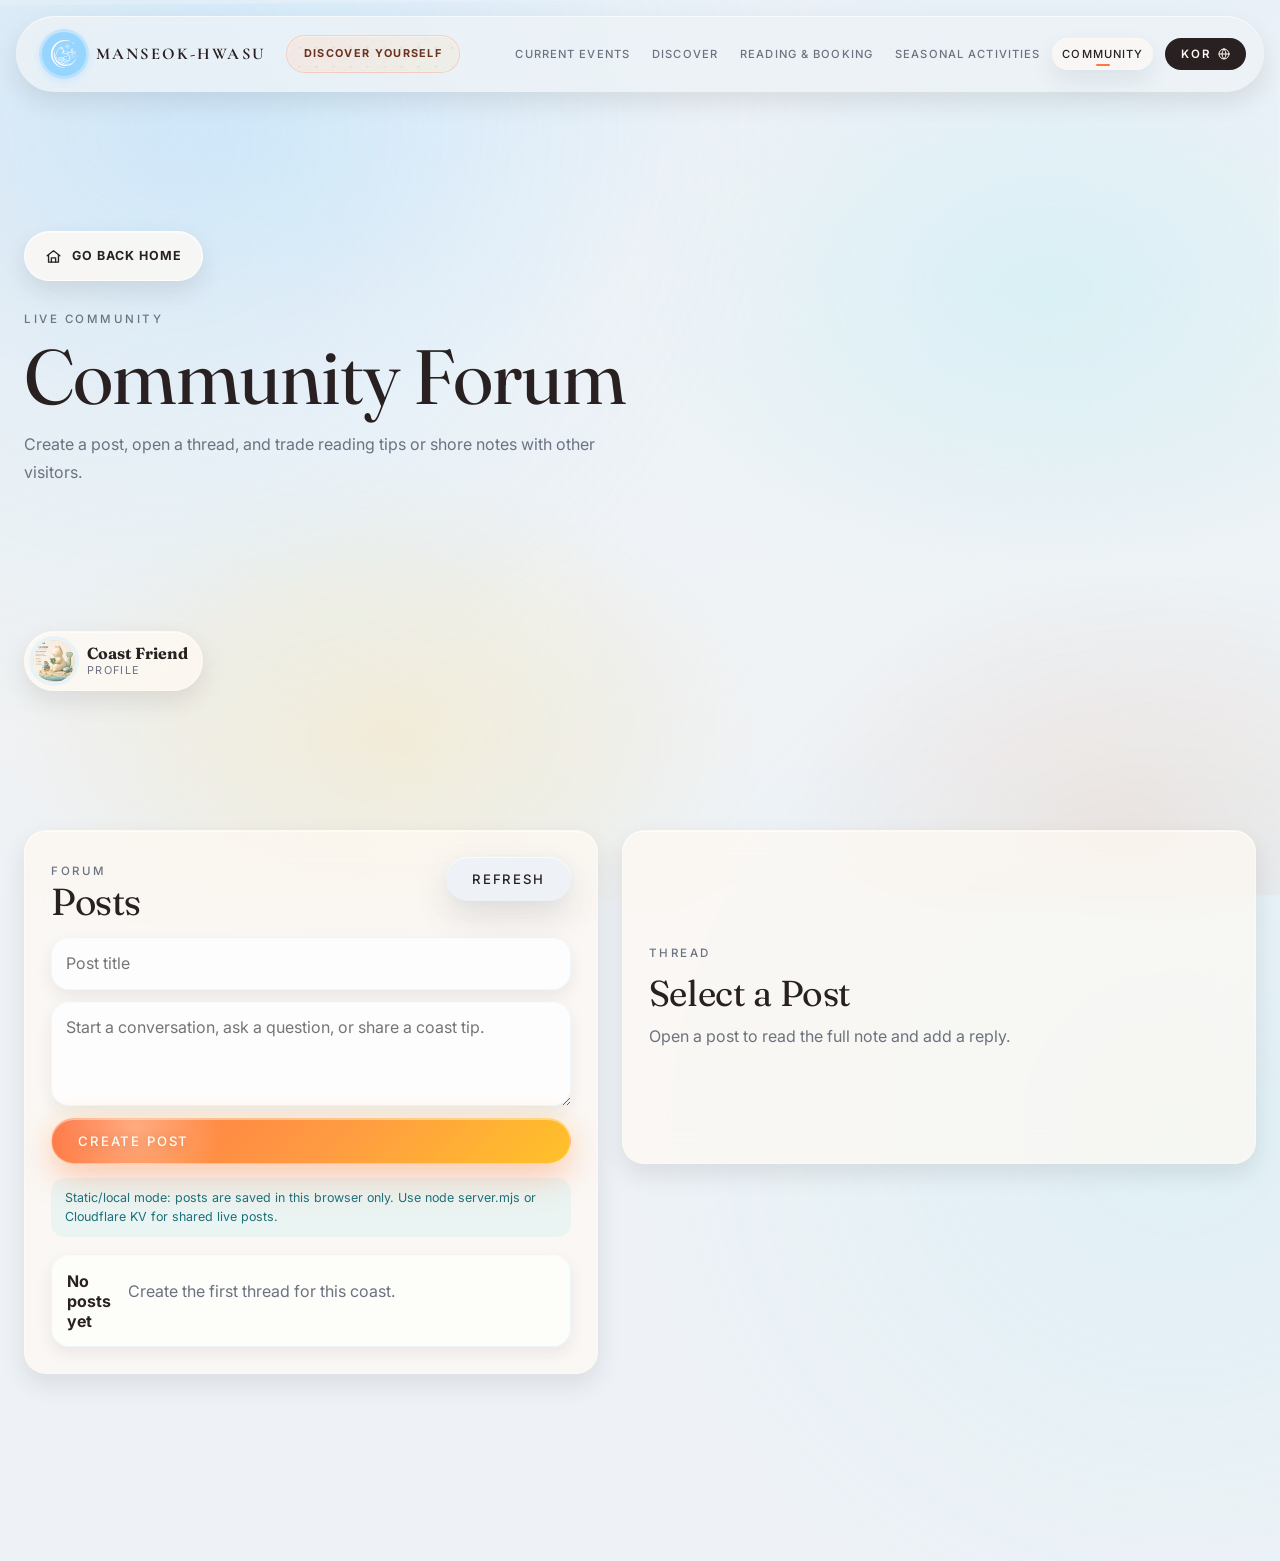
==== commit f8c22d26: "pre gala chang 3.1" ====
--- a/community.html
+++ b/community.html
@@ -65,20 +65,20 @@
 
       <header class="community-page__head">
         <span class="eyebrow">Live Community</span>
-        <h1>Community Shore Notes</h1>
-        <p>Choose a cat profile, leave a public note, and see what other visitors are sharing from the coast.</p>
+        <h1>Community Forum</h1>
+        <p>Create a post, open a thread, and trade reading tips or shore notes with other visitors.</p>
       </header>
 
-      <div class="community-forum">
-        <aside class="community-profile" aria-label="Community profile">
-          <span class="eyebrow">Community Profile</span>
-          <div class="community-profile__preview">
-            <img data-community-profile-img src="assets/images/catresults/SpringQuiet.webp" alt="" />
-            <div>
-              <strong data-community-profile-name>Coast Friend</strong>
-              <span>Your comments use this profile everywhere.</span>
-            </div>
-          </div>
+      <section class="community-profile-dock" aria-label="Community profile">
+        <button class="community-profile-toggle" type="button" data-community-profile-toggle aria-expanded="false">
+          <img data-community-profile-img src="assets/images/catresults/SpringQuiet.webp" alt="" />
+          <span>
+            <strong data-community-profile-name>Coast Friend</strong>
+            <small>Profile</small>
+          </span>
+        </button>
+
+        <div class="community-profile-panel" data-community-profile-panel hidden>
           <form class="community-profile__form" data-community-profile-form>
             <label>
               <span>Name</span>
@@ -96,22 +96,44 @@
             </form>
             <div class="community-admin__status" data-community-admin-status></div>
           </div>
-        </aside>
+        </div>
+      </section>
 
-        <section class="community-forum__main" aria-label="Community comments">
+      <div class="community-forum">
+        <section class="community-forum__main" aria-label="Community forum posts">
           <div class="community-forum__head">
             <div>
               <span class="eyebrow">Forum</span>
-              <h2>Visitor Comments</h2>
+              <h2>Posts</h2>
             </div>
             <button class="btn" type="button" data-community-refresh>Refresh</button>
           </div>
-          <form class="community-comment-form" data-community-comment-form>
-            <textarea name="comment" maxlength="360" placeholder="Share a memory, reading recommendation, or quiet coast tip."></textarea>
-            <button class="btn btn--primary" type="submit">Post Comment</button>
+
+          <form class="community-post-form" data-community-post-form>
+            <input type="text" name="title" maxlength="100" placeholder="Post title" />
+            <textarea name="text" maxlength="800" placeholder="Start a conversation, ask a question, or share a coast tip."></textarea>
+            <button class="btn btn--primary" type="submit">Create Post</button>
           </form>
-          <div class="community-comment-list" data-community-comments></div>
+
+          <div class="community-status" data-community-status></div>
+          <div class="community-post-list" data-community-posts></div>
         </section>
+
+        <aside class="community-thread" data-community-thread aria-label="Forum thread">
+          <div class="community-thread__empty" data-community-thread-empty>
+            <span class="eyebrow">Thread</span>
+            <h2>Select a Post</h2>
+            <p>Open a post to read the full note and add a reply.</p>
+          </div>
+          <article class="community-thread__content" data-community-thread-content hidden>
+            <div class="community-thread__post" data-community-thread-post></div>
+            <form class="community-reply-form" data-community-reply-form>
+              <textarea name="reply" maxlength="500" placeholder="Write a reply"></textarea>
+              <button class="btn btn--primary" type="submit">Reply</button>
+            </form>
+            <div class="community-reply-list" data-community-replies></div>
+          </article>
+        </aside>
 
         <section class="community-stats" data-community-stats hidden aria-label="Community statistics">
           <div class="community-forum__head">
--- a/css/sections.css
+++ b/css/sections.css
@@ -5261,6 +5261,58 @@
 .community-page .community-forum {
   padding: 0;
 }
+.community-profile-dock {
+  display: flex;
+  flex-direction: column;
+  gap: 14px;
+  margin-bottom: 24px;
+}
+.community-profile-toggle {
+  align-self: flex-start;
+  display: inline-flex;
+  align-items: center;
+  gap: 12px;
+  padding: 8px 14px 8px 8px;
+  border-radius: var(--radius-pill);
+  background: rgba(255, 250, 243, 0.76);
+  border: 1px solid rgba(255, 250, 243, 0.62);
+  box-shadow: var(--neo-raised-sm);
+  color: var(--ink);
+}
+.community-profile-toggle img {
+  width: 42px;
+  height: 42px;
+  border-radius: 50%;
+  object-fit: cover;
+  box-shadow: 0 0 0 4px rgba(151, 213, 255, 0.18);
+}
+.community-profile-toggle span {
+  display: flex;
+  flex-direction: column;
+  align-items: flex-start;
+  line-height: 1.1;
+}
+.community-profile-toggle strong {
+  font-family: var(--font-display);
+  font-size: 1rem;
+}
+.community-profile-toggle small {
+  margin-top: 3px;
+  color: var(--ink-muted);
+  font-size: 0.68rem;
+  letter-spacing: 0.12em;
+  text-transform: uppercase;
+}
+.community-profile-panel {
+  width: min(560px, 100%);
+  padding: 20px;
+  border-radius: var(--radius-lg);
+  background: rgba(255, 250, 243, 0.72);
+  border: 1px solid rgba(255, 250, 243, 0.58);
+  box-shadow: var(--neo-raised-sm);
+  backdrop-filter: blur(18px) saturate(1.08);
+  -webkit-backdrop-filter: blur(18px) saturate(1.08);
+}
 
 .community-modal {
   position: fixed;
@@ -5321,12 +5373,13 @@
 .community-modal__close svg { width: 16px; height: 16px; }
 .community-forum {
   display: grid;
-  grid-template-columns: 300px minmax(0, 1fr);
+  grid-template-columns: minmax(0, 0.95fr) minmax(360px, 1.05fr);
   gap: 24px;
   padding: 32px;
 }
 .community-profile,
 .community-forum__main,
+.community-thread,
 .community-stats {
   border-radius: var(--radius-lg);
   background: rgba(255, 250, 243, 0.7);
@@ -5366,7 +5419,9 @@
 }
 .community-profile__form,
 .community-admin__login,
-.community-comment-form {
+.community-comment-form,
+.community-post-form,
+.community-reply-form {
   display: flex;
   flex-direction: column;
   gap: 12px;
@@ -5382,7 +5437,10 @@
 }
 .community-profile input,
 .community-admin input,
-.community-comment-form textarea {
+.community-post-form input,
+.community-comment-form textarea,
+.community-post-form textarea,
+.community-reply-form textarea {
   width: 100%;
   border: 0;
   border-radius: 18px;
@@ -5398,6 +5456,24 @@
   resize: vertical;
   line-height: 1.55;
 }
+.community-post-form textarea,
+.community-reply-form textarea {
+  min-height: 104px;
+  resize: vertical;
+  line-height: 1.55;
+}
+.community-reply-form textarea { min-height: 78px; }
+.community-status {
+  margin-top: 14px;
+  padding: 11px 14px;
+  border-radius: 14px;
+  background: rgba(132, 227, 233, 0.14);
+  color: #19707a;
+  font-size: 0.78rem;
+  line-height: 1.5;
+}
+.community-status:empty,
+.community-status[hidden] { display: none; }
 .community-cats {
   display: grid;
   grid-template-columns: repeat(4, 1fr);
@@ -5452,6 +5528,140 @@
   gap: 12px;
   margin-top: 18px;
 }
+.community-post-list,
+.community-reply-list {
+  display: flex;
+  flex-direction: column;
+  gap: 12px;
+  margin-top: 18px;
+}
+.community-post {
+  width: 100%;
+  display: grid;
+  grid-template-columns: 48px minmax(0, 1fr);
+  gap: 13px;
+  align-items: flex-start;
+  padding: 16px;
+  border-radius: 18px;
+  background: rgba(255, 255, 255, 0.56);
+  box-shadow: var(--neo-pressed);
+  color: inherit;
+  text-align: left;
+  transition: transform var(--transition), box-shadow var(--transition);
+}
+.community-post:hover,
+.community-post.is-active {
+  transform: translateY(-2px);
+  box-shadow: 0 0 0 1px rgba(132, 227, 233, 0.36), var(--neo-raised-sm);
+}
+.community-post img {
+  width: 48px;
+  height: 48px;
+  border-radius: 16px;
+  object-fit: cover;
+}
+.community-post strong {
+  display: block;
+  color: var(--ink);
+  font-size: 1rem;
+  line-height: 1.25;
+}
+.community-post span {
+  display: block;
+  margin-top: 4px;
+  color: var(--ink-muted);
+  font-size: 0.72rem;
+}
+.community-post p {
+  margin-top: 8px;
+  color: var(--ink-muted);
+  line-height: 1.55;
+  display: -webkit-box;
+  -webkit-line-clamp: 2;
+  -webkit-box-orient: vertical;
+  overflow: hidden;
+}
+.community-thread {
+  position: sticky;
+  top: 112px;
+  align-self: start;
+  padding: 26px;
+  max-height: calc(100vh - 140px);
+  overflow: auto;
+}
+.community-thread__empty {
+  min-height: 280px;
+  display: grid;
+  align-content: center;
+  gap: 12px;
+  color: var(--ink-muted);
+}
+.community-thread__empty h2,
+.community-thread__post h2 {
+  color: var(--ink);
+  font-size: clamp(1.6rem, 3vw, 2.25rem);
+  line-height: 1.05;
+}
+.community-thread__post {
+  padding-bottom: 18px;
+  border-bottom: 1px solid rgba(16, 43, 54, 0.08);
+  margin-bottom: 16px;
+}
+.community-thread__post-head {
+  display: grid;
+  grid-template-columns: 56px minmax(0, 1fr);
+  gap: 14px;
+  align-items: center;
+  margin-bottom: 16px;
+}
+.community-thread__post-head img {
+  width: 56px;
+  height: 56px;
+  border-radius: 18px;
+  object-fit: cover;
+}
+.community-thread__post-head span,
+.community-reply time {
+  display: block;
+  margin-top: 5px;
+  color: var(--ink-muted);
+  font-size: 0.76rem;
+}
+.community-thread__post p,
+.community-reply p {
+  color: var(--ink-muted);
+  line-height: 1.65;
+}
+.community-thread__delete {
+  margin-top: 14px;
+  padding: 8px 12px;
+  border-radius: var(--radius-pill);
+  background: rgba(255, 119, 70, 0.13);
+  color: #b44922;
+  font-size: 0.74rem;
+  font-weight: 700;
+  letter-spacing: 0.08em;
+  text-transform: uppercase;
+}
+.community-reply {
+  display: grid;
+  grid-template-columns: 42px minmax(0, 1fr) auto;
+  gap: 12px;
+  padding: 14px;
+  border-radius: 16px;
+  background: rgba(255, 255, 255, 0.48);
+  box-shadow: var(--neo-pressed);
+}
+.community-reply img {
+  width: 42px;
+  height: 42px;
+  border-radius: 14px;
+  object-fit: cover;
+}
+.community-reply strong {
+  color: var(--ink);
+  font-size: 0.9rem;
+}
 .community-comment {
   display: grid;
   grid-template-columns: 46px minmax(0, 1fr) auto;
@@ -5540,6 +5750,10 @@
   .community-forum {
     grid-template-columns: 1fr;
     padding: 20px;
+  }
+  .community-thread {
+    position: static;
+    max-height: none;
   }
   .community-stats { grid-column: auto; }
 }
@@ -5553,6 +5767,12 @@
   .community-stats { padding: 18px; }
   .community-forum__head { flex-direction: column; align-items: stretch; }
   .community-comment { grid-template-columns: 42px minmax(0, 1fr); }
+  .community-post { grid-template-columns: 42px minmax(0, 1fr); }
+  .community-post img { width: 42px; height: 42px; }
+  .community-thread__post-head { grid-template-columns: 46px minmax(0, 1fr); }
+  .community-thread__post-head img { width: 46px; height: 46px; }
+  .community-reply { grid-template-columns: 38px minmax(0, 1fr); }
+  .community-reply .community-comment__delete { grid-column: 2; justify-self: start; }
   .community-comment__delete { grid-column: 2; justify-self: start; }
   .community-stat-grid { grid-template-columns: 1fr; }
   .community-section-stat { grid-template-columns: 1fr; gap: 4px; }
@@ -6115,10 +6335,16 @@
 }
 
 [data-theme="dark"] .community-profile,
+[data-theme="dark"] .community-profile-dock,
+[data-theme="dark"] .community-profile-toggle,
+[data-theme="dark"] .community-profile-panel,
 [data-theme="dark"] .community-forum__main,
+[data-theme="dark"] .community-thread,
 [data-theme="dark"] .community-stats,
 [data-theme="dark"] .community-modal__close,
 [data-theme="dark"] .community-comment,
+[data-theme="dark"] .community-post,
+[data-theme="dark"] .community-reply,
 [data-theme="dark"] .community-stat,
 [data-theme="dark"] .community-section-stat {
   background: rgba(21, 24, 31, 0.76);
@@ -6127,8 +6353,16 @@
 
 [data-theme="dark"] .community-profile input,
 [data-theme="dark"] .community-admin input,
-[data-theme="dark"] .community-comment-form textarea {
+[data-theme="dark"] .community-post-form input,
+[data-theme="dark"] .community-comment-form textarea,
+[data-theme="dark"] .community-post-form textarea,
+[data-theme="dark"] .community-reply-form textarea {
   background: rgba(7, 12, 18, 0.54);
+}
+
+[data-theme="dark"] .community-status {
+  background: rgba(132, 227, 233, 0.1);
+  color: rgba(163, 236, 242, 0.86);
 }
 
 [data-theme="dark"] .visit-card,
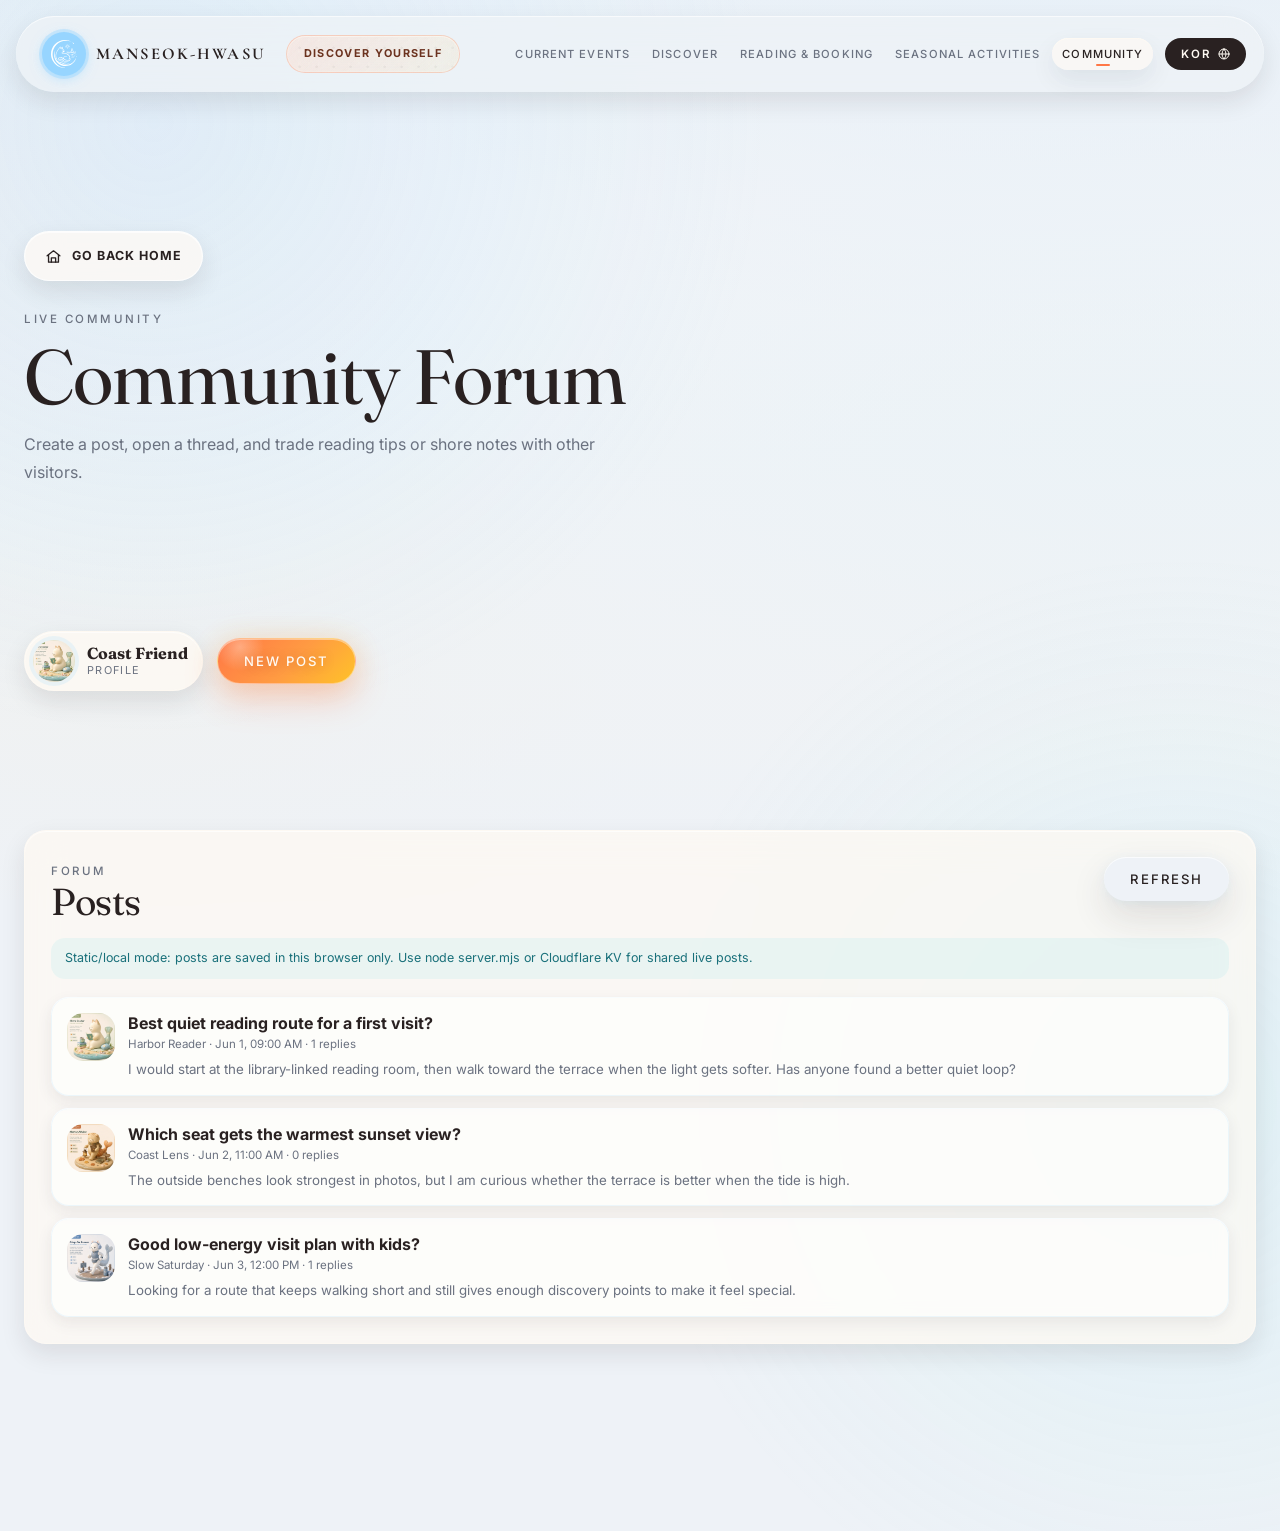
==== commit 2598e6b0: "Pre Gala Change 3.2" ====
--- a/community.html
+++ b/community.html
@@ -69,34 +69,15 @@
         <p>Create a post, open a thread, and trade reading tips or shore notes with other visitors.</p>
       </header>
 
-      <section class="community-profile-dock" aria-label="Community profile">
-        <button class="community-profile-toggle" type="button" data-community-profile-toggle aria-expanded="false">
+      <section class="community-page__actions" aria-label="Community actions">
+        <button class="community-profile-toggle" type="button" data-profile-open>
           <img data-community-profile-img src="assets/images/catresults/SpringQuiet.webp" alt="" />
           <span>
             <strong data-community-profile-name>Coast Friend</strong>
             <small>Profile</small>
           </span>
         </button>
-
-        <div class="community-profile-panel" data-community-profile-panel hidden>
-          <form class="community-profile__form" data-community-profile-form>
-            <label>
-              <span>Name</span>
-              <input type="text" name="name" maxlength="40" autocomplete="nickname" />
-            </label>
-            <div class="community-cats" data-community-cats aria-label="Choose a cat profile picture"></div>
-            <button class="btn" type="submit">Save Profile</button>
-          </form>
-
-          <div class="community-admin" data-community-admin hidden>
-            <span class="eyebrow">Admin</span>
-            <form class="community-admin__login" data-community-admin-login>
-              <input type="password" name="password" placeholder="Password" autocomplete="current-password" />
-              <button class="btn btn--primary" type="submit">Unlock Stats</button>
-            </form>
-            <div class="community-admin__status" data-community-admin-status></div>
-          </div>
-        </div>
+        <button class="btn btn--primary" type="button" data-community-create-post>New Post</button>
       </section>
 
       <div class="community-forum">
@@ -109,31 +90,9 @@
             <button class="btn" type="button" data-community-refresh>Refresh</button>
           </div>
 
-          <form class="community-post-form" data-community-post-form>
-            <input type="text" name="title" maxlength="100" placeholder="Post title" />
-            <textarea name="text" maxlength="800" placeholder="Start a conversation, ask a question, or share a coast tip."></textarea>
-            <button class="btn btn--primary" type="submit">Create Post</button>
-          </form>
-
           <div class="community-status" data-community-status></div>
           <div class="community-post-list" data-community-posts></div>
         </section>
-
-        <aside class="community-thread" data-community-thread aria-label="Forum thread">
-          <div class="community-thread__empty" data-community-thread-empty>
-            <span class="eyebrow">Thread</span>
-            <h2>Select a Post</h2>
-            <p>Open a post to read the full note and add a reply.</p>
-          </div>
-          <article class="community-thread__content" data-community-thread-content hidden>
-            <div class="community-thread__post" data-community-thread-post></div>
-            <form class="community-reply-form" data-community-reply-form>
-              <textarea name="reply" maxlength="500" placeholder="Write a reply"></textarea>
-              <button class="btn btn--primary" type="submit">Reply</button>
-            </form>
-            <div class="community-reply-list" data-community-replies></div>
-          </article>
-        </aside>
 
         <section class="community-stats" data-community-stats hidden aria-label="Community statistics">
           <div class="community-forum__head">
@@ -151,6 +110,46 @@
   </section>
 </main>
 
+<div class="forum-modal" id="newPostModal" role="dialog" aria-modal="true" aria-label="Create a community post">
+  <div class="forum-modal__overlay" data-community-cancel-post></div>
+  <div class="forum-modal__content forum-modal__content--compose">
+    <button class="forum-modal__close" type="button" data-community-cancel-post aria-label="Close new post">
+      <svg viewBox="0 0 24 24" fill="none" stroke="currentColor" stroke-width="2.2" stroke-linecap="round" stroke-linejoin="round"><line x1="18" y1="6" x2="6" y2="18"/><line x1="6" y1="6" x2="18" y2="18"/></svg>
+    </button>
+    <div class="community-forum__head">
+      <div>
+        <span class="eyebrow">New Thread</span>
+        <h2>Create Post</h2>
+      </div>
+    </div>
+    <form class="community-post-form" data-community-post-form>
+      <input type="text" name="title" maxlength="100" placeholder="Post title" />
+      <textarea name="text" maxlength="800" placeholder="Start a conversation, ask a question, or share a coast tip."></textarea>
+      <div class="community-post-form__actions">
+        <button class="btn btn--primary" type="submit">Create Post</button>
+        <button class="btn" type="button" data-community-cancel-post>Cancel</button>
+      </div>
+    </form>
+  </div>
+</div>
+
+<div class="forum-modal forum-modal--thread" id="forumThreadModal" role="dialog" aria-modal="true" aria-label="Community post thread">
+  <div class="forum-modal__overlay" data-community-thread-close></div>
+  <div class="forum-modal__content">
+    <button class="forum-modal__close" type="button" data-community-thread-close aria-label="Close thread">
+      <svg viewBox="0 0 24 24" fill="none" stroke="currentColor" stroke-width="2.2" stroke-linecap="round" stroke-linejoin="round"><line x1="18" y1="6" x2="6" y2="18"/><line x1="6" y1="6" x2="18" y2="18"/></svg>
+    </button>
+    <article class="community-thread__content" data-community-thread-content>
+      <div class="community-thread__post" data-community-thread-post></div>
+      <form class="community-reply-form" data-community-reply-form>
+        <textarea name="reply" maxlength="500" placeholder="Write a reply"></textarea>
+        <button class="btn btn--primary" type="submit">Reply</button>
+      </form>
+      <div class="community-reply-list" data-community-replies></div>
+    </article>
+  </div>
+</div>
+
 <script src="js/i18n.js"></script>
 <script src="js/app.js"></script>
 </body>
--- a/css/sections.css
+++ b/css/sections.css
@@ -51,13 +51,12 @@
 .hero__bg::before {
   opacity: 0.22;
   background:
-    radial-gradient(ellipse 52% 40% at calc(0% + var(--ocean-x)) calc(8% + var(--ocean-y)), rgba(151, 213, 255, 0.34), transparent 74%),
-    radial-gradient(ellipse 42% 34% at calc(100% - var(--ocean-x)) calc(88% + var(--ocean-y)), rgba(132, 227, 233, 0.18), transparent 76%),
+    radial-gradient(ellipse 52% 40% at 0% 8%, rgba(151, 213, 255, 0.34), transparent 74%),
+    radial-gradient(ellipse 42% 34% at 100% 88%, rgba(132, 227, 233, 0.18), transparent 76%),
     linear-gradient(115deg, rgba(132, 227, 233, 0.08), transparent 52%, rgba(151, 213, 255, 0.06));
   mix-blend-mode: soft-light;
-  transform: translate3d(calc(var(--ocean-x) * 0.08), calc(var(--ocean-y) * 0.08), 0);
-  animation: heroWaterWash 16s ease-in-out infinite alternate;
-  will-change: transform;
+  transform: none;
+  animation: none;
 }
 
 .hero__bg::after {
@@ -152,7 +151,7 @@
   background:
     radial-gradient(ellipse at 42% 38%, rgba(143, 210, 251, 0.4) 0 10%, rgba(143, 210, 251, 0.2) 31%, rgba(143, 210, 251, 0.07) 58%, transparent 78%),
     radial-gradient(ellipse at 66% 58%, rgba(132, 227, 233, 0.22) 0 12%, rgba(132, 227, 233, 0.09) 42%, transparent 74%);
-  filter: blur(14px) saturate(0.9);
+  filter: blur(var(--drop-blur, 14px)) saturate(0.9);
   mix-blend-mode: multiply;
   will-change: transform, opacity, filter;
   animation: heroPaintDrop var(--drop-duration) ease-out forwards;
@@ -861,9 +860,8 @@
   opacity: 0.9;
   -webkit-mask-image: linear-gradient(180deg, transparent 0%, black 16%, black 84%, transparent 100%);
   mask-image: linear-gradient(180deg, transparent 0%, black 16%, black 84%, transparent 100%);
-  transform: translate3d(calc(var(--ocean-x) * 0.06), calc(var(--ocean-y) * 0.08), 0);
-  animation: sectionWaterDrift 24s ease-in-out infinite alternate;
-  will-change: transform;
+  transform: none;
+  animation: none;
 }
 
 .visit::before {
@@ -5261,9 +5259,11 @@
 .community-page .community-forum {
   padding: 0;
 }
-.community-profile-dock {
+.community-profile-dock,
+.community-page__actions {
   display: flex;
-  flex-direction: column;
+  flex-wrap: wrap;
+  align-items: center;
   gap: 14px;
   margin-bottom: 24px;
 }
@@ -5312,6 +5312,186 @@
   box-shadow: var(--neo-raised-sm);
   backdrop-filter: blur(18px) saturate(1.08);
   -webkit-backdrop-filter: blur(18px) saturate(1.08);
+}
+.profile-modal {
+  position: fixed;
+  inset: 0;
+  z-index: 1600;
+  display: flex;
+  align-items: center;
+  justify-content: center;
+  padding: 20px;
+  opacity: 0;
+  pointer-events: none;
+  transition: opacity 260ms ease;
+}
+.profile-modal.is-open {
+  opacity: 1;
+  pointer-events: auto;
+}
+.profile-modal__overlay {
+  position: absolute;
+  inset: 0;
+  background: rgba(41, 33, 33, 0.48);
+  backdrop-filter: blur(9px);
+  -webkit-backdrop-filter: blur(9px);
+}
+.profile-modal__content {
+  position: relative;
+  z-index: 1;
+  width: min(520px, 100%);
+  max-height: min(88vh, 760px);
+  overflow: auto;
+  padding: 28px;
+  border-radius: var(--radius-xl);
+  background:
+    radial-gradient(circle at 8% 8%, rgba(151, 213, 255, 0.16), transparent 34%),
+    rgba(255, 250, 243, 0.9);
+  border: 1px solid rgba(255, 250, 243, 0.62);
+  box-shadow: 0 32px 88px rgba(16, 43, 54, 0.28);
+  transform: translateY(16px) scale(0.98);
+  transition: transform 300ms ease;
+}
+.profile-modal.is-open .profile-modal__content {
+  transform: translateY(0) scale(1);
+}
+.profile-modal__close {
+  position: absolute;
+  top: 14px;
+  right: 14px;
+  width: 36px;
+  height: 36px;
+  border-radius: 50%;
+  display: grid;
+  place-items: center;
+  color: var(--ink-muted);
+  background: rgba(255, 250, 243, 0.78);
+  box-shadow: var(--neo-raised-sm);
+}
+.profile-modal__close svg {
+  width: 16px;
+  height: 16px;
+}
+.profile-modal__head {
+  padding-right: 32px;
+  margin-bottom: 18px;
+}
+.profile-modal__head h2 {
+  margin-top: 8px;
+  font-size: clamp(1.9rem, 4vw, 2.7rem);
+  line-height: 1;
+}
+.profile-modal__head p {
+  margin-top: 10px;
+  color: var(--ink-muted);
+  line-height: 1.6;
+}
+.profile-modal .community-profile__preview {
+  padding: 14px;
+  border-radius: 20px;
+  background: rgba(255, 255, 255, 0.42);
+  box-shadow: var(--neo-pressed);
+}
+.profile-modal .community-profile__form {
+  margin-top: 16px;
+  gap: 16px;
+}
+.profile-modal .community-profile__form label {
+  display: grid;
+  gap: 8px;
+}
+.profile-modal .community-profile__form label span {
+  margin: 0;
+  padding-left: 4px;
+  color: var(--ink-muted);
+  font-size: 0.68rem;
+  font-weight: 700;
+  letter-spacing: 0.14em;
+  text-transform: uppercase;
+}
+.profile-modal .community-profile__form input {
+  min-height: 52px;
+  border-radius: var(--radius-pill);
+  padding-inline: 18px;
+  background:
+    linear-gradient(145deg, rgba(255, 255, 255, 0.72), rgba(238, 249, 252, 0.58));
+  box-shadow:
+    0 1px 0 rgba(255, 250, 243, 0.84) inset,
+    var(--neo-pressed);
+  font-weight: 600;
+}
+.profile-modal .community-profile__form input:focus {
+  box-shadow:
+    0 0 0 3px rgba(132, 227, 233, 0.2),
+    0 1px 0 rgba(255, 250, 243, 0.84) inset,
+    var(--neo-pressed);
+}
+.profile-modal .community-cats {
+  padding: 4px;
+  border-radius: 20px;
+  background: rgba(255, 255, 255, 0.28);
+}
+.forum-modal {
+  position: fixed;
+  inset: 0;
+  z-index: 1300;
+  display: flex;
+  align-items: center;
+  justify-content: center;
+  padding: 22px;
+  opacity: 0;
+  pointer-events: none;
+  transition: opacity 260ms ease;
+}
+.forum-modal.is-open {
+  opacity: 1;
+  pointer-events: auto;
+}
+.forum-modal__overlay {
+  position: absolute;
+  inset: 0;
+  background: rgba(41, 33, 33, 0.5);
+  backdrop-filter: blur(10px);
+  -webkit-backdrop-filter: blur(10px);
+}
+.forum-modal__content {
+  position: relative;
+  z-index: 1;
+  width: min(760px, 100%);
+  max-height: min(88vh, 820px);
+  overflow: auto;
+  padding: 30px;
+  border-radius: var(--radius-xl);
+  background:
+    radial-gradient(circle at 8% 8%, rgba(151, 213, 255, 0.14), transparent 36%),
+    rgba(255, 250, 243, 0.9);
+  border: 1px solid rgba(255, 250, 243, 0.62);
+  box-shadow: 0 34px 92px rgba(16, 43, 54, 0.28);
+  transform: translateY(16px) scale(0.985);
+  transition: transform 300ms ease;
+}
+.forum-modal.is-open .forum-modal__content {
+  transform: translateY(0) scale(1);
+}
+.forum-modal__content--compose {
+  width: min(620px, 100%);
+}
+.forum-modal__close {
+  position: absolute;
+  top: 14px;
+  right: 14px;
+  width: 36px;
+  height: 36px;
+  border-radius: 50%;
+  display: grid;
+  place-items: center;
+  color: var(--ink-muted);
+  background: rgba(255, 250, 243, 0.78);
+  box-shadow: var(--neo-raised-sm);
+}
+.forum-modal__close svg {
+  width: 16px;
+  height: 16px;
 }
 
 .community-modal {
@@ -5371,12 +5551,7 @@
   color: var(--ink-muted);
 }
 .community-modal__close svg { width: 16px; height: 16px; }
-.community-forum {
-  display: grid;
-  grid-template-columns: minmax(0, 0.95fr) minmax(360px, 1.05fr);
-  gap: 24px;
-  padding: 32px;
-}
+.community-forum { display: block; padding: 32px; }
 .community-profile,
 .community-forum__main,
 .community-thread,
@@ -5474,6 +5649,9 @@
 }
 .community-status:empty,
 .community-status[hidden] { display: none; }
+.community-status--inline {
+  margin-top: 14px;
+}
 .community-cats {
   display: grid;
   grid-template-columns: repeat(4, 1fr);
@@ -5581,14 +5759,7 @@
   -webkit-box-orient: vertical;
   overflow: hidden;
 }
-.community-thread {
-  position: sticky;
-  top: 112px;
-  align-self: start;
-  padding: 26px;
-  max-height: calc(100vh - 140px);
-  overflow: auto;
-}
+.community-thread { padding: 26px; }
 .community-thread__empty {
   min-height: 280px;
   display: grid;
@@ -5761,6 +5932,22 @@
 @media (max-width: 560px) {
   .community-page { padding: 92px 0 44px; }
   .community-page__head h1 { font-size: 2.4rem; }
+  .community-page__actions { align-items: stretch; }
+  .community-page__actions .btn,
+  .community-profile-toggle { width: 100%; justify-content: flex-start; }
+  .profile-modal { padding: 12px; }
+  .profile-modal__content { padding: 22px; border-radius: var(--radius-lg); }
+  .forum-modal {
+    align-items: stretch;
+    padding: 0;
+  }
+  .forum-modal__content {
+    width: 100%;
+    max-height: none;
+    min-height: 100%;
+    border-radius: 0;
+    padding: 22px;
+  }
   .community-forum { padding: 16px; gap: 16px; }
   .community-profile,
   .community-forum__main,
@@ -5776,6 +5963,14 @@
   .community-comment__delete { grid-column: 2; justify-self: start; }
   .community-stat-grid { grid-template-columns: 1fr; }
   .community-section-stat { grid-template-columns: 1fr; gap: 4px; }
+}
+
+@media (max-width: 700px) {
+  .hero__bg::before,
+  .hero__copy::before,
+  .hero__copy::after {
+    animation: none;
+  }
 }
 
 /* ─────────────────────────────────────────────
@@ -6336,8 +6531,11 @@
 
 [data-theme="dark"] .community-profile,
 [data-theme="dark"] .community-profile-dock,
+[data-theme="dark"] .community-page__actions,
 [data-theme="dark"] .community-profile-toggle,
 [data-theme="dark"] .community-profile-panel,
+[data-theme="dark"] .profile-modal__content,
+[data-theme="dark"] .forum-modal__content,
 [data-theme="dark"] .community-forum__main,
 [data-theme="dark"] .community-thread,
 [data-theme="dark"] .community-stats,
@@ -6363,6 +6561,23 @@
 [data-theme="dark"] .community-status {
   background: rgba(132, 227, 233, 0.1);
   color: rgba(163, 236, 242, 0.86);
+}
+
+[data-theme="dark"] .profile-modal__close {
+  background: rgba(21, 24, 31, 0.86);
+}
+
+[data-theme="dark"] .profile-modal .community-profile__preview,
+[data-theme="dark"] .profile-modal .community-cats {
+  background: rgba(7, 12, 18, 0.36);
+}
+
+[data-theme="dark"] .profile-modal .community-profile__form input {
+  background: linear-gradient(145deg, rgba(12, 20, 28, 0.72), rgba(15, 31, 38, 0.58));
+}
+
+[data-theme="dark"] .forum-modal__close {
+  background: rgba(21, 24, 31, 0.86);
 }
 
 [data-theme="dark"] .visit-card,
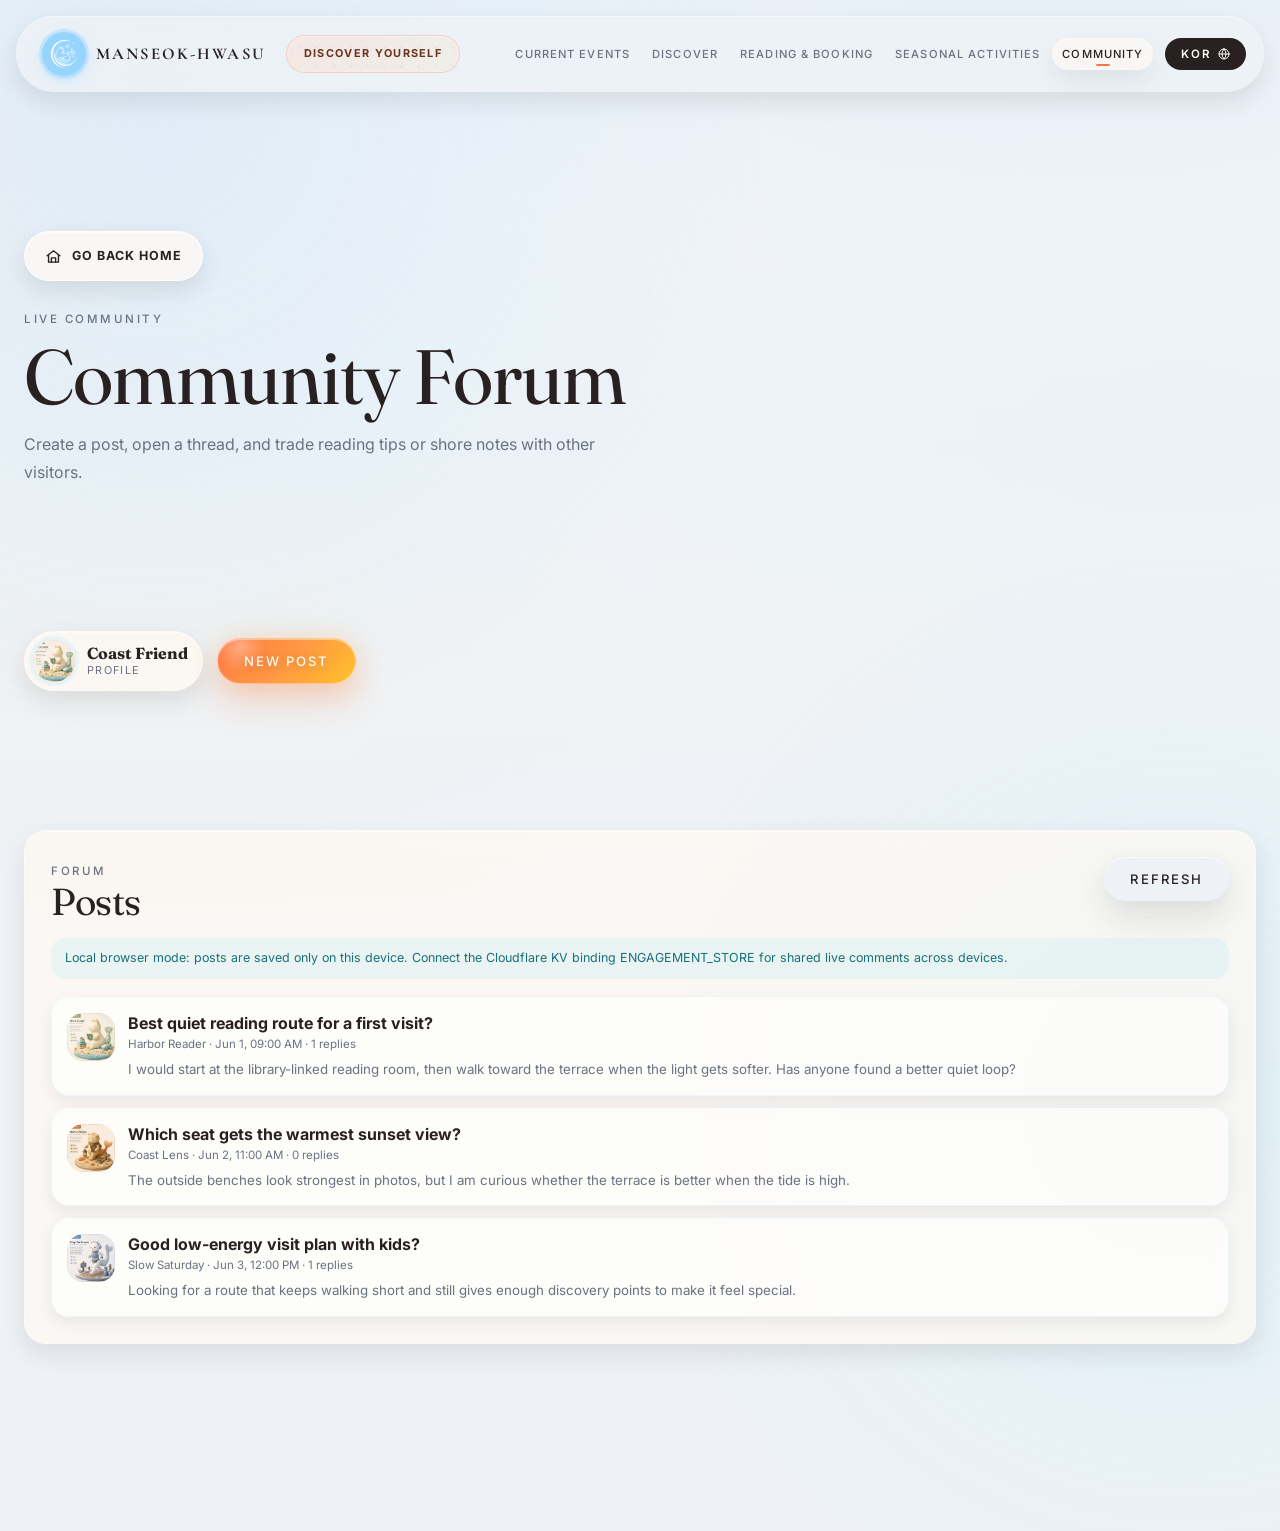
==== commit 6c864ad8: "pre gala change 3.3" ====
--- a/community.html
+++ b/community.html
@@ -104,6 +104,7 @@
           </div>
           <div class="community-stat-grid" data-community-stat-grid></div>
           <div class="community-section-stats" data-community-section-stats></div>
+          <div class="community-admin-comments" data-community-admin-comments></div>
         </section>
       </div>
     </div>
--- a/css/sections.css
+++ b/css/sections.css
@@ -3367,6 +3367,7 @@
 }
 
 .event-post__comment {
+  position: relative;
   padding: 12px 14px;
   border-radius: var(--radius);
   background: rgba(255, 255, 255, 0.26);
@@ -3381,6 +3382,12 @@
   color: var(--ink-muted);
   font-size: 0.86rem;
   line-height: 1.55;
+}
+
+.event-post__comment-delete {
+  position: absolute;
+  top: 10px;
+  right: 10px;
 }
 
 .event-post__comment-form {
@@ -5912,6 +5919,48 @@
   background: rgba(255, 255, 255, 0.46);
   color: var(--ink-muted);
   font-size: 0.84rem;
+}
+.community-admin-comments {
+  display: grid;
+  gap: 10px;
+  margin-top: 18px;
+}
+.community-admin-comments h3 {
+  margin: 0;
+  color: var(--ink);
+  font-family: var(--font-display);
+  font-size: 1.15rem;
+}
+.community-admin-comments__empty {
+  color: var(--ink-muted);
+  font-size: 0.86rem;
+}
+.community-admin-comment {
+  display: grid;
+  grid-template-columns: minmax(0, 1fr) auto;
+  gap: 12px;
+  align-items: start;
+  padding: 12px;
+  border-radius: 16px;
+  background: rgba(255, 255, 255, 0.5);
+  box-shadow: var(--neo-pressed);
+}
+.community-admin-comment strong {
+  display: block;
+  color: var(--ink);
+  font-size: 0.88rem;
+}
+.community-admin-comment span {
+  display: block;
+  margin-top: 2px;
+  color: var(--ink-muted);
+  font-size: 0.72rem;
+}
+.community-admin-comment p {
+  margin-top: 6px;
+  color: var(--ink-muted);
+  font-size: 0.86rem;
+  line-height: 1.5;
 }
 
 @media (max-width: 900px) {
@@ -6544,7 +6593,8 @@
 [data-theme="dark"] .community-post,
 [data-theme="dark"] .community-reply,
 [data-theme="dark"] .community-stat,
-[data-theme="dark"] .community-section-stat {
+[data-theme="dark"] .community-section-stat,
+[data-theme="dark"] .community-admin-comment {
   background: rgba(21, 24, 31, 0.76);
   border-color: rgba(255, 255, 255, 0.08);
 }
